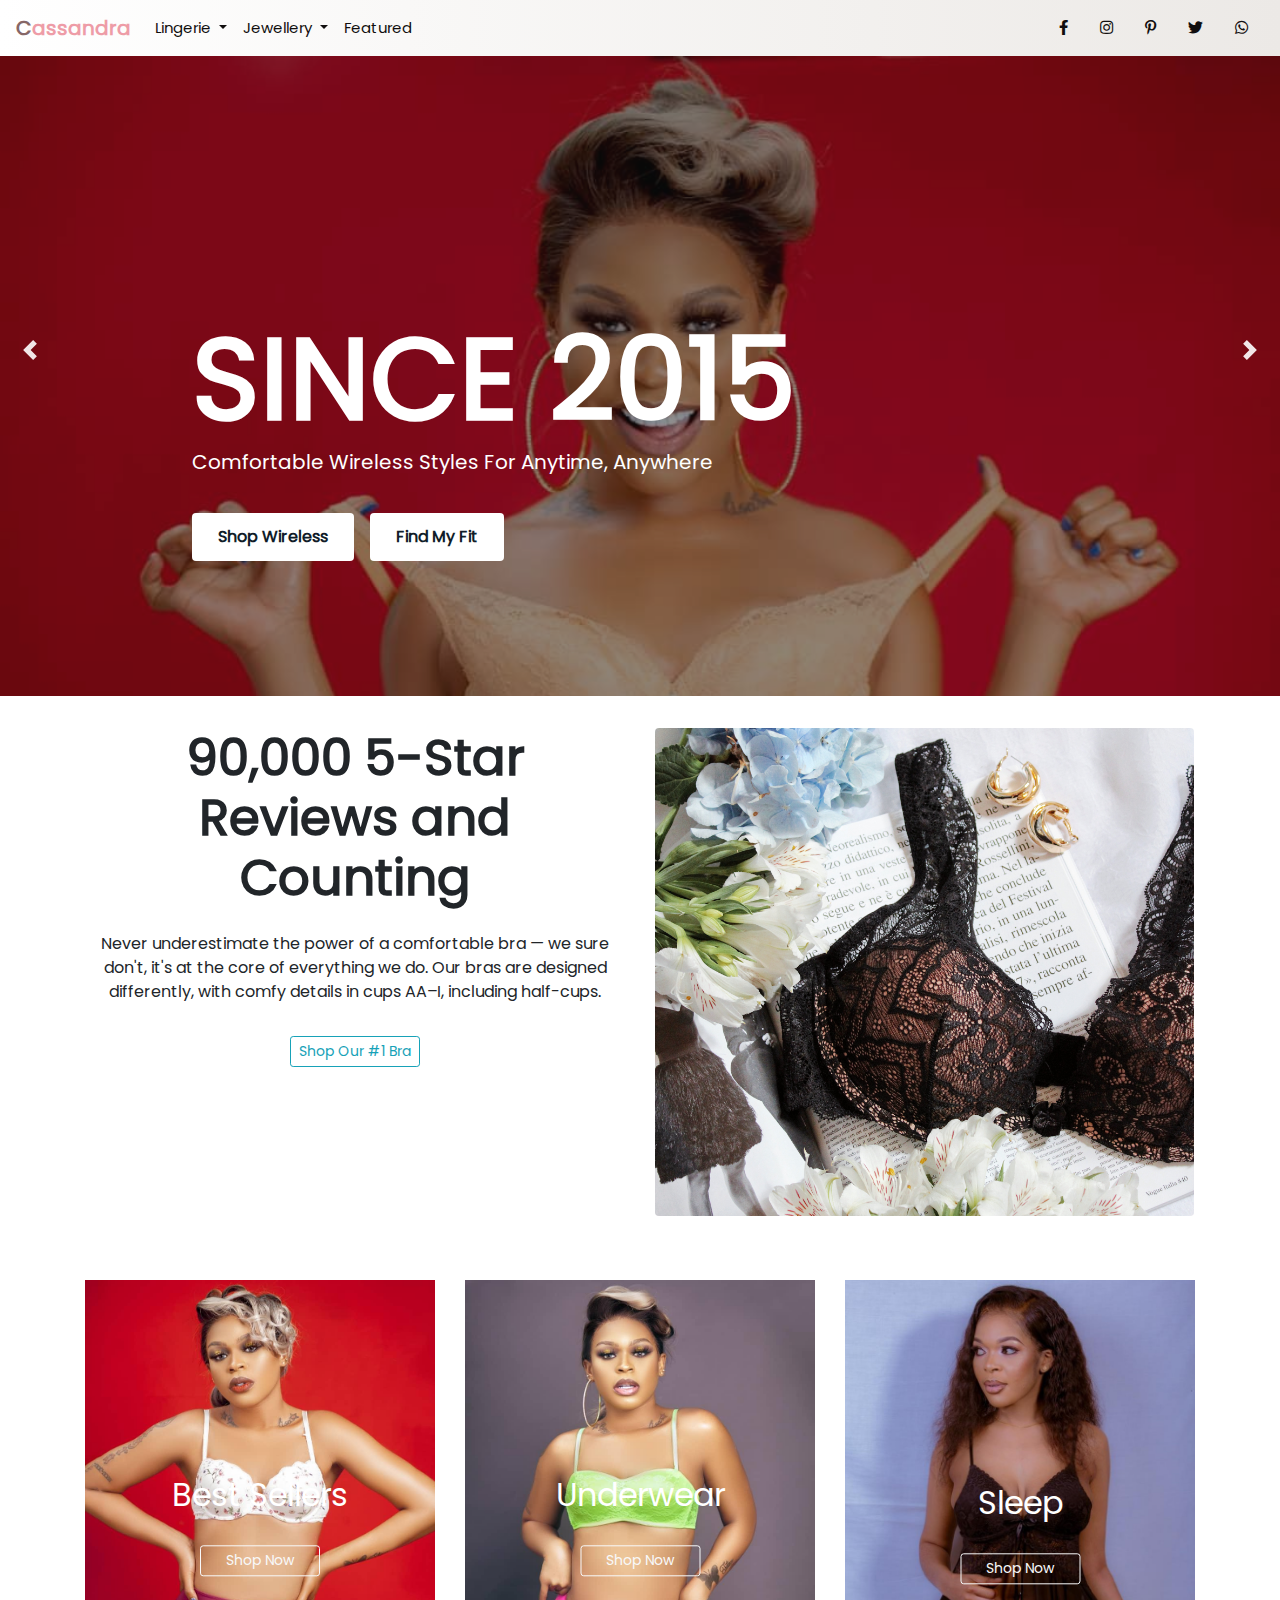
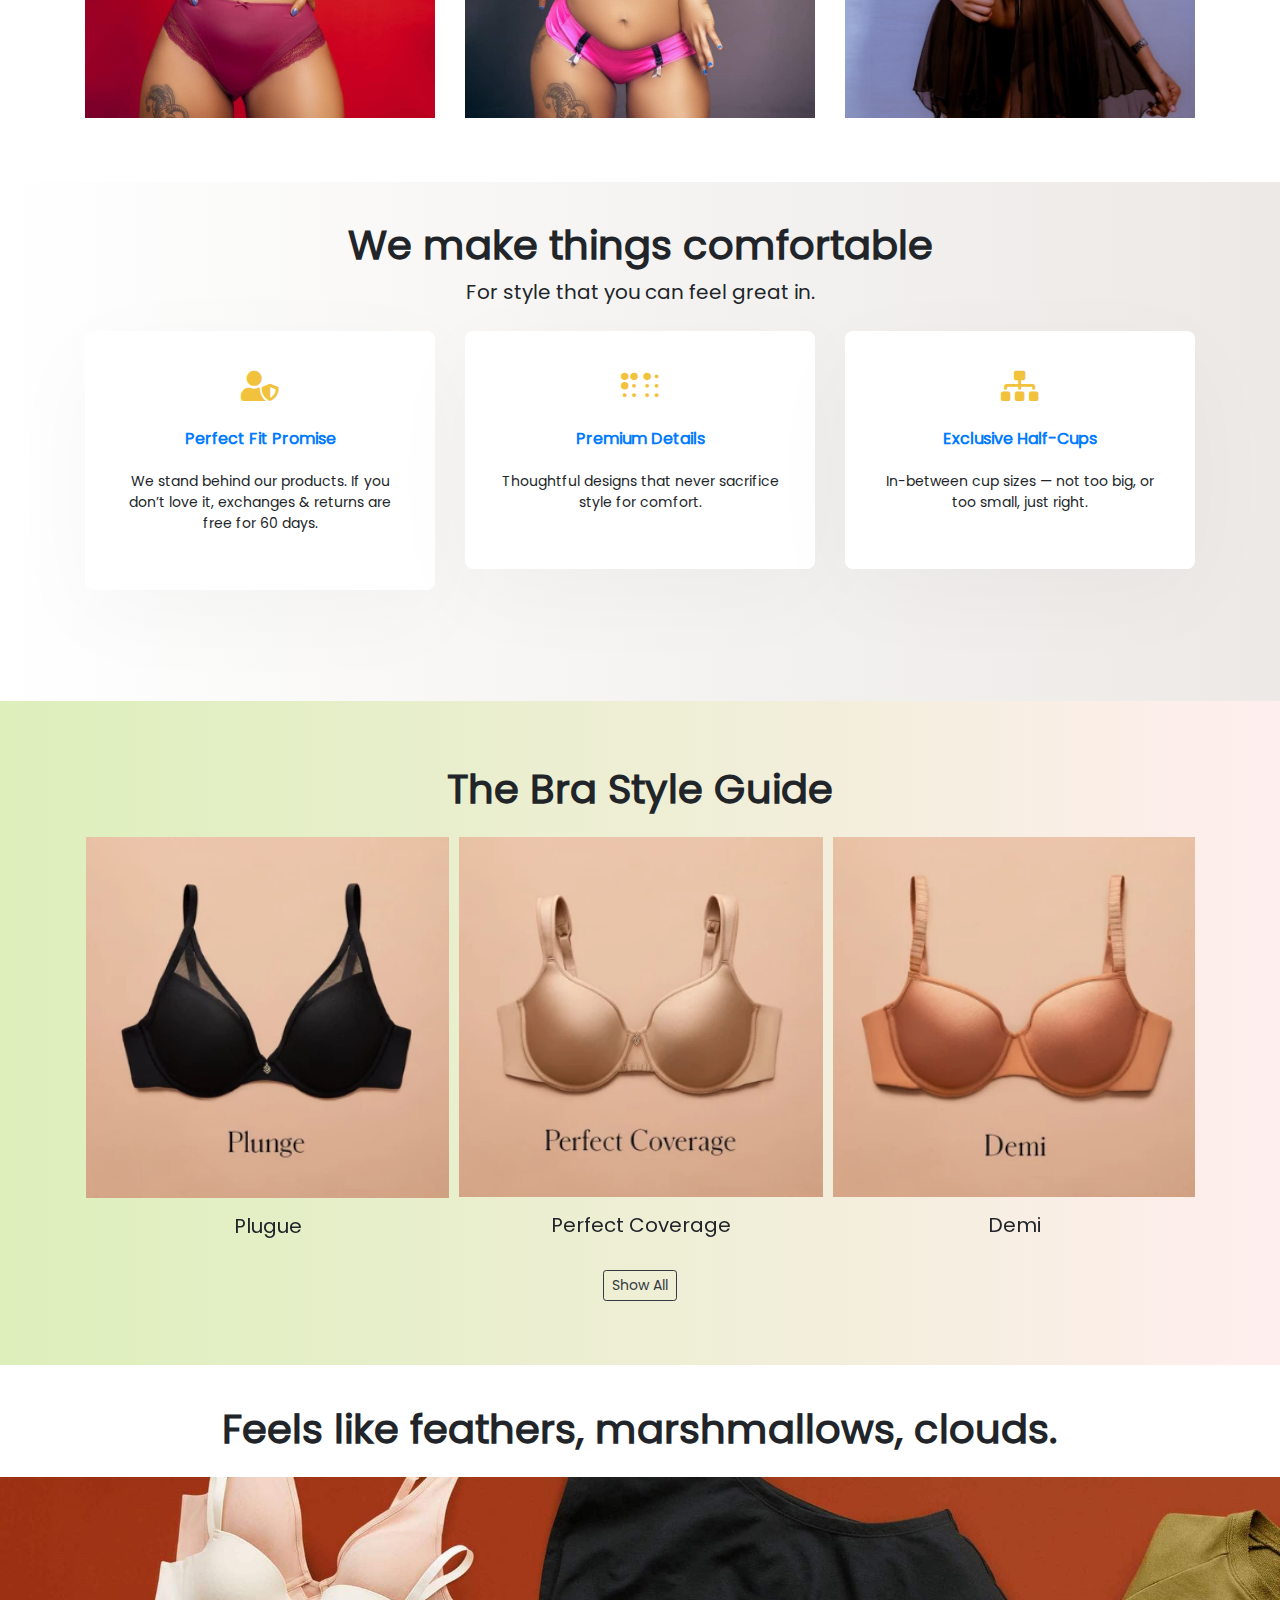
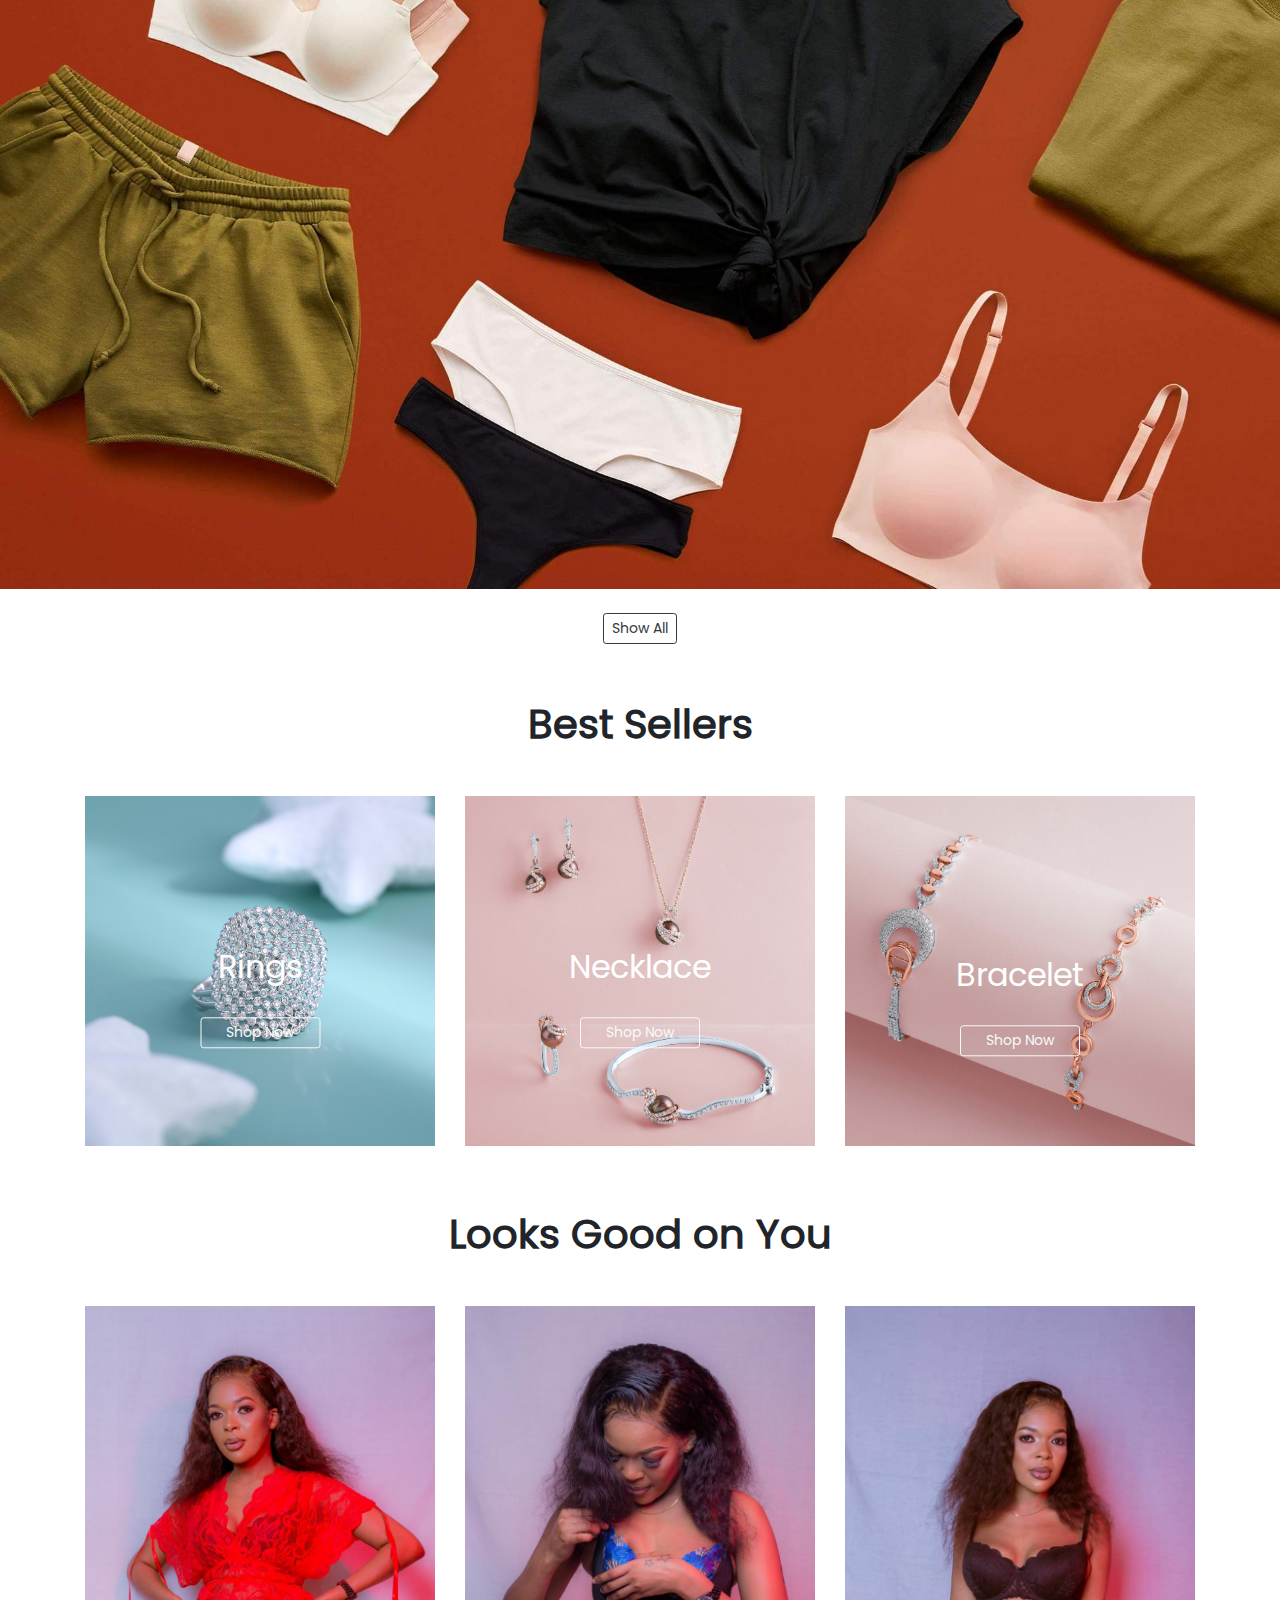
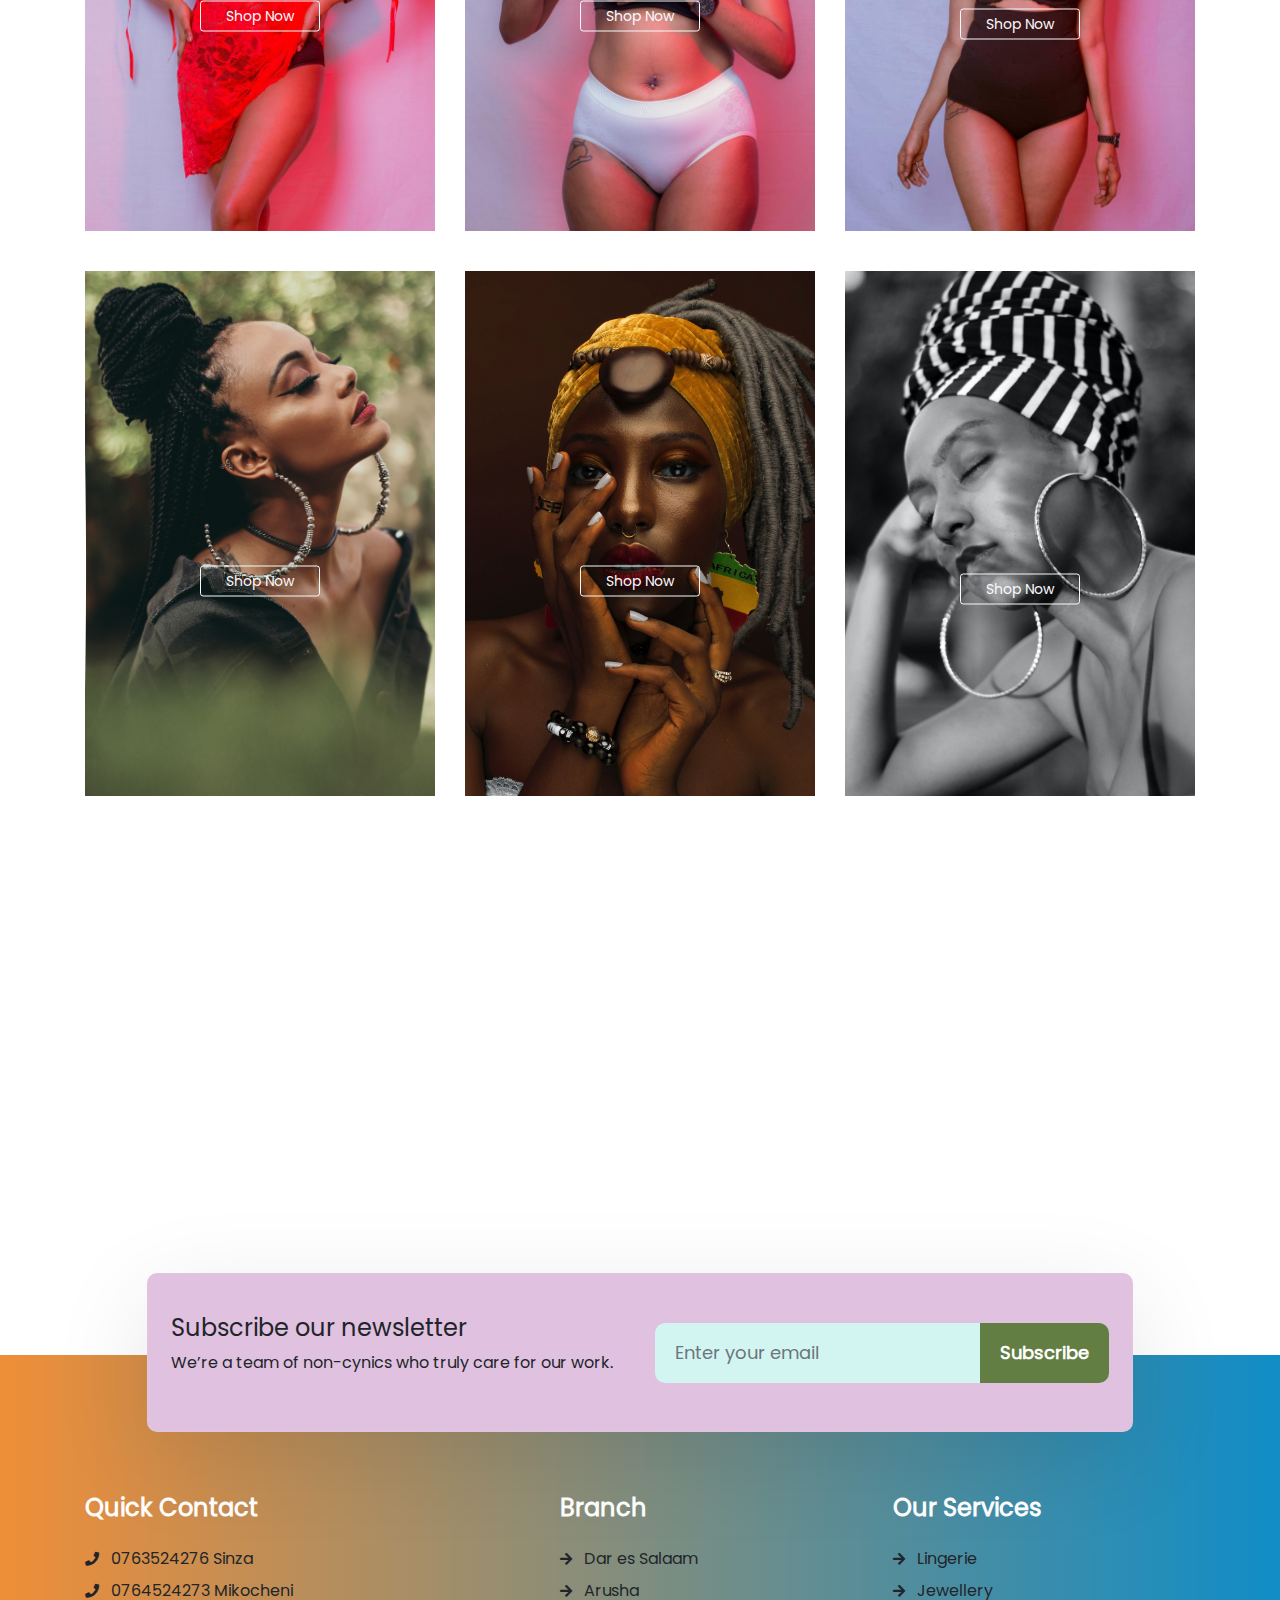
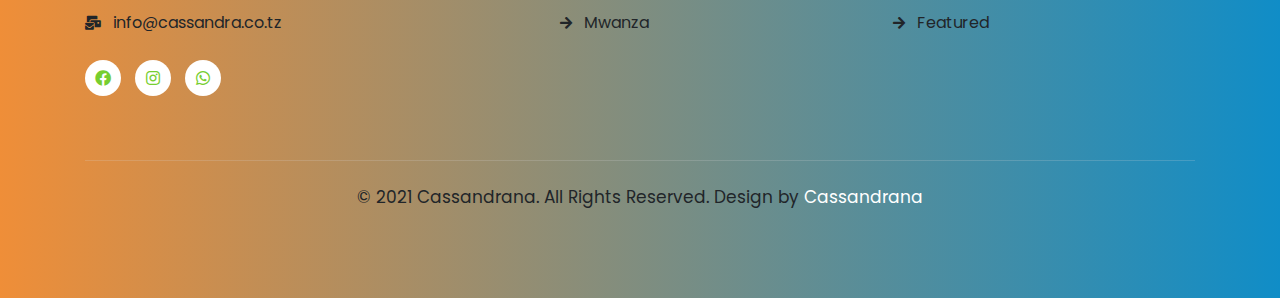
==== index.html @ 928b8abf "Image upload commit" ====
<!DOCTYPE html>
<html lang="en">

<head>
  <meta charset="UTF-8" />
  <meta http-equiv="X-UA-Compatible" content="IE=edge" />
  <meta name="viewport" content="width=device-width, initial-scale=1.0" />
  <title>Cassandra</title>
  <link rel="shortcut icon" href="assets/img/logo.png" type="image/x-icon" />
  <link rel="stylesheet" href="assets/css/bootstrap.min.css" />
  <link rel="stylesheet" href="assets/css/app.css" />
  <link rel="stylesheet" href="https://cdnjs.cloudflare.com/ajax/libs/font-awesome/5.15.3/css/all.min.css"
    referrerpolicy="no-referrer" />
  <link rel="stylesheet" href="assets/css/owl.carousel.min.css">
</head>

<body>
  <!-- Header  -->
  <nav class="navbar navbar-expand-lg navbar-light bg-light">
    <a class="navbar-brand" href="/">
      <span>C</span>assandra
      <!-- <img src="/assets/img/logo.png" width="300px" alt="" srcset="" /> -->
    </a>
    <button class="navbar-toggler" type="button" data-toggle="collapse" data-target="#navbarSupportedContent"
      aria-controls="navbarSupportedContent" aria-expanded="false" aria-label="Toggle navigation">
      <span class="navbar-toggler-icon"></span>
    </button>

    <div class="collapse navbar-collapse" id="navbarSupportedContent">
      <ul class="navbar-nav mr-auto">
        <li class="nav-item dropdown">
          <a class="nav-link dropdown-toggle" href="#" id="navbarDropdownMenuLink" role="button" data-toggle="dropdown"
            aria-haspopup="true" aria-expanded="false">
            Lingerie
          </a>
          <div class="dropdown-menu mt-2" aria-labelledby="navbarDropdownMenuLink">
            <a class="dropdown-item" href="#">Bras</a>
            <a class="dropdown-item" href="#">Underwear</a>
            <a class="dropdown-item" href="#">Cosets</a>
          </div>
        </li>
        <li class="nav-item dropdown">
          <a class="nav-link dropdown-toggle" href="#" id="navbarDropdownMenuLink" role="button" data-toggle="dropdown"
            aria-haspopup="true" aria-expanded="false">
            Jewellery
          </a>
          <div class="dropdown-menu mt-2" aria-labelledby="navbarDropdownMenuLink">
            <a class="dropdown-item" href="#">Ring</a>
            <a class="dropdown-item" href="#">Bracelet</a>
            <a class="dropdown-item" href="#">Earrings</a>
            <a class="dropdown-item" href="#">Anklet</a>
            <a class="dropdown-item" href="#">Hairpin</a>
            <a class="dropdown-item" href="#">Necklace</a>
            <a class="dropdown-item" href="#">Pendant</a>
          </div>
        </li>
        <li class="nav-item">
          <a class="nav-link" href="#">Featured</a>
        </li>

      </ul>
      <div class="d-flex ml-auto">
        <a class="nav-link" href="#">
          <i class="fab fa-facebook-f"></i>
        </a>

        <a class="nav-link" href="#">
          <i class="fab fa-instagram"></i>
        </a>

        <a class="nav-link" href="#">
          <i class="fab fa-pinterest-p"></i>
        </a>

        <a class="nav-link" href="#">
          <i class="fab fa-twitter"></i>
        </a>

        <a class="nav-link" href="#">
          <i class="fab fa-whatsapp"></i>
        </a>
      </div>
    </div>
  </nav>

  <!-- Slider images  -->
  <section class="w3l-banner-slider-main">
    <div class="bannerhny-content">
      <!--/banner-slider-->
      <div class="content-baner-inf">
        <div id="carouselExampleIndicators" class="carousel slide" data-ride="carousel">
          <ol class="carousel-indicators">
            <li data-target="#carouselExampleIndicators" data-slide-to="0" class="active"></li>
            <li data-target="#carouselExampleIndicators" data-slide-to="1"></li>
            <li data-target="#carouselExampleIndicators" data-slide-to="2"></li>
            <!-- <li
                data-target="#carouselExampleIndicators"
                data-slide-to="3"
              ></li> -->
          </ol>
          <div class="carousel-inner">
            <div class="carousel-item active">
              <div class="container">
                <div class="carousel-caption">
                  <h3 class="caro_h3">Since 2015</h3>
                  <p>Comfortable wireless styles for anytime, anywhere</p>
                  <div class="d-flex">
                    <a href="#!" class="banner-btn btn">Shop Wireless</a>
                    <span class="mr-3"></span>
                    <a href="#!" class="banner-btn btn hide-sm">Find My Fit</a>
                  </div>
                </div>
              </div>
            </div>
            <div class="carousel-item item2">
              <div class="container">
                <div class="carousel-caption">
                  <h3 class="caro_h3_2">Underwear</h3>
                  <p>Find the perfect fit with bras starting at 12,000 Tshs </p>
                  <div class="d-flex">
                    <a href="#!" class="banner-btn btn">Shop Now</a>
                    <span class="mr-3"></span>
                    <a href="#!" class="banner-btn btn hide-sm">Find My Fit</a>
                  </div>
                </div>
              </div>
            </div>
            <div class="carousel-item item3">
              <div class="container">
                <div class="carousel-caption">
                  <h3 class="caro_h3">New in Town</h3>
                  <p>The new Robe plus other fresh arrivals.</p>
                  <div class="d-flex">
                    <a href="#!" class="banner-btn btn">Shop Now</a>
                    <span class="mr-3"></span>
                    <a href="#!" class="banner-btn btn hide-sm">Find My Fit</a>
                  </div>
                </div>
              </div>
            </div>
            <!-- <div class="carousel-item item4">
                <div class="container">
                  <div class="carousel-caption">
                    <h3>Digital <span class="b-ck">Solutions</span></h3>
                    <p>
                      We are experts in design, development & implementation
                    </p>
                    <a href="#!" class="banner-btn btn">Read More</a>
                  </div>
                </div>
              </div> -->
          </div>
          <a class="carousel-control-prev" href="#carouselExampleIndicators" role="button" data-slide="prev">
            <span class="carousel-control-prev-icon" aria-hidden="true"></span>
            <span class="sr-only">Previous</span>
          </a>
          <a class="carousel-control-next" href="#carouselExampleIndicators" role="button" data-slide="next">
            <span class="carousel-control-next-icon" aria-hidden="true"></span>
            <span class="sr-only">Next</span>
          </a>
        </div>
      </div>
      <!--//banner-slider-->
    </div>
  </section>

  <!-- Feature 1 -->
  <div class="container mb-5">
    <div class="row">
      <div class="col-md-6" style="margin-bottom: 1.5rem !important">
        <div class="text-center mt-5" style="margin-top: 2rem !important">
          <h4 style="font-weight: 800; font-size: 50px">
            90,000 5-Star <br />
            Reviews and Counting
          </h4>
          <p style="
                margin-bottom: 2rem !important;
                margin-top: 1.5rem !important;
              ">
            Never underestimate the power of a comfortable bra — we sure
            don't, it's at the core of everything we do. Our bras are designed
            differently, with comfy details in cups AA–I, including half-cups.
          </p>
          <a href="#!" class="btn btn-sm btn-outline-info">Shop Our #1 Bra</a>
        </div>
      </div>
      <div class="col-md-6">
        <div style="margin-top: 2rem !important">
          <img src="/assets/img/nataliya-melnychuk-tFbsY14l-io-unsplash_1.jpg" alt="" class="img-fluid rounded" srcset="" />
        </div>
      </div>
    </div>
  </div>

  <!-- Feature 2 -->
  <div class="container mb-5" style="margin-top: 4rem !important">
    <div class="row">
      <div class="col-md-4" style="margin-bottom: 1rem !important">
        <img src="/assets/img/Feature 2 1.jpeg" alt="" class="img-fluid" />
        <div class="centered">
          <h4 style="color: rgb(255, 255, 255); font-size: 2rem">
            Best Sellers
          </h4>
          <a href="#!" class="btn btn-sm btn-outline-light centered_a"
            style="margin-top: 3rem !important; width: 120px !important">
            Shop Now
          </a>
        </div>
      </div>
      <div class="col-md-4" style="margin-bottom: 1rem !important">
        <img src="/assets/img/Feature 2 2.jpeg" alt="" class="img-fluid" />
        <div class="centered">
          <h4 style="color: rgb(255, 255, 255); font-size: 2rem">
            Underwear
          </h4>
          <a href="#!" class="btn btn-sm btn-outline-light centered_a"
            style="margin-top: 3rem !important; width: 120px !important">
            Shop Now
          </a>
        </div>
      </div>
      <div class="col-md-4">
        <img src="/assets/img/Feature 2 4.jpeg" alt="" class="img-fluid" style="min-height: 10px !important;" />
        <div class="centered">
          <h4 style="color: rgb(255, 255, 255); font-size: 2rem">Sleep</h4>
          <a href="#!" class="btn btn-sm btn-outline-light centered_a" style="
                margin-top: 3rem !important;

                width: 120px !important;
              ">
            Shop Now
          </a>
        </div>
      </div>
    </div>
  </div>

  <!-- Feature 3 -->
  <div style="
        background: #ECE9E6; 
        background: -webkit-linear-gradient(to right, #FFFFFF, #ECE9E6);
        background: linear-gradient(to right, #FFFFFF, #ECE9E6);
        height: fit-content;
        padding-top: 15px;
        padding-bottom: 15px;
      ">
    <div class="container mb-5 pt-4 pb-4">
      <div class="text-center">
        <h3 style="font-size: 40px; font-weight: 700;">We make things comfortable</h3>
        <p style="font-size: 20px;">For style that you can feel great in.</p>
      </div>
      <div class="row mt-4">
        <div class="col-md-4" style="margin-bottom: 1.5rem !important">
          <div class="box-wrap">
            <div class="icon">
              <span class="fas fa-user-shield"></span>
              </span>
            </div>
            <h4 id="content-h">
              <a href="#!">Perfect Fit Promise</a>
            </h4>

            <p class="p-2 m-2">
              We stand behind our products. If you don’t love it, exchanges &
              returns are free for 60 days.
            </p>
          </div>
        </div>
        <div class="col-md-4" style="margin-bottom: 1.5rem !important">
          <div class="box-wrap">
            <div class="icon">
              <span class="fas fa-braille"></span>
            </div>
            <h4 id="content-h">
              <a href="#!">Premium Details</a>
            </h4>

            <p class="p-2 m-2">
              Thoughtful designs that never sacrifice style for comfort.
            </p>
          </div>
        </div>
        <div class="col-md-4" style="margin-bottom: 1.5rem !important">
          <div class="box-wrap">
            <div class="icon">
              <span class="fas fa-sitemap"></span>
            </div>
            <h4 id="content-h">
              <a href="#!">Exclusive Half-Cups</a>
            </h4>

            <p class="p-2 m-2">
              In-between cup sizes — not too big, or too small, just right.
            </p>
          </div>
        </div>
        <!-- <div class="col-md-3">
          <div class="box-wrap">
            <div class="icon">
              <span class="fas fa-hand-holding-medical"></span>
            </div>
            <h4 id="content-h">
              <a href="#!">Support for all women</a>
            </h4>

            <p class="p-2 m-2">
              Over 13,000 bras donated to women in need.
            </p>
          </div>
        </div> -->
      </div>
    </div>
  </div>

  <!-- Feature 4 -->
  <div style="
      background: #FFEEEE;
      background: -webkit-linear-gradient(to right, #DDEFBB, #FFEEEE);
      background: linear-gradient(to right, #DDEFBB, #FFEEEE);
      margin-bottom: 2rem; 
      padding-bottom: 1rem; padding-top: 1rem;">
    <div class="container pt-5 pb-5">
      <div class="text-center">
        <h3 style="font-size: 40px; font-weight: 700;">The Bra Style Guide</h3>
        <div class="owl-carousel owl-theme mt-4">
          <div>
            <img src="/assets/img/bra_1.PNG" alt="" class="img-fluid">
            <h5 class="mt-3">Plugue</h5>
          </div>
          <div>
            <img src="/assets/img/bra_2.PNG" alt="" class="img-fluid">
            <h5 class="mt-3">Perfect Coverage</h5>
          </div>
          <div>
            <img src="/assets/img/bra_3.PNG" alt="" class="img-fluid">
            <h5 class="mt-3">Demi</h5>
          </div>
          <div>
            <img src="/assets/img/bra_4.PNG" alt="" class="img-fluid">
            <h5 class="mt-3">Strapless</h5>
          </div>
          <div>
            <img src="/assets/img/bra_5.PNG" alt="" class="img-fluid">
            <h5 class="mt-3">Wireless</h5>
          </div>
        </div>
        <a href="#!" class="btn btn-sm btn-outline-dark ">Show All</a>
      </div>
    </div>
  </div>

  <!-- Feature 5 -->
  <div class="text-center mb-4 pt-2 pb-2">
    <h3 style="font-size: 40px; font-weight: 700;">Feels like feathers, marshmallows, clouds.</h3>
    <img
      src="/assets/img/Hero2_Soft-Collection_Desktop_96c4416a-9c30-4b81-8990-42563103ca0c_1920X_crop_center.progressive.jpg"
      class="img-fluid mt-3" alt="" srcset="">
    <a href="#!" class="btn btn-sm btn-outline-dark mt-4">Show All</a>
  </div>

  <!-- Feature 6 -->
  <!-- <div class="container mb-5 pt-3 pb-3" style="margin-top: 3rem !important">
    <div class="row">
      <div class="col-md-3" style="margin-bottom: 1rem !important">
        <img src="/assets/img/earring_3.PNG" alt="" class="img-fluid" />
        <div class="centered">
          <h4 style="color: rgb(19, 9, 9); font-size: 2rem; font-weight: 500 !important;">
            Earrings
          </h4>
          <a href="#!" class="btn btn-sm btn-outline-dark centered_a"
            style="margin-top: 3rem !important; width: 120px !important">
            Shop Now
          </a>
        </div>
      </div>
      <div class="col-md-3" style="margin-bottom: 1rem !important">
        <img src="/assets/img/necklase_2.PNG" alt="" class="img-fluid" />
        <div class="centered">
          <h4 style="color: rgb(19, 9, 9); font-size: 2rem; font-weight: 500 !important;">
            Necklaces
          </h4>
          <a href="#!" class="btn btn-sm btn-outline-dark centered_a"
            style="margin-top: 3rem !important; width: 120px !important">
            Shop Now
          </a>
        </div>
      </div>
      <div class="col-md-3" style="margin-bottom: 1rem !important">
        <img src="/assets/img/rings_2.PNG" alt="" class="img-fluid" />
        <div class="centered">
          <h4 style="color: rgb(19, 9, 9); font-size: 2rem; font-weight: 500 !important;">Rings</h4>
          <a href="#!" class="btn btn-sm btn-outline-dark centered_a" style="
                margin-top: 3rem !important;

                width: 120px !important;
              ">
            Shop Now
          </a>
        </div>
      </div>
      <div class="col-md-3">
        <img src="/assets/img/bracelate.PNG" alt="" class="img-fluid" />
        <div class="centered">
          <h4 style="color: rgb(19, 9, 9); font-size: 2rem; font-weight: 500 !important;">Bracelate</h4>
          <a href="#!" class="btn btn-sm btn-outline-dark centered_a" style="
                margin-top: 3rem !important;

                width: 120px !important;
              ">
            Shop Now
          </a>
        </div>
      </div>
    </div>
  </div> -->

  <!-- Feature 7 -->
  <div class="mt-5">
    <div class="container text-center">
      <h3 class="mb-5" style="font-size: 40px; font-weight: 700;">Best Sellers</h3>
      <div class="row">
        <div class="col-md-4" style="margin-bottom: 1rem !important">
          <img src="/assets/img/pexels-the-glorious-studio-5442463.jpg" alt="" class="img-fluid" />
          <div class="centered">
            <h4 style="color: rgb(255, 255, 255); font-size: 2rem">
              Rings
            </h4>
            <a href="#!" class="btn btn-sm btn-outline-light centered_a"
              style="margin-top: 3rem !important; width: 120px !important">
              Shop Now
            </a>
          </div>
        </div>
        <div class="col-md-4" style="margin-bottom: 1rem !important">
          <img src="/assets/img/pexels-the-glorious-studio-6716443.jpg" alt="" class="img-fluid" />
          <div class="centered">
            <h4 style="color: rgb(255, 255, 255); font-size: 2rem">
              Necklace
            </h4>
            <a href="#!" class="btn btn-sm btn-outline-light centered_a"
              style="margin-top: 3rem !important; width: 120px !important">
              Shop Now
            </a>
          </div>
        </div>
        <div class="col-md-4">
          <img src="/assets/img/pexels-the-glorious-studio-6716442.jpg" alt="" class="img-fluid" />
          <div class="centered">
            <h4 style="color: rgb(255, 255, 255); font-size: 2rem">Bracelet</h4>
            <a href="#!" class="btn btn-sm btn-outline-light centered_a" style="
                margin-top: 3rem !important;

                width: 120px !important;
              ">
              Shop Now
            </a>
          </div>
        </div>
      </div>
    </div>
  </div>

  <!-- Feature 8 -->
  <div class="mt-5">
    <div class="container text-center">
      <h3 class="mb-5" style="font-size: 40px; font-weight: 700;">Looks Good on You</h3>
      <div class="row mb-4">
        <div class="col-md-4" style="margin-bottom: 1rem !important">
          <img src="/assets/img/Feature 8 1 (1).jpeg" alt="" class="img-fluid" />
          <div class="centered">
            
            <a href="#!" class="btn btn-sm btn-outline-light centered_a"
              style="margin-top: 3rem !important; width: 120px !important">
              Shop Now
            </a>
          </div>
        </div>
        <div class="col-md-4" style="margin-bottom: 1rem !important">
          <img src="/assets/img/Feature 8 1 (2).jpeg" alt="" class="img-fluid" />
          <div class="centered">
            
            <a href="#!" class="btn btn-sm btn-outline-light centered_a"
              style="margin-top: 3rem !important; width: 120px !important">
              Shop Now
            </a>
          </div>
        </div>
        <div class="col-md-4">
          <img src="/assets/img/Feature 8 1 (3).jpeg" alt="" class="img-fluid" />
          <div class="centered">
            <a href="#!" class="btn btn-sm btn-outline-light centered_a" style="
                margin-top: 3rem !important;

                width: 120px !important;
              ">
              Shop Now
            </a>
          </div>
        </div>
      </div>
      <div class="row">
        <div class="col-md-4" style="margin-bottom: 1rem !important">
          <img src="/assets/img/pexels-nappy-2648203.jpg" alt="" class="img-fluid" />
          <div class="centered">
            
            <a href="#!" class="btn btn-sm btn-outline-light centered_a"
              style="margin-top: 3rem !important; width: 120px !important">
              Shop Now
            </a>
          </div>
        </div>
        <div class="col-md-4" style="margin-bottom: 1rem !important">
          <img src="/assets/img/pexels-th-fingerstudios-3951481.jpg" alt="" class="img-fluid" />
          <div class="centered">
            
            <a href="#!" class="btn btn-sm btn-outline-light centered_a"
              style="margin-top: 3rem !important; width: 120px !important">
              Shop Now
            </a>
          </div>
        </div>
        <div class="col-md-4">
          <img src="/assets/img/pexels-bruno-dias-2747417.jpg" alt="" class="img-fluid" />
          <div class="centered">
            <a href="#!" class="btn btn-sm btn-outline-light centered_a" style="
                margin-top: 3rem !important;

                width: 120px !important;
              ">
              Shop Now
            </a>
          </div>
        </div>
      </div>
    </div>
  </div>


  <!-- Feature 9 -->
  <div class="mt-5">
    <div class="container-fluid text-center">
     <div class="row">
        <div class="col-md-6 mb-4">
          <div class="map-responsive">
            <iframe
              src="https://www.google.com/maps/embed?pb=!1m18!1m12!1m3!1d3961.90570770422!2d39.22098351475534!3d-6.78132926820302!2m3!1f0!2f0!3f0!3m2!1i1024!2i768!4f13.1!3m3!1m2!1s0x185c4ebdf1751cb5%3A0x1751f68109389021!2sCassandra%20Lingerie%20Sinza!5e0!3m2!1sen!2stz!4v1622206195070!5m2!1sen!2stz"
              width="600" height="450" style="border:0;" allowfullscreen="" loading="lazy"></iframe>
          </div>
        </div>
        <div class="col-md-6">
          <div class="map-responsive">
            <iframe
              src="https://www.google.com/maps/embed?pb=!1m18!1m12!1m3!1d3961.6260364812174!2d39.285805014755695!3d-6.815257368555015!2m3!1f0!2f0!3f0!3m2!1i1024!2i768!4f13.1!3m3!1m2!1s0x185c4b0e01312a43%3A0xe85a44449b13989b!2sCassandra%20Lingerie!5e0!3m2!1sen!2stz!4v1622206962257!5m2!1sen!2stz"
              width="600" height="450" style="border:0;" allowfullscreen="" loading="lazy"></iframe>
          </div>
        </div>
      </div>
    </div>
  </div>
  

  <!-- Footer  -->
  <footer class="footer-28 position-relative py-5">
    <div class="container py-lg-3">
      <div class="w3l-forms-9 px-md-2" id="newsletter">
        <div class="main-w3 py-4">
          <div class="container-fluid py-lg-3 py-2">
            <div class="row align-items-center">
              <div class="main-midd col-lg-6">
                <h4 class="">Subscribe our newsletter</h4>
                <p>We’re a team of non-cynics who truly care for our work.</p>
              </div>
              <div class="main-midd-2 col-lg-6 mt-lg-0 mt-4">
                <form action="#url" method="GET" class="rightside-form d-sm-flex">
                  <input type="email" class="form-control" name="email" placeholder="Enter your email">
                  <button class="btn" type="submit">Subscribe</button>
                </form>
              </div>
            </div>
          </div>
        </div>
      </div>
      <div class="row footer-top-28 mt-4">
        <div class="col-lg-5 footer-list-28 pr-lg-5 mt-5">
          <h6 class="footer-title-28">Quick Contact</h6>
          <ul>
            <li><a href="tel:+255763524276"><span class="fa fa-phone mr-2" aria-hidden="true"></span> 0763524276</a>
              <span> Sinza </span>
            </li>
            <li><a href="tel:+255764524273"><span class="fa fa-phone mr-2" aria-hidden="true"></span> 0764524273 </a>
              <span> Mikocheni </span>
            </li>
            <li><a href="mailto:info@cassandra.co.tz"><span class="fa fa-mail-bulk mr-2" aria-hidden="true"></span>
                info@cassandra.co.tz </a></li>
          </ul>

          <div class="main-social-footer-28 mt-4">
            <ul class="social-icons">
              <li class="facebook">
                <a href="https://www.facebook.com/cassandralingeri" target="_blank" title="Facebook">
                  <span class="fab fa-facebook" aria-hidden="true"></span>
                </a>
              </li>
              <li class="twitter">
                <a href="https://www.instagram.com/cassandralingerie/" target="_blank" title="Instagram">
                  <span class="fab fa-instagram" aria-hidden="true"></span>
                </a>
              </li>
              <li class="dribbble">
                <a href="https://api.whatsapp.com/send?phone=255764524273" target="_blank" title="Whatsapp">
                  <span class="fab fa-whatsapp" aria-hidden="true"></span>
                </a>
              </li>
            </ul>
          </div>
        </div>
        <div class="col-lg-7">
          <div class="row">
            <div class="col-md-6 col-sm-6 footer-list-28 mt-5">
              <h6 class="footer-title-28">Branch</h6>
              <ul>
                <li><a href="/"><span class="fa fa-arrow-right mr-2" aria-hidden="true"></span> Dar es Salaam</a></li>
                <li><a href="#!"><span class="fa fa-arrow-right mr-2" aria-hidden="true"></span> Arusha </a></li>
                <li><a href="#!"><span class="fa fa-arrow-right mr-2" aria-hidden="true"></span> Mwanza </a></li>
              </ul>
            </div>
            <div class="col-md-6 col-sm-6 footer-list-28 mt-5">
              <h6 class="footer-title-28">Our Services</h6>
              <ul>
                <li><a href="#!"><span class="fa fa-arrow-right mr-2" aria-hidden="true"></span> Lingerie</a></li>
                <li><a href="#!"><span class="fa fa-arrow-right mr-2" aria-hidden="true"></span> Jewellery</a></li>
                <li><a href="#!"><span class="fa fa-arrow-right mr-2" aria-hidden="true"></span> Featured</a></li>
              </ul>
            </div>
          </div>
        </div>
      </div>
      <div class="midd-footer-28 align-center py-4 mt-5">
        <p class="copy-footer-28 text-center "> &copy; 2021 Cassandrana. All Rights Reserved. Design by <a href="/"
            target="_blank" class="text-decoration-none">
            Cassandrana</a></p>
      </div>
    </div>


    <!-- move top -->
    <button onclick="topFunction()" id="movetop" title="Go to top">
      &#10548;
    </button>
    <script>
      // When the user scrolls down 20px from the top of the document, show the button
      window.onscroll = function () {
        scrollFunction()
      };

      function scrollFunction() {
        if (document.body.scrollTop > 20 || document.documentElement.scrollTop > 20) {
          document.getElementById("movetop").style.display = "block";
        } else {
          document.getElementById("movetop").style.display = "none";
        }
      }

      // When the user clicks on the button, scroll to the top of the document
      function topFunction() {
        document.body.scrollTop = 0;
        document.documentElement.scrollTop = 0;
      }
    </script>
    <!-- /move top -->
    <!-- //footer-28 block -->
  </footer>
  <!-- Script  -->
  <script src="/assets/js/jquery.min.js"></script>
  <script src="/assets/js/popper.min.js"></script>
  <script src="/assets/js/bootstrap.min.js"></script>
  <script src="/assets/js/owl.carousel.min.js"></script>
  <script src="/assets/js/app.js"></script>
</body>

</html>
---- assets/css/app.css ----
@font-face {
	font-family: Poppins;
	src: url(/assets/fonts/Poppins-Regular.ttf);
}

* {
	font-family: 'Poppins', sans-serif;
}

.navbar {
	background: #ECE9E6;
	/* fallback for old browsers */
	background: -webkit-linear-gradient(to right, #FFFFFF, #ECE9E6);
	/* Chrome 10-25, Safari 5.1-6 */
	background: linear-gradient(to right, #FFFFFF, #ECE9E6);
	/* W3C, IE 10+/ Edge, Firefox 16+, Chrome 26+, Opera 12+, Safari 7+ */
}

.navbar-toggler {
	border-width: 3px;
	border-color: rgb(114, 163, 206) !important;
}

.navbar-brand {
	font-weight: 800;
	font-size: 20px;
	color: #ee9ca7 !important;
	color: -webkit-linear-gradient(to right, #ffdde1, #ee9ca7) !important;
	color: linear-gradient(to right, #ffdde1, #ee9ca7) !important;
}

.navbar-brand span {
	color: #866767 !important;
	/* font-size: 36px !important; */
}

.navbar-brand:hover {
	color: #7e3939 !important;
}

.nav-link {
	font-weight: 500;
	font-size: 15px;
	color: rgb(17, 14, 14) !important;
}

.nav-link:hover {
	color: rgb(114, 200, 235) !important;
}

/* Centered text */

.centered {
	position: absolute;
	top: 50%;
	left: 50%;
	transform: translate(-50%, -50%);
}

.centered_a {
	position: absolute;
	top: 80%;
	left: 50%;
	transform: translate(-50%, -50%);
}

.box-wrap {
	/* margin-top: 30px; */
	padding: 40px 20px;
	transition: all 0.5s ease 0s;
	border-radius: 8px;
	box-shadow: 0 25px 98px 0 rgba(0, 0, 0, 0.03);
	background-color: #fff;
	text-align: center;
}

.box-wrap img {
	max-width: 55px;
	display: block;
	margin: 0 auto;
}

.box-wrap h4 a {
	font-size: 16px;
	font-weight: 600;
	margin-top: 25px;
	margin-bottom: 15px;
	text-align: center;
	display: block;
	text-decoration: none;
}

.box-wrap h4 a:hover {
	color: #49c0b6;
	text-decoration: none;
}

.box-wrap p {
	margin: 0;
	text-align: center;
	font-size: 14px;
}

.search-box .icon {
	text-align: center;
	display: block;
}

.icon span.fa {
	color: #f3c23c;
	font-size: 30px;
}

.icon span.fas {
	color: #f3c23c;
	font-size: 30px;
}

/* Carousel  */

.w3l-banner-slider-main {
	/*--/slider--*/
	/*--//slider--*/
	/*--//responsive design --*/
}

.w3l-banner-slider-main ol.carousel-indicators {
	margin: 0;
}

.w3l-banner-slider-main .carousel-item {
	min-height: 40em;
	position: relative;
	z-index: 1;
}

.w3l-banner-slider-main .carousel-item {
	background: url(../img/slider_4.jpeg) no-repeat;
	background-size: cover;
	-webkit-background-size: cover;
	-o-background-size: cover;
	-ms-background-size: cover;
	-moz-background-size: cover;
}

.w3l-banner-slider-main .carousel-item.item2 {
	background: url(../img/slider_2.jpg) no-repeat;
	background-size: cover;
	-webkit-background-size: cover;
	-o-background-size: cover;
	-ms-background-size: cover;
	-moz-background-size: cover;
}

.w3l-banner-slider-main .carousel-item.item3 {
	background: url(../img/slider_3.jpg) no-repeat;
	background-size: cover;
	-webkit-background-size: cover;
	-o-background-size: cover;
	-ms-background-size: cover;
	-moz-background-size: cover;
}

/* .w3l-banner-slider-main .carousel-item.item4 {
	background: url(../img/bra.jpg) no-repeat;
	background-size: cover;
	-webkit-background-size: cover;
	-o-background-size: cover;
	-ms-background-size: cover;
	-moz-background-size: cover;
} */

.w3l-banner-slider-main .carousel-item:before {
	content: "";
	background: rgba(16, 16, 16, 0.470588);
	position: absolute;
	top: 0;
	min-height: 100%;
	left: 0;
	right: 0;
	z-index: -1;
}

.w3l-banner-slider-main .carousel-caption h3 {
	font-size: 115px;
	text-transform: uppercase;
	font-weight: 900 !important;
	line-height: 120px;
}

.w3l-banner-slider-main .carousel-caption p {
	color: #fff;
	text-transform: capitalize;
	font-size: 20px;
	font-weight: 200;
	/* opacity: 0.8; */
}

.w3l-banner-slider-main a.banner-btn.btn {
	display: inline-block;
	outline: none;
	border: none;
	font-weight: 600;
	padding: 12px 26px;
	font-size: 16px;
	background-color: #fff;
	margin-top: 20px;
	color: #101d29;
}

.w3l-banner-slider-main a.banner-btn.btn:hover {
	background: #ff6768;
	color: #fff;
}

.w3l-banner-slider-main .b-ck {
	display: block;
}

.w3l-banner-slider-main .carousel-indicators {
	bottom: 7%;
	left: 0%;
	cursor: pointer;
	display: none;
}

.w3l-banner-slider-main .carousel-caption {
	text-align: left;
	margin: 0 auto;
	position: absolute;
	right: 15%;
	bottom: 18%;
	left: 15%;
	z-index: 10;
}

.w3l-banner-slider-main .carousel-item>img {
	position: absolute;
	top: 0;
	left: 0;
	min-width: 100%;
	height: 40em;
}

.w3l-banner-slider-main .carousel-control {
	line-height: 40em;
}

.w3l-banner-slider-main .carousel-indicators li {
	box-sizing: content-box;
	flex: 0 1 auto;
	width: 30px;
	height: 3px;
	margin-right: 3px;
	margin-left: 3px;
	text-indent: -999px;
	cursor: pointer;
	background-color: #fff;
	background-clip: padding-box;
	border-top: 10px solid transparent;
	border-bottom: 10px solid transparent;
	opacity: 0.5;
	transition: opacity 0.6s ease;
}

.w3l-banner-slider-main .carousel-indicators .active {
	background: #03cce6;
	width: 30px;
	height: 3px;
}

.w3l-banner-slider-main .carousel-control-prev, .w3l-banner-slider-main .carousel-control-next {
	background: none;
	position: absolute;
	top: 42%;
	bottom: 0;
	z-index: 1;
	display: flex;
	align-items: center;
	justify-content: center;
	color: #fff;
	text-align: center;
	/* opacity: 0.5; */
	transition: opacity 0.15s ease;
	height: 50px;
	width: 60px;
	padding: -10px;
	opacity: 0.9;
}

@media (max-width: 1080px) {
	.w3l-banner-slider-main .carousel-caption h3 {
		font-size: 100px;
		line-height: 110px;
	}
}

@media (max-width: 900px) {
	.w3l-banner-slider-main .carousel-caption h3 {
		font-size: 90px;
		line-height: 100px;
	}
}

@media (max-width: 767px) {
	.w3l-banner-slider-main .carousel-item {
		min-height: 30em;
	}
}

@media (max-width: 667px) {
	.w3l-banner-slider-main .carousel-caption h3 {
		font-size: 80px;
		line-height: 90px;
	}
	.w3l-banner-slider-main a.banner-btn.btn {
		padding: 12px 26px;
		font-size: 14px;
		margin-top: 10px;
	}
}

@media (max-width: 600px) {
	.w3l-banner-slider-main .carousel-caption h3 {
		font-size: 70px;
		line-height: 80px;
	}
	.w3l-banner-slider-main .carousel-caption p {
		font-size: 15px;
	}
}

@media (max-width: 569px) {
	.w3l-banner-slider-main .carousel-caption h3 {
		font-size: 60px;
		line-height: 70px;
	}
}

@media (max-width: 490px) {
	.w3l-banner-slider-main .carousel-caption h3 {
		font-size: 50px;
		line-height: 60px;
	}
	.w3l-banner-slider-main .carousel-caption p {
		font-size: 14px;
	}
	.w3l-banner-slider-main .carousel-item {
		min-height: 26em;
	}
}

@media (max-width: 440px) {
	.w3l-banner-slider-main .carousel-caption h3 {
		font-size: 40px;
		line-height: 50px;
	}
	.w3l-banner-slider-main .carousel-item {
		min-height: 22em;
	}
	.w3l-banner-slider-main .carousel-caption {
		bottom: 12%;
	}
}

@media (max-width: 395px) {
	.navbar-brand {
		font-size: 25px;
	}
	.hide-sm {
		display: none !important;
	}
}

@media (max-width: 343px) {
	.navbar-brand {
		font-size: 24px;
	}
}

@media (max-width: 343px) {
	.caro_h3 {
		font-size: 26px !important;
		font-weight: 600;
	}
	.caro_h3_2 {
		font-size: 21px !important;
		font-weight: 800;
	}
}

@media (max-width: 333px) {
	.caro_h3 {
		font-size: 23px !important;
		font-weight: 600;
	}
	.caro_h3_2 {
		font-size: 19px !important;
		font-weight: 800;
	}
}

@media (max-width: 405px) {
	.banner-btn {
		display: flex;
		justify-content: center !important;
		align-items: center !important;
	}
}

/*--/footer--*/

.footer-28 {
	background: #108dc7;
	/* fallback for old browsers */
	background: -webkit-linear-gradient(to right, #ef8e38, #108dc7);
	/* Chrome 10-25, Safari 5.1-6 */
	background: linear-gradient(to right, #ef8e38, #108dc7);
	/* W3C, IE 10+/ Edge, Firefox 16+, Chrome 26+, Opera 12+, Safari 7+ */
	margin-top: 8rem;
}

.footer-28 h6.footer-title-28 {
	font-size: 24px;
	line-height: 34px;
	margin-bottom: 20px;
	font-weight: 600;
	color: #fff;
}

.w3l-forms-9 {
	background-color: rgb(224, 193, 224);
	border-radius: 10px;
	position: absolute;
	z-index: 1;
	border: 1px solid rgb(221 221 221 / 20%);
	margin: 0 auto;
	left: 0;
	right: 0;
	width: 77%;
	top: -15%;
	box-shadow: 0 25px 98px 0 rgba(0, 0, 0, 0.1);
}

.w3l-forms-9 form.rightside-form input {
	background: rgb(210, 245, 242);
	border: none;
	padding: 15px 20px;
	font-size: 18px;
	color: #777777;
	width: 100%;
	border-radius: 10px 0 0 10px;
	height: 60px;
}

.w3l-forms-9 .rightside-form button {
	background: rgb(98, 126, 67);
	border: none;
	color: #fff;
	padding: 16px 20px;
	font-size: 18px;
	cursor: pointer;
	font-weight: 600;
	border-radius: 0 10px 10px 0;
}

.footer-28 .footer-list-28 ul li, .footer-28 .midd-footer-28:nth-child(1) .footer-list-28 ul li:last-child {
	list-style: none;
	margin-bottom: 5px;
}

.footer-28 .footer-list-28 ul li a span.fa {
	color: var(--primary-color);
	font-size: 14px;
	margin-left: -40px;
}

.footer-28 .footer-list-28 ul li:last-child {
	margin-bottom: 0px;
}

.footer-28 .footer-list-28 ul li a, .footer-28 .footer-list-28 ul li p {
	color: var(--font-color);
	font-size: 16px;
	line-height: 27px;
	text-decoration: none;
}

.footer-28 .footer-list-28 ul li a:hover {
	color: #fff;
}

.footer-28 .main-social-footer-28 a {
	margin-right: 25px;
}

.footer-28 .main-social-footer-28 a:last-child {
	margin-right: 0;
}

.footer-28 .copy-footer-28 {
	color: var(--font-color);
	margin-bottom: 0;
	font-size: 17px;
}

.footer-28 .copy-footer-28 a {
	color: #fff;
}

.footer-28 .copy-footer-28 a:hover {
	text-decoration: underline;
	opacity: 1;
}

.footer-28 ul.list-btm-28 {
	margin: 25px 0 15px;
}

.footer-28 .list-btm-28 li {
	list-style-type: none;
	display: inline-block;
}

.footer-28 ul.list-btm-28 li:nth-child(2) {
	margin: 0 25px;
}

.footer-28 .list-btm-28 li a {
	font-weight: normal;
	font-size: 15px;
	line-height: 20px;
	color: var(--text-color);
}

.footer-28 ul.social-icons {
	margin-top: 3px;
	padding: 0;
	list-style: none;
	overflow: hidden;
}

.footer-28 ul.social-icons li a {
	display: block;
	text-decoration: none;
}

.footer-28 ul.social-icons li {
	display: inline-block;
	margin-right: 10px;
	margin-bottom: 0;
}

.footer-28 ul.social-icons li a span {
	font-size: 16px;
	background: rgb(255, 255, 255);
	color: rgb(119, 206, 48);
	width: 36px;
	text-align: center;
	height: 36px;
	line-height: 36px;
	border-radius: 50%;
	transition: 0.3s ease-in;
}

.footer-28 ul.social-icons li a span:hover {
	background-color: rgb(44, 155, 175);
	transition: 0.3s ease-in;
	color: #fff;
}

.footer-28 #movetop {
	display: none;
	position: fixed;
	bottom: 60px;
	right: 20px;
	z-index: 99;
	font-size: 18px;
	border: none;
	outline: none;
	cursor: pointer;
	color: #fff;
	width: 38px;
	height: 38px;
	background: goldenrod;
	padding: 0;
	line-height: 40px;
	border-radius: 50%;
	transition: 0.3s ease-out;
}

.footer-28 #movetop:hover {
	background: rgb(14, 206, 240);
	transform: translate3d(0, -5px, 0);
	-webkit-transform: translate3d(0, -5px, 0);
	transition: 0.3s ease-out;
}

.footer-28 .midd-footer-28 {
	border-top: 1px solid rgb(221 221 221 / 20%);
}

@media (max-width:992px) {
	.w3l-forms-9 {
		position: static;
		z-index: 1;
		margin: 0 auto;
		left: 0;
		right: 0;
		top: 0;
		width: 100%;
		box-shadow: 0 25px 98px 0 rgba(0, 0, 0, 0.1);
	}
}

@media (max-width: 736px) {
	.footer-28 .grid-col-4 {
		grid-template-columns: 1fr 1fr;
	}
	.footer-28 h6.footer-title-28 {
		font-size: 20px;
	}
	.footer-28 .footer-list-28 ul li a, .footer-28 .footer-list-28 ul li p {
		font-size: 15px;
		line-height: 26px;
	}
}

@media (max-width:676px) {
	.w3l-forms-9 form.rightside-form input {
		width: 100%;
		border-radius: var(--border-radius-full);
		margin-bottom: 16px;
		background: var(--bg-grey);
		border: 1px solid rgb(221 221 221 / 20%);
	}
	.w3l-forms-9 .rightside-form button {
		border-radius: var(--border-radius-full);
		display: block;
		width: 100%;
	}
}

@media (max-width: 600px) {
	.footer-28 .footer-top-28 {
		grid-gap: 20px;
	}
}

@media (max-width: 550px) {
	.footer-28 ul.social-icons li {
		margin: 0 5px;
	}
}

@media (max-width: 480px) {
	.footer-28 .footer-top-28 {
		grid-gap: 40px;
		grid-template-columns: 1fr 1fr;
	}
	.footer-28 ul.list-btm-28 li:nth-child(2) {
		margin: 0 18px;
	}
	.footer-28 ul.social-icons {
		margin-top: 0;
		margin-bottom: 10px;
	}
}

@media (max-width: 415px) {
	.footer-list-28 img {
		display: inline-block;
		width: 160px;
	}
	.footer-28 .footer-list-28 ul li a, .footer-28 .footer-list-28 ul li p {
		font-size: 17px;
	}
	.footer-28 h6.footer-title-28 {
		font-size: 22px;
		margin-bottom: 15px;
	}
}

.map-responsive {
	overflow: hidden;
	padding-bottom: 56.25%;
	position: relative;
	height: 0;
}

.map-responsive iframe {
	left: 0;
	top: 0;
	height: 100%;
	width: 100%;
	position: absolute;
	border-radius: 5px;
}
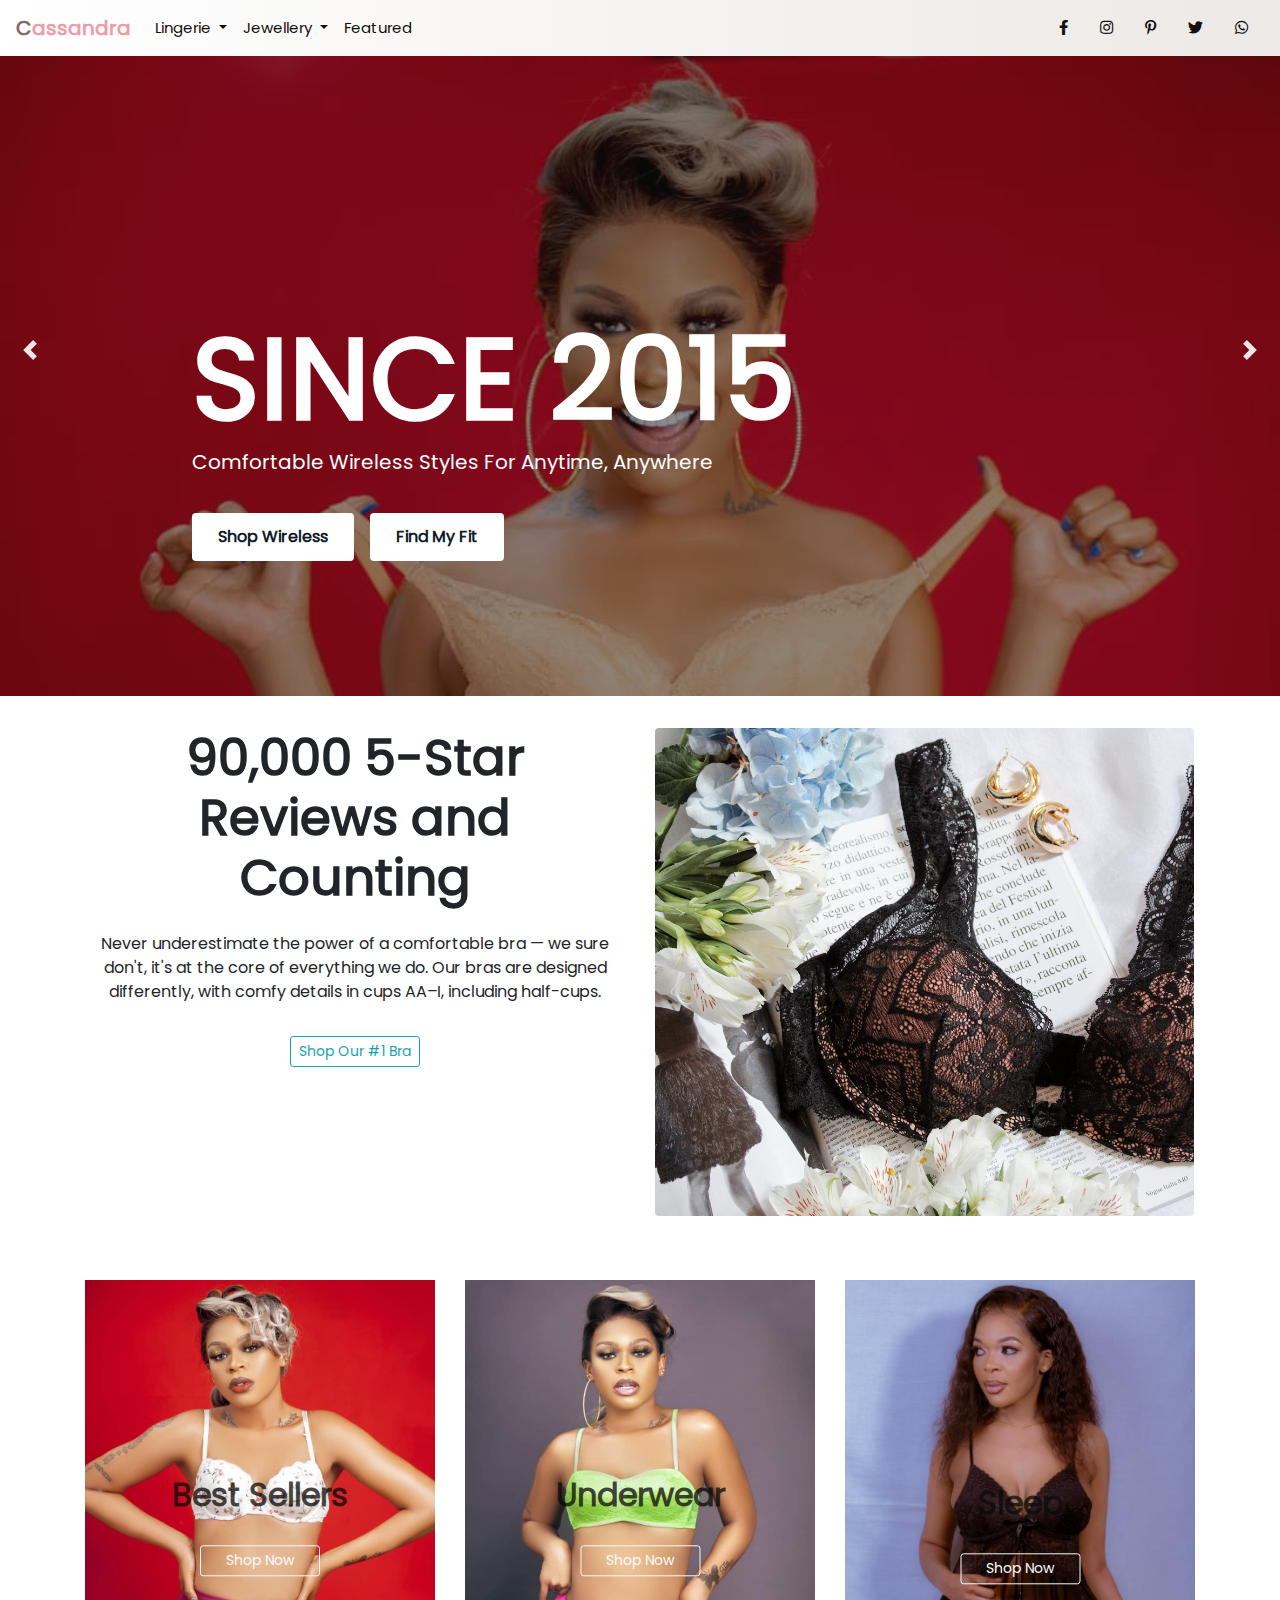
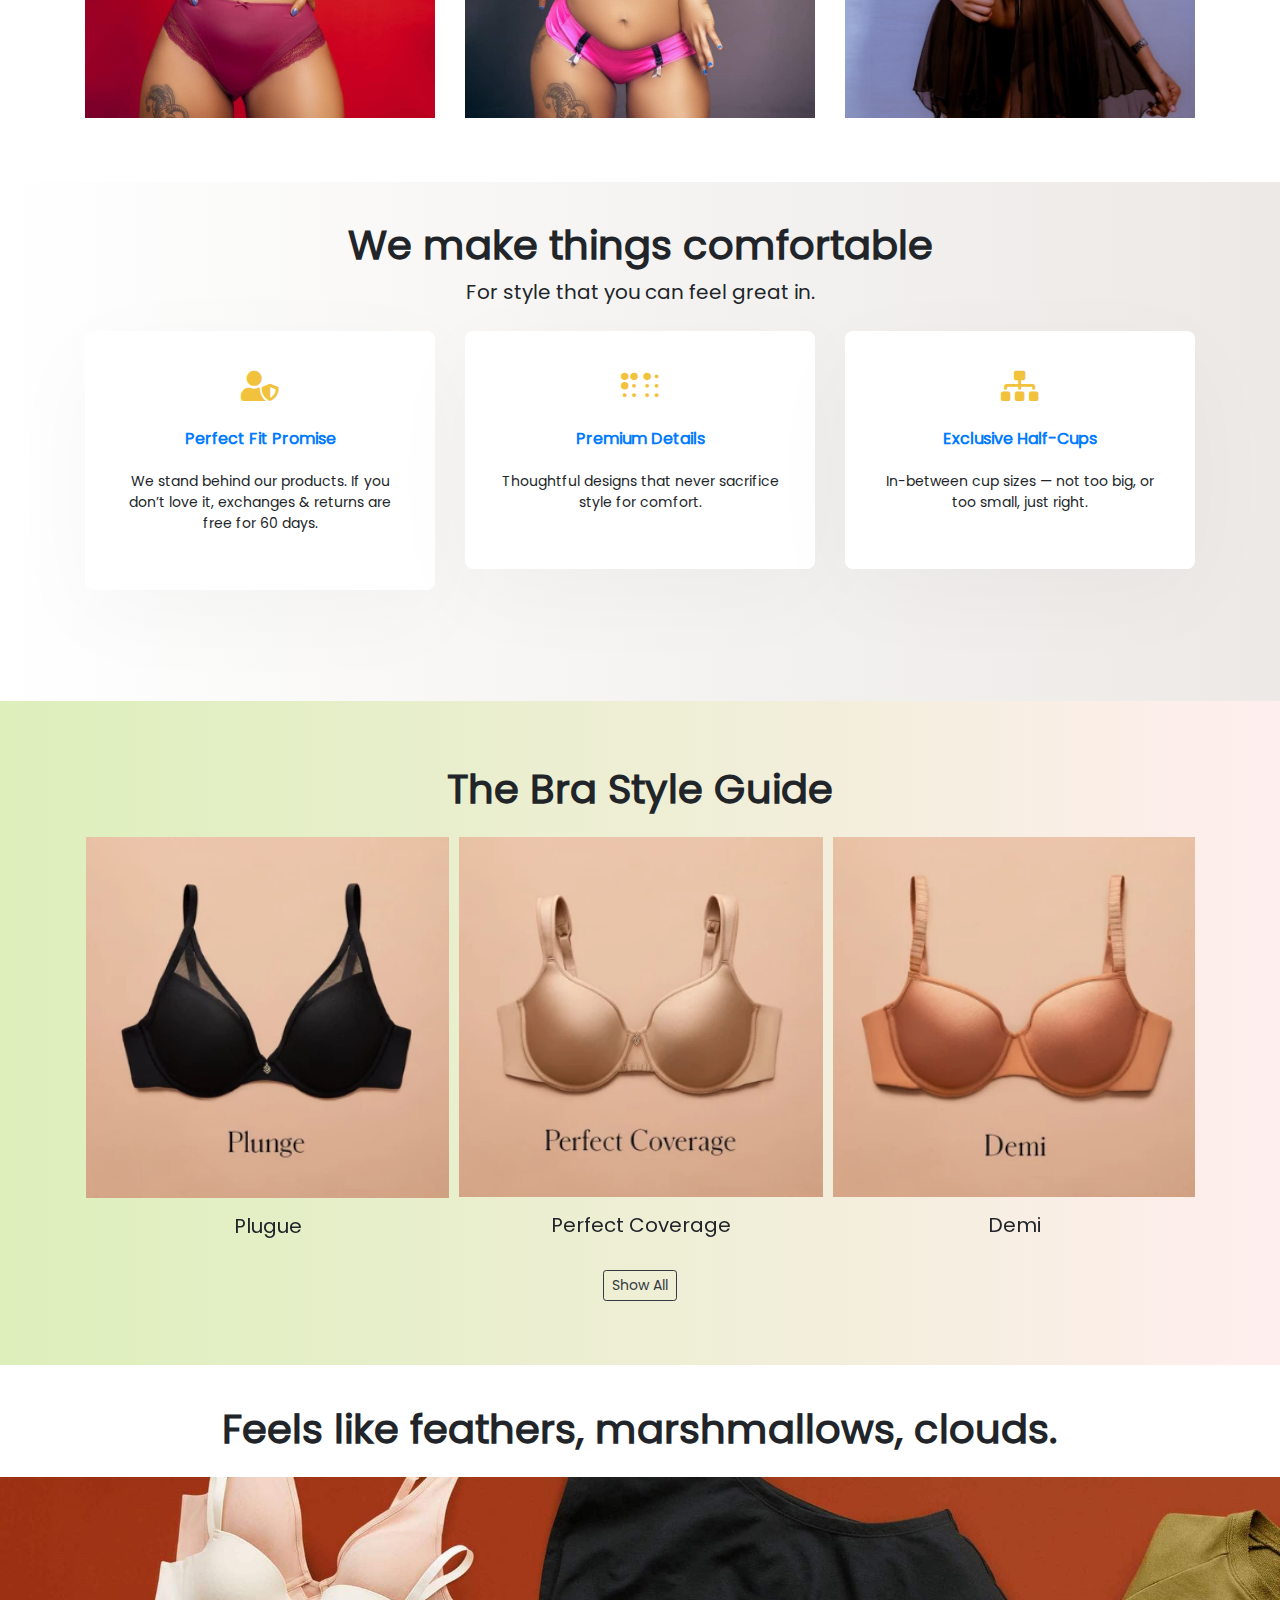
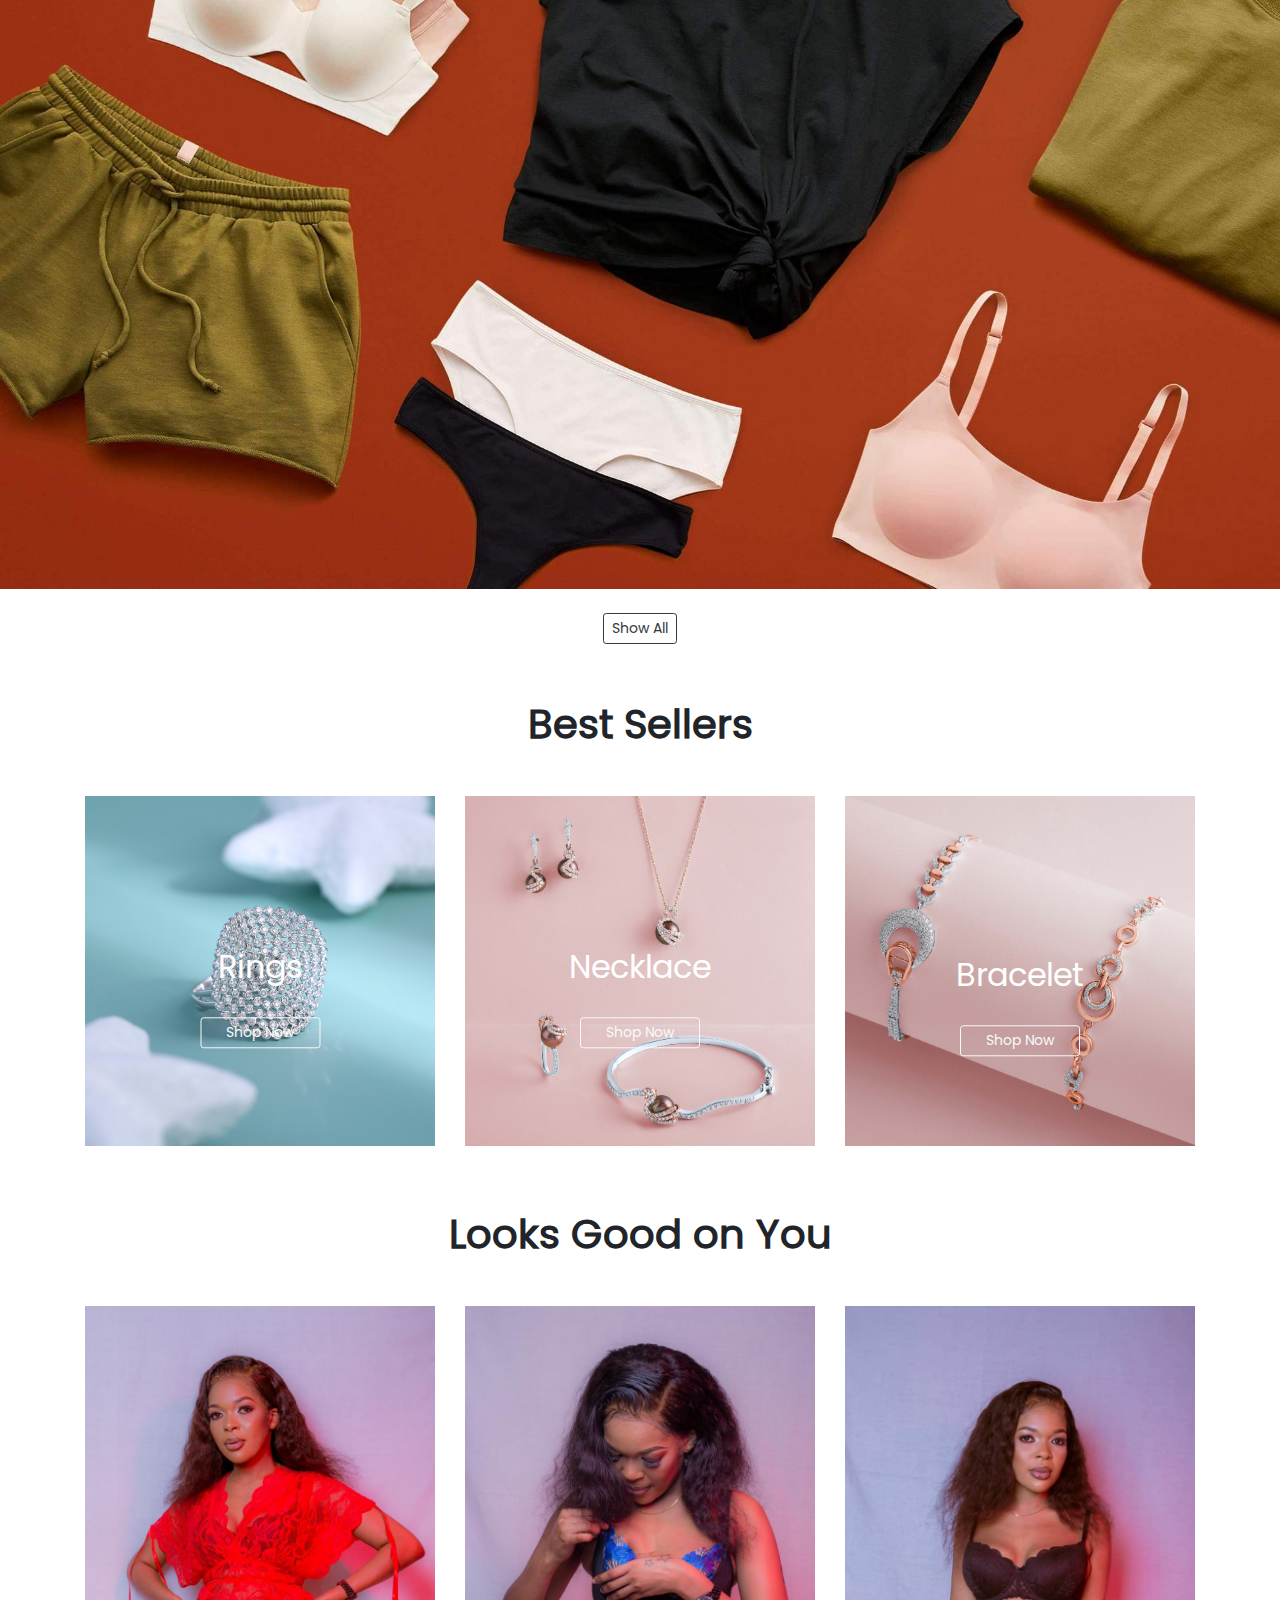
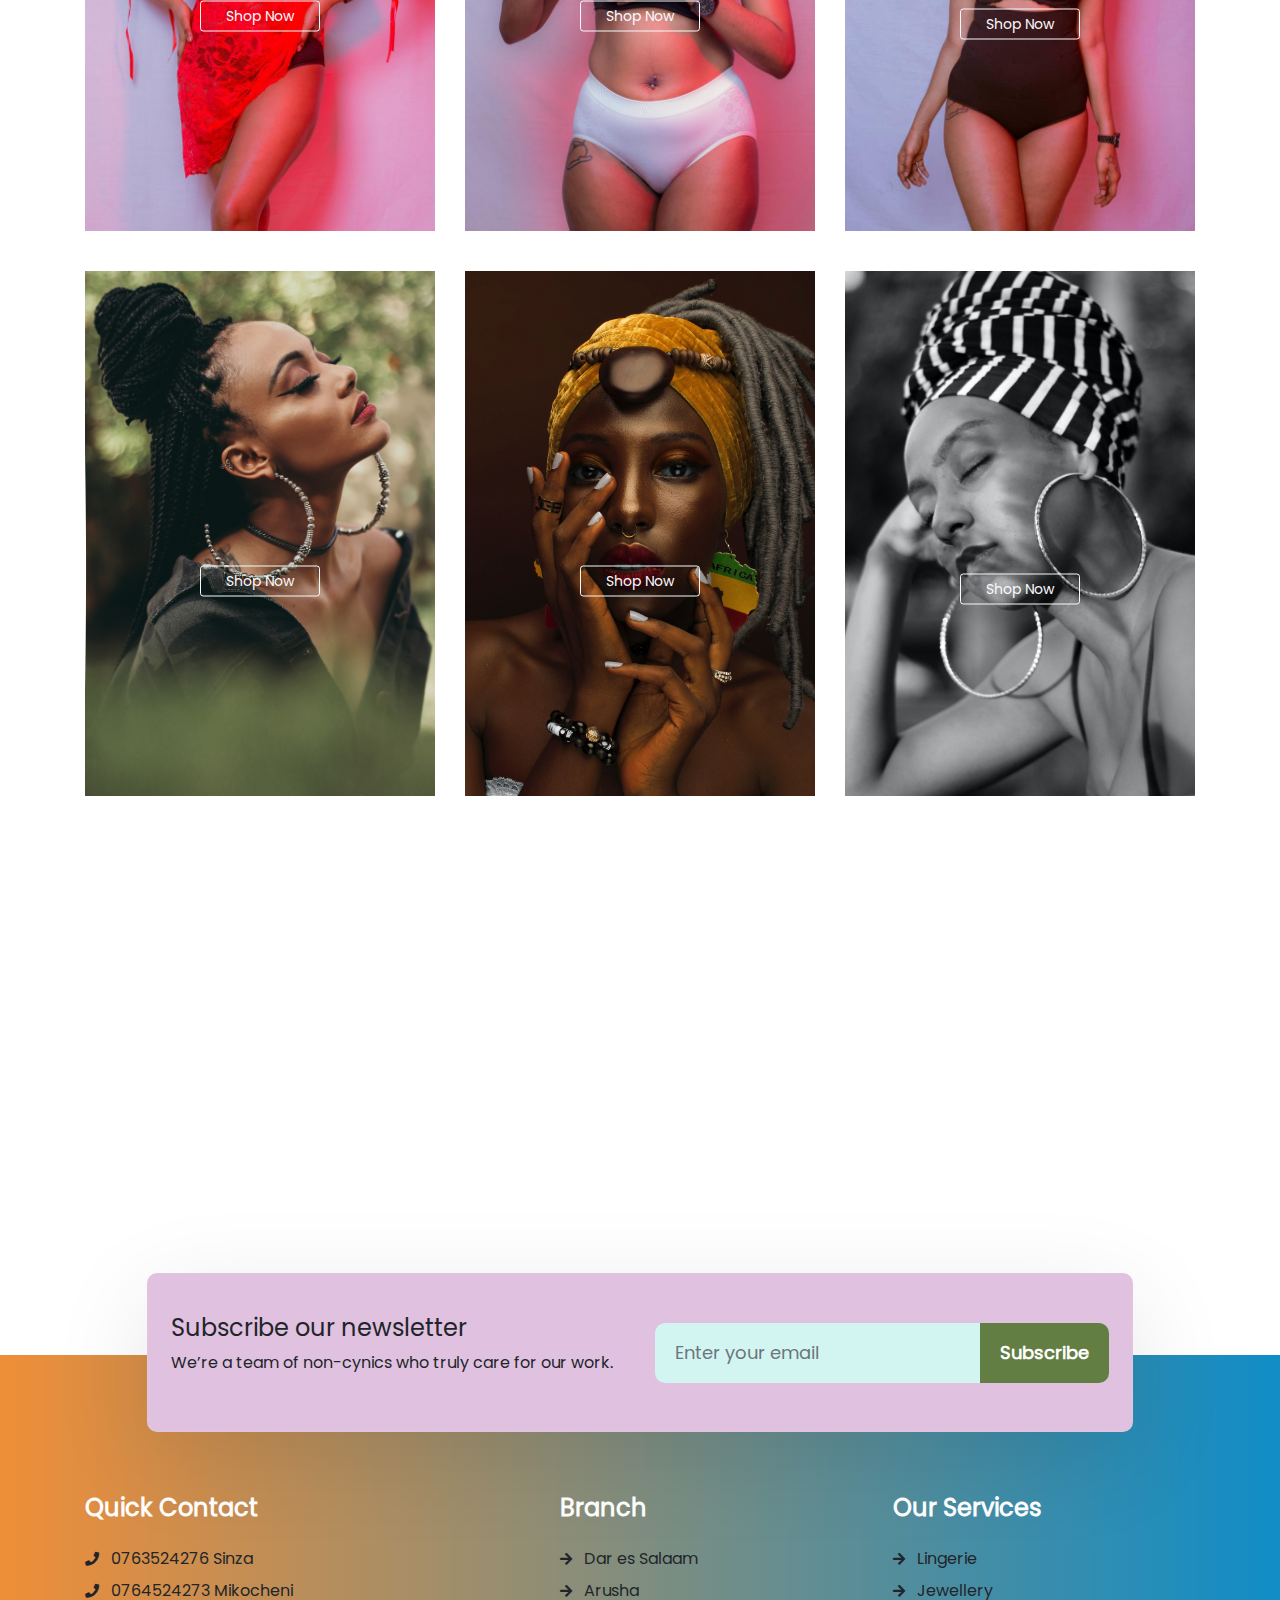
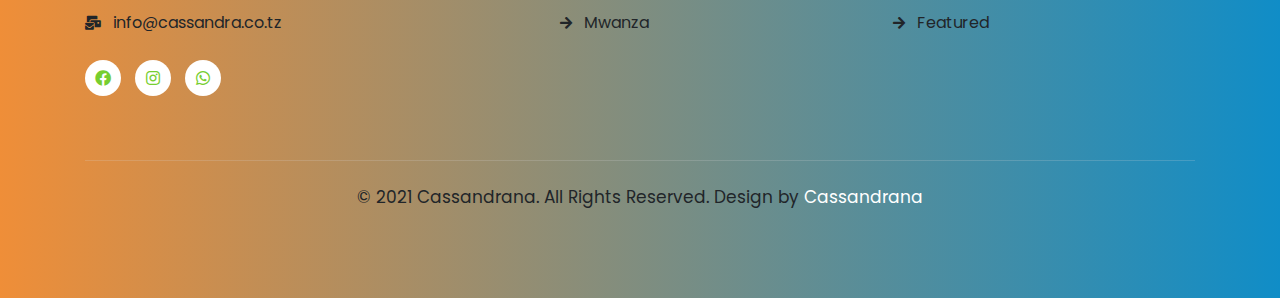
==== commit cdfcf5d5: "Color change commit" ====
--- a/index.html
+++ b/index.html
@@ -198,7 +198,7 @@
       <div class="col-md-4" style="margin-bottom: 1rem !important">
         <img src="/assets/img/Feature 2 1.jpeg" alt="" class="img-fluid" />
         <div class="centered">
-          <h4 style="color: rgb(255, 255, 255); font-size: 2rem">
+          <h4 style="color: rgba(10, 10, 10, 0.76); font-size: 2rem; font-weight: 600;">
             Best Sellers
           </h4>
           <a href="#!" class="btn btn-sm btn-outline-light centered_a"
@@ -210,7 +210,7 @@
       <div class="col-md-4" style="margin-bottom: 1rem !important">
         <img src="/assets/img/Feature 2 2.jpeg" alt="" class="img-fluid" />
         <div class="centered">
-          <h4 style="color: rgb(255, 255, 255); font-size: 2rem">
+          <h4 style="color: rgba(10, 10, 10, 0.76); font-size: 2rem; font-weight: 600;">
             Underwear
           </h4>
           <a href="#!" class="btn btn-sm btn-outline-light centered_a"
@@ -222,7 +222,7 @@
       <div class="col-md-4">
         <img src="/assets/img/Feature 2 4.jpeg" alt="" class="img-fluid" style="min-height: 10px !important;" />
         <div class="centered">
-          <h4 style="color: rgb(255, 255, 255); font-size: 2rem">Sleep</h4>
+          <h4 style="color: rgba(10, 10, 10, 0.76); font-size: 2rem; font-weight: 600;">Sleep</h4>
           <a href="#!" class="btn btn-sm btn-outline-light centered_a" style="
                 margin-top: 3rem !important;
 
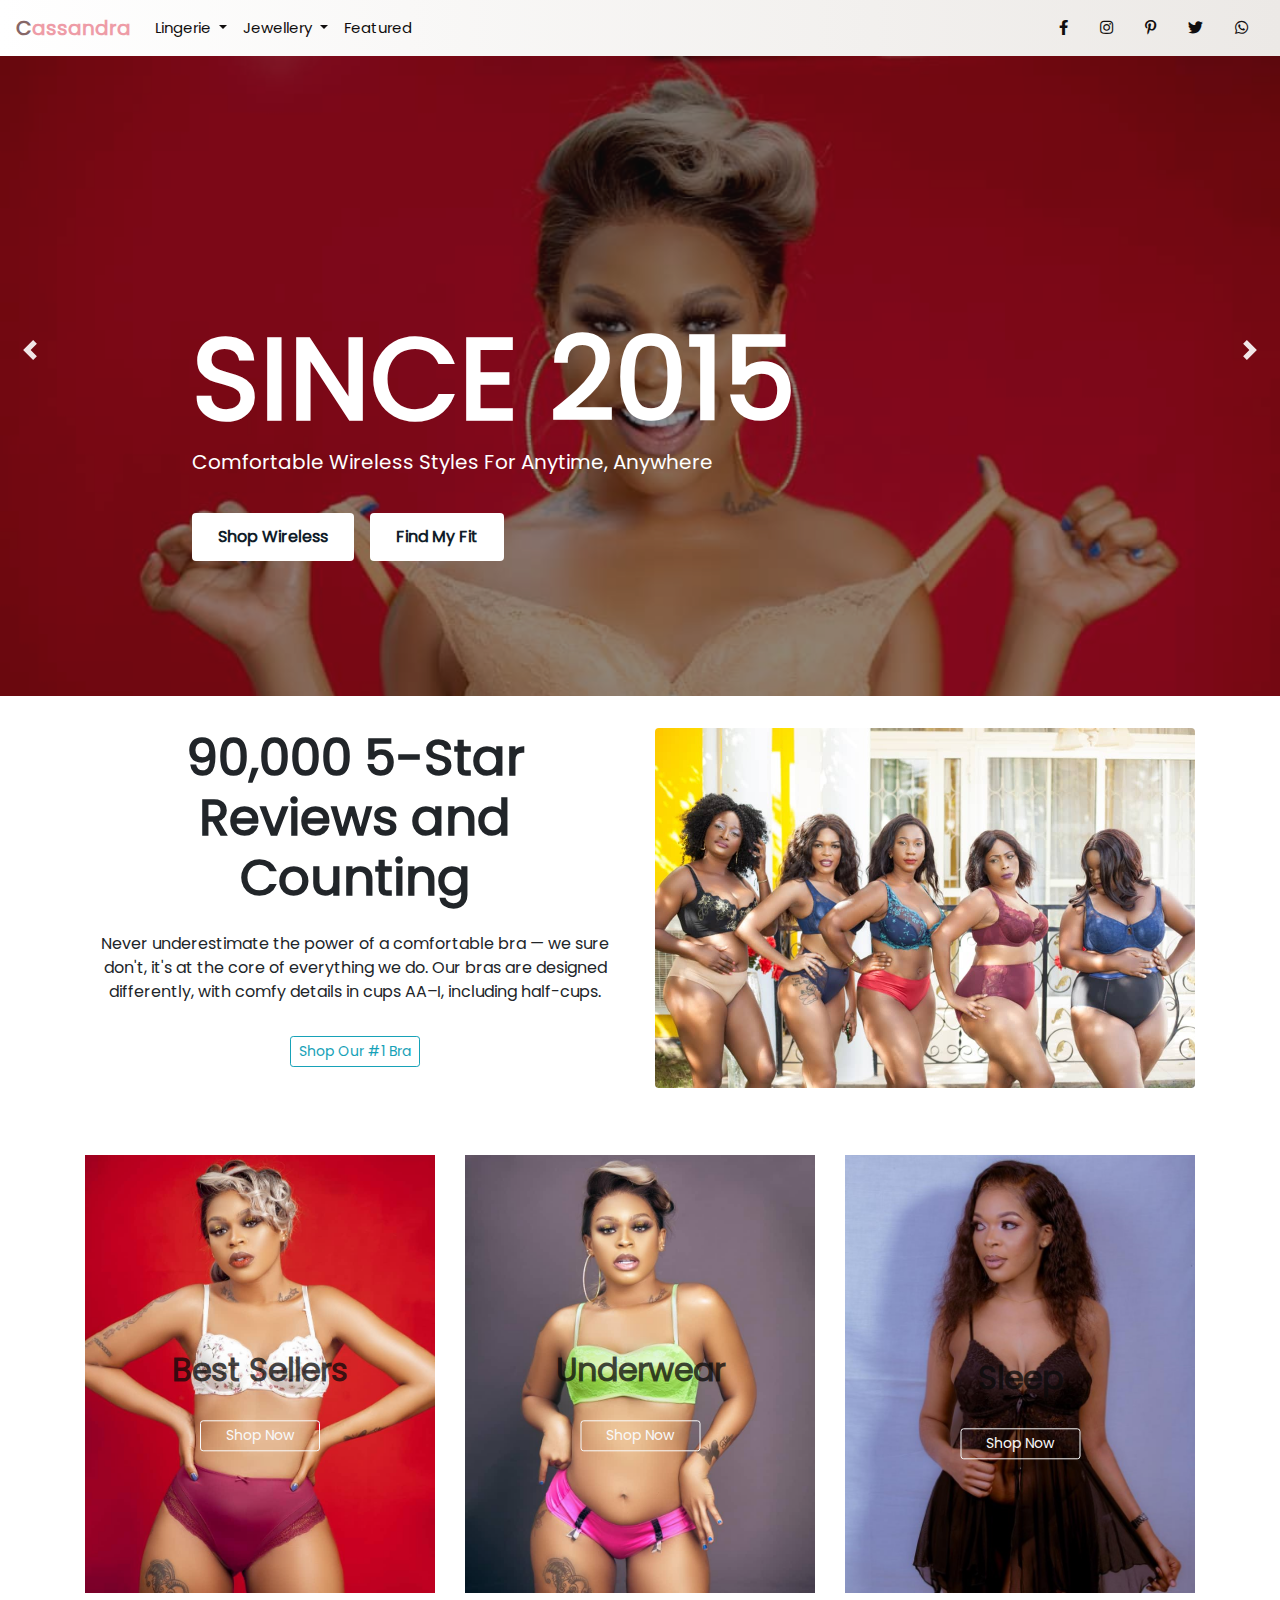
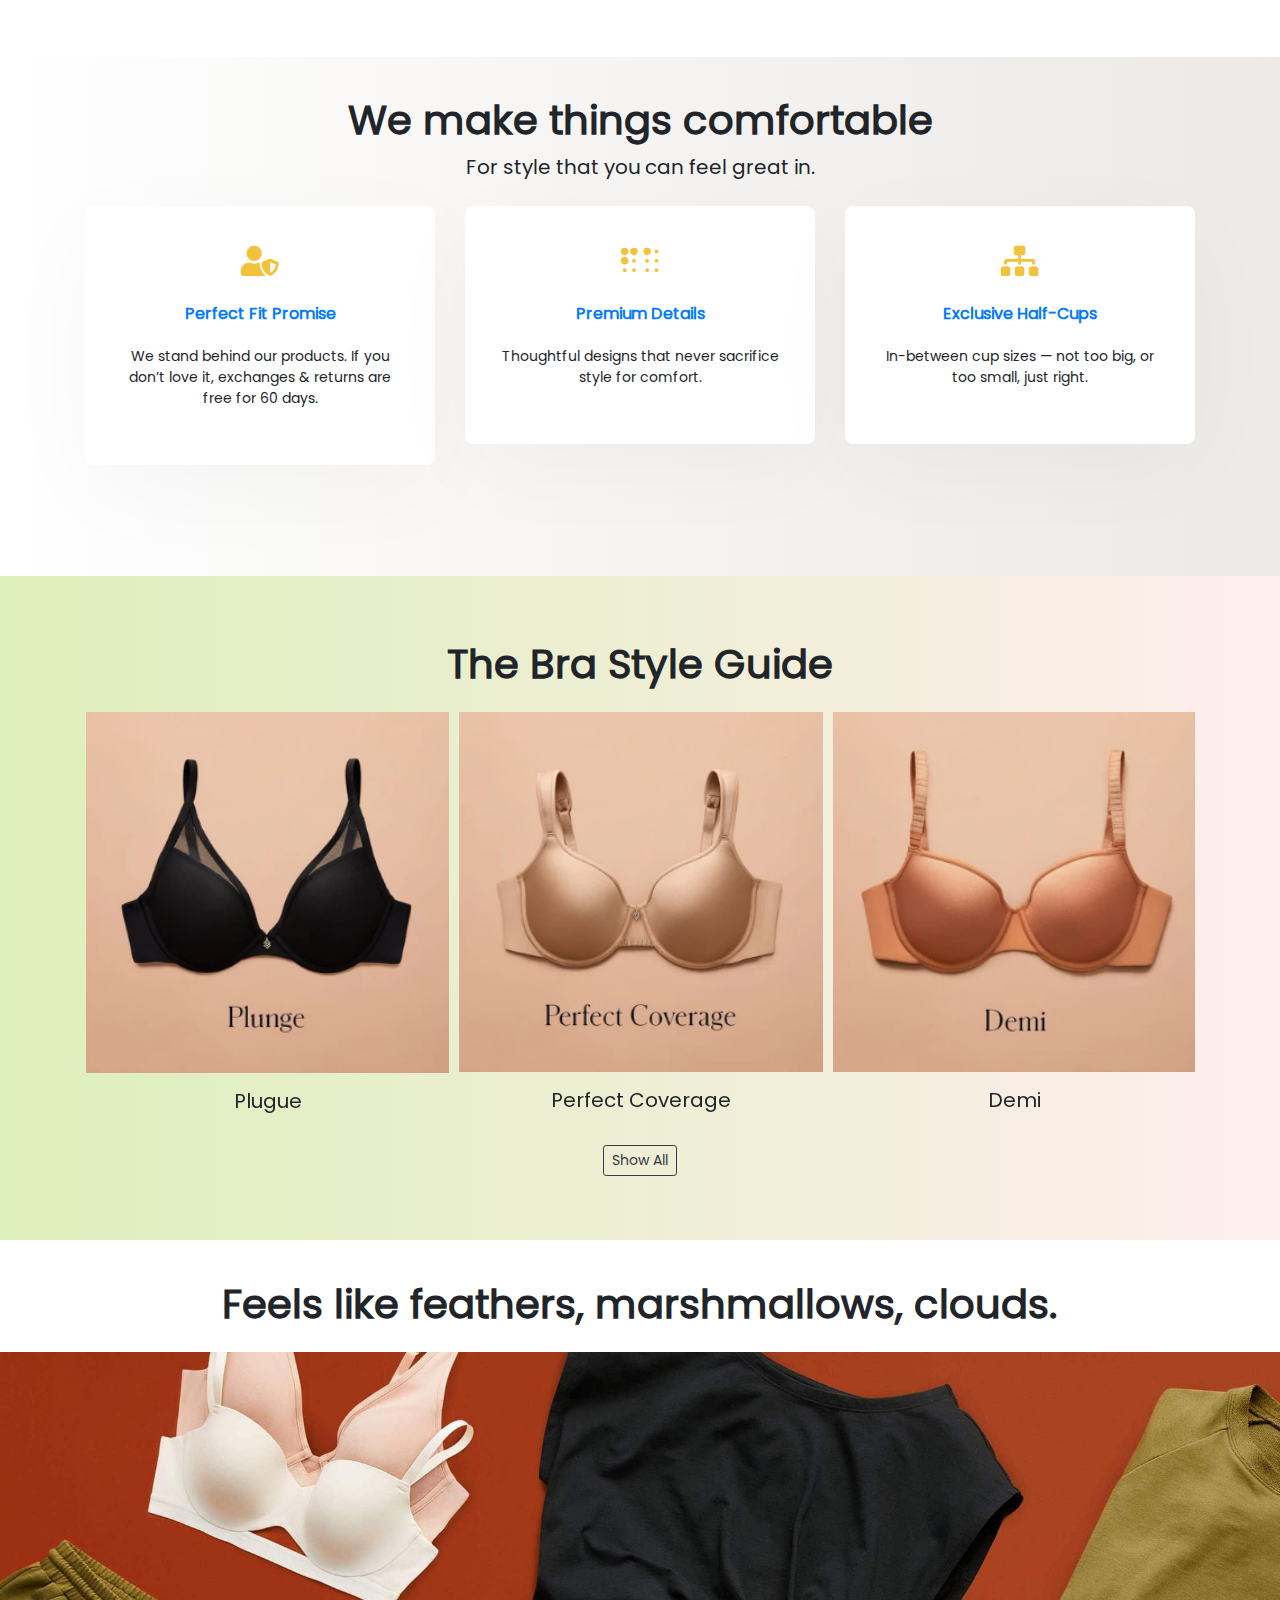
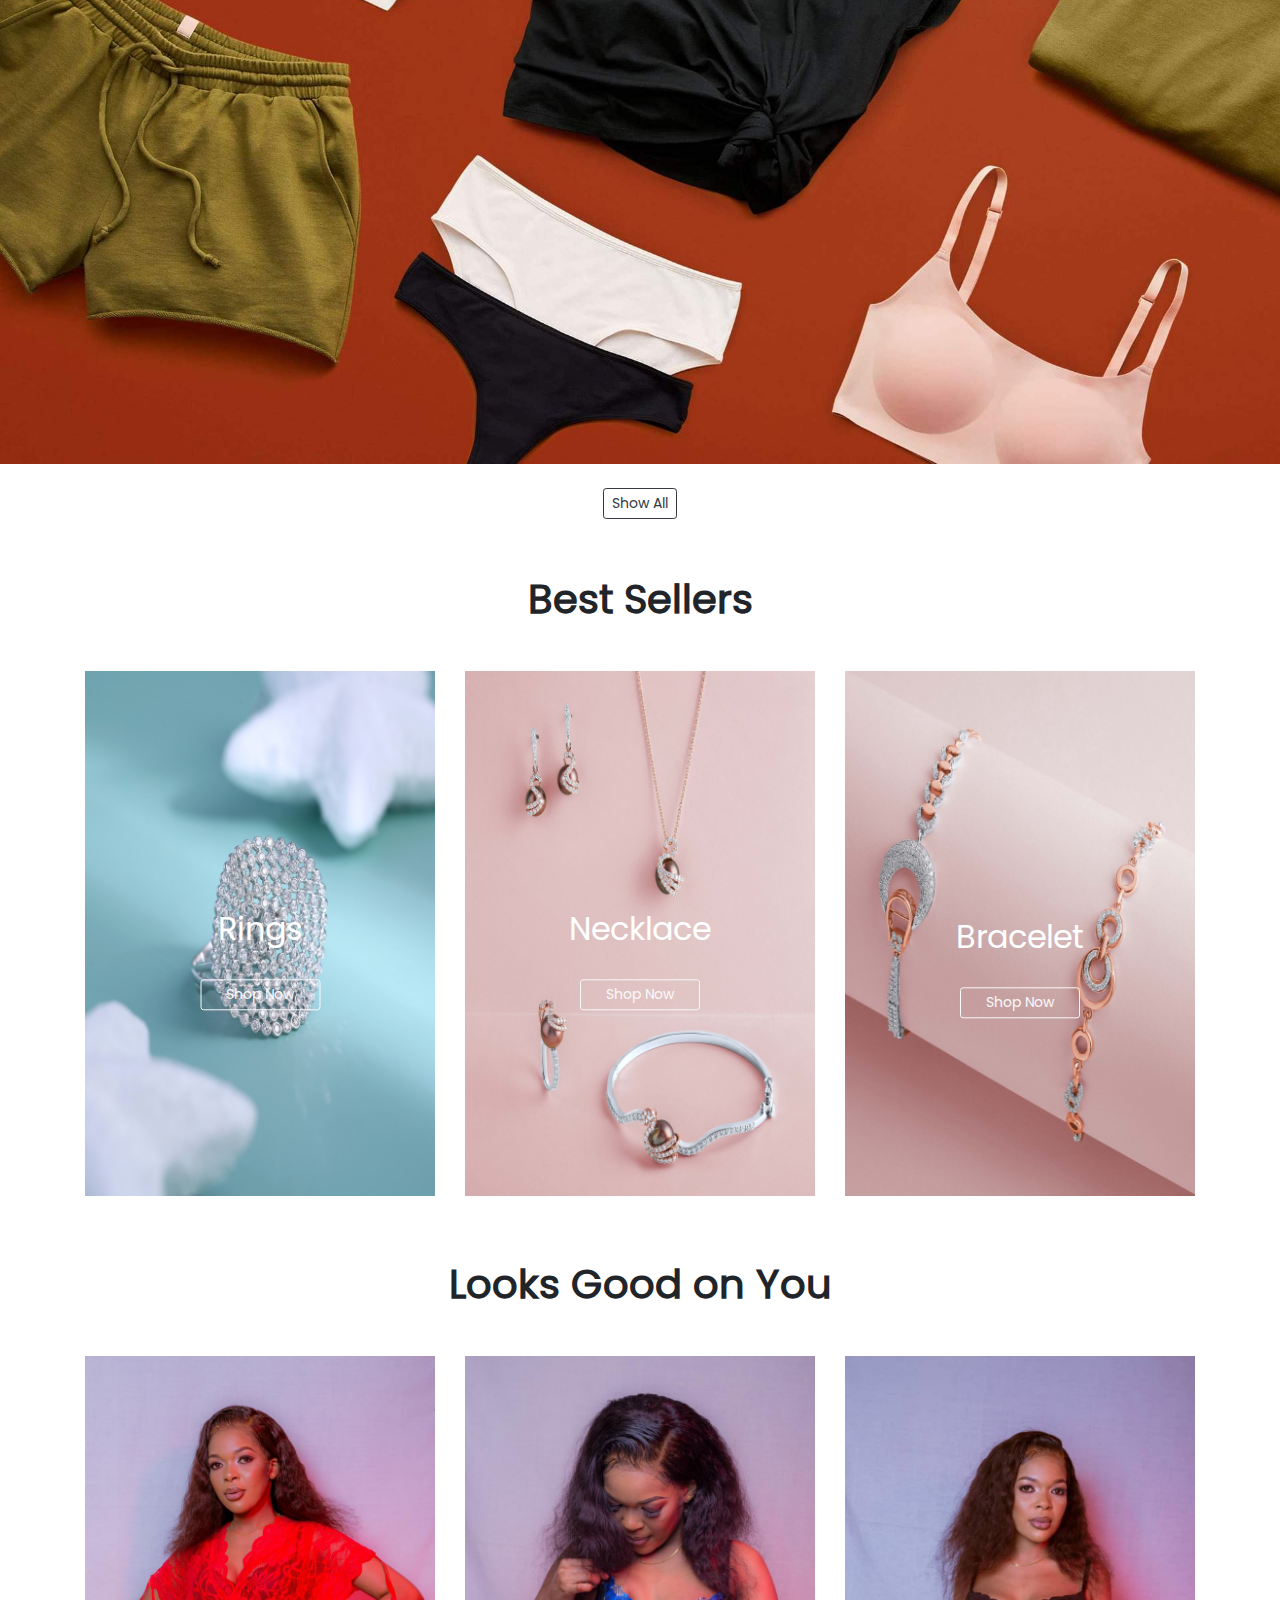
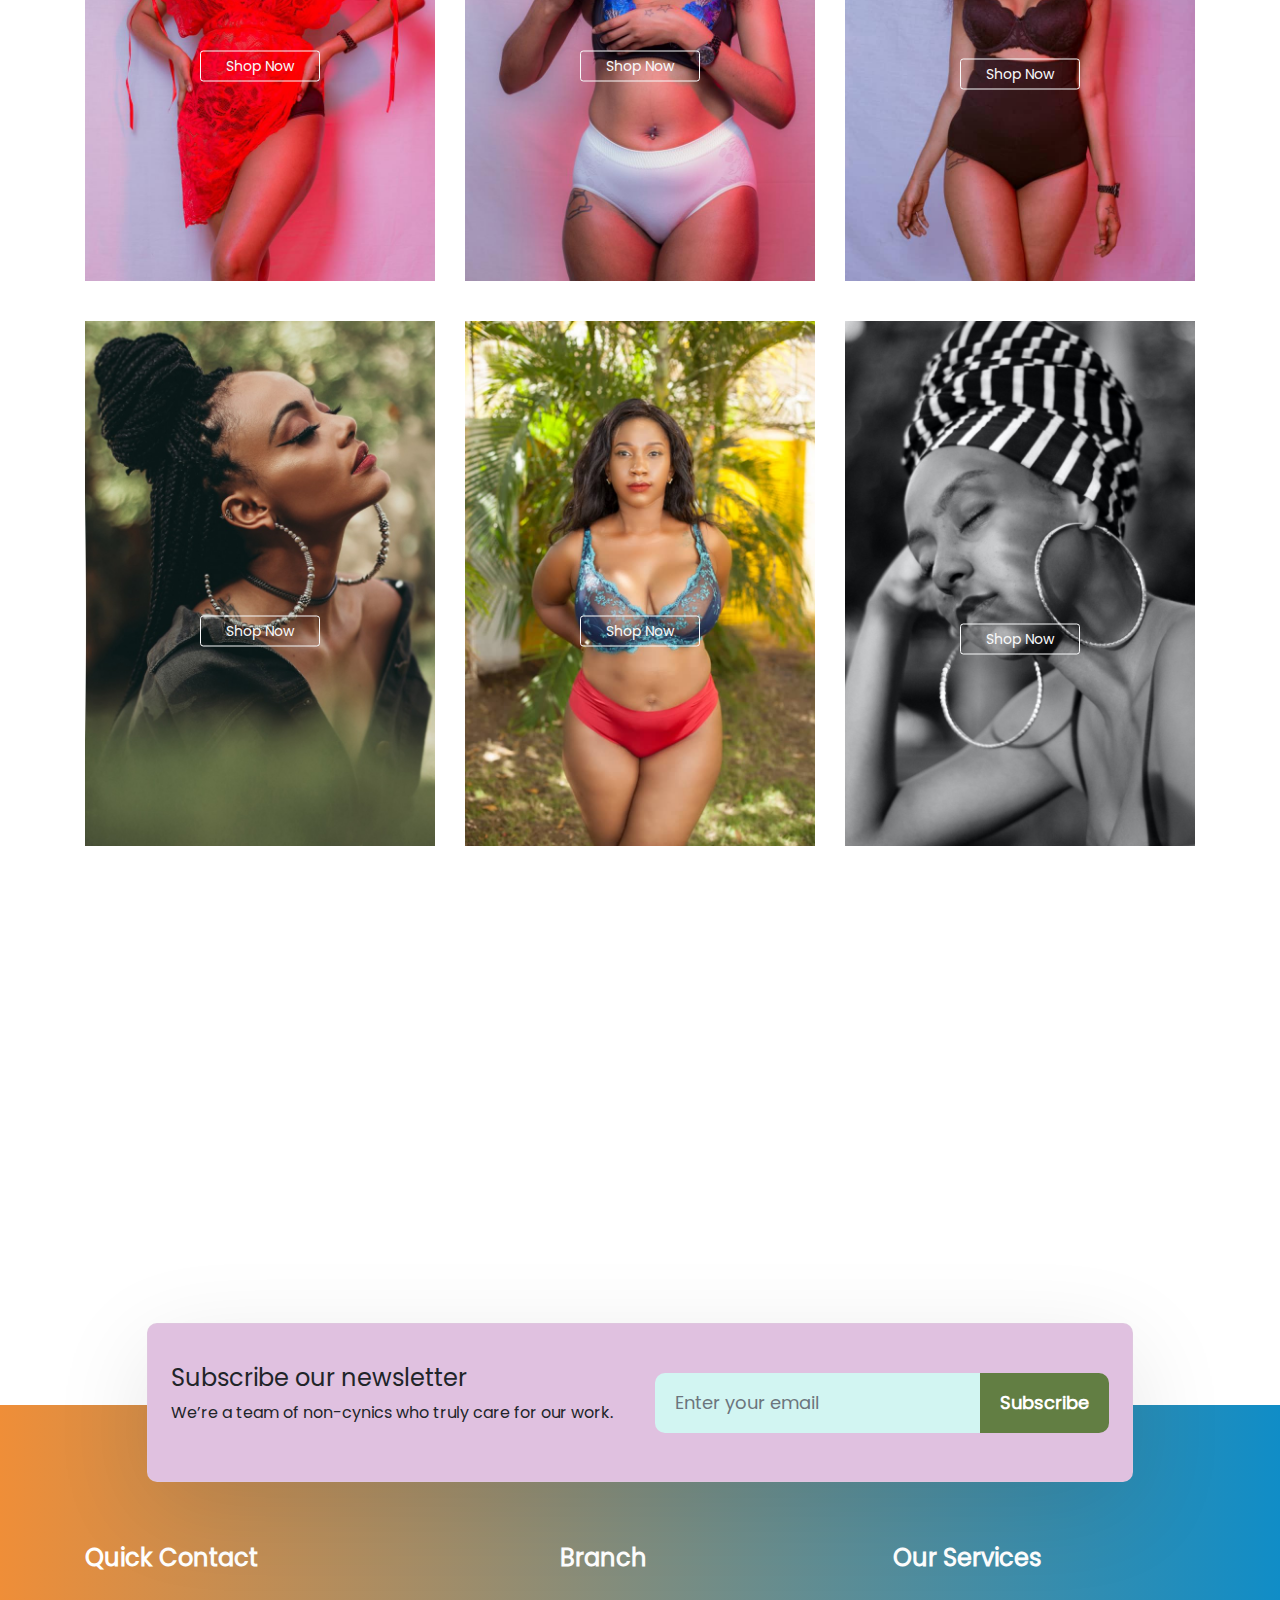
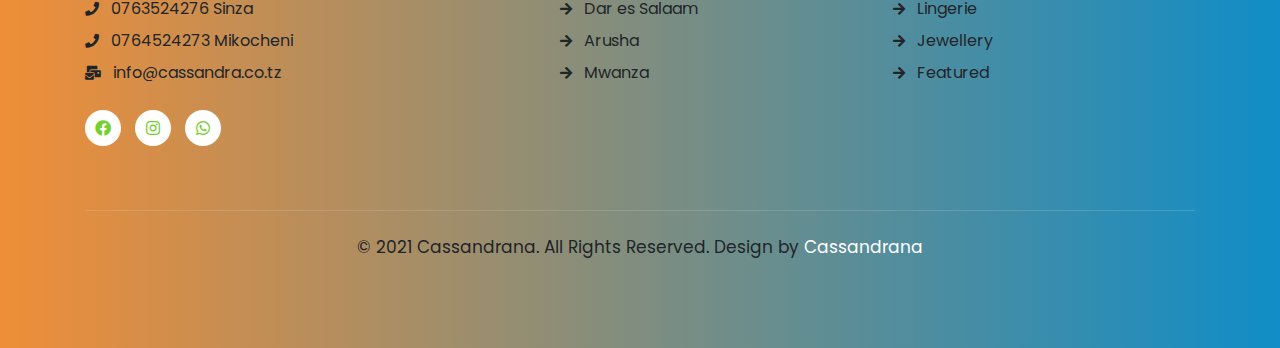
==== commit 70235b79: "New images upload" ====
--- a/index.html
+++ b/index.html
@@ -186,7 +186,7 @@
       </div>
       <div class="col-md-6">
         <div style="margin-top: 2rem !important">
-          <img src="/assets/img/nataliya-melnychuk-tFbsY14l-io-unsplash_1.jpg" alt="" class="img-fluid rounded" srcset="" />
+          <img src="/assets/img/group.jpg" alt="" class="img-fluid rounded" srcset="" />
         </div>
       </div>
     </div>
@@ -510,7 +510,7 @@
           </div>
         </div>
         <div class="col-md-4" style="margin-bottom: 1rem !important">
-          <img src="/assets/img/pexels-th-fingerstudios-3951481.jpg" alt="" class="img-fluid" />
+          <img src="/assets/img/img13.jpg" alt="" class="img-fluid" />
           <div class="centered">
             
             <a href="#!" class="btn btn-sm btn-outline-light centered_a"
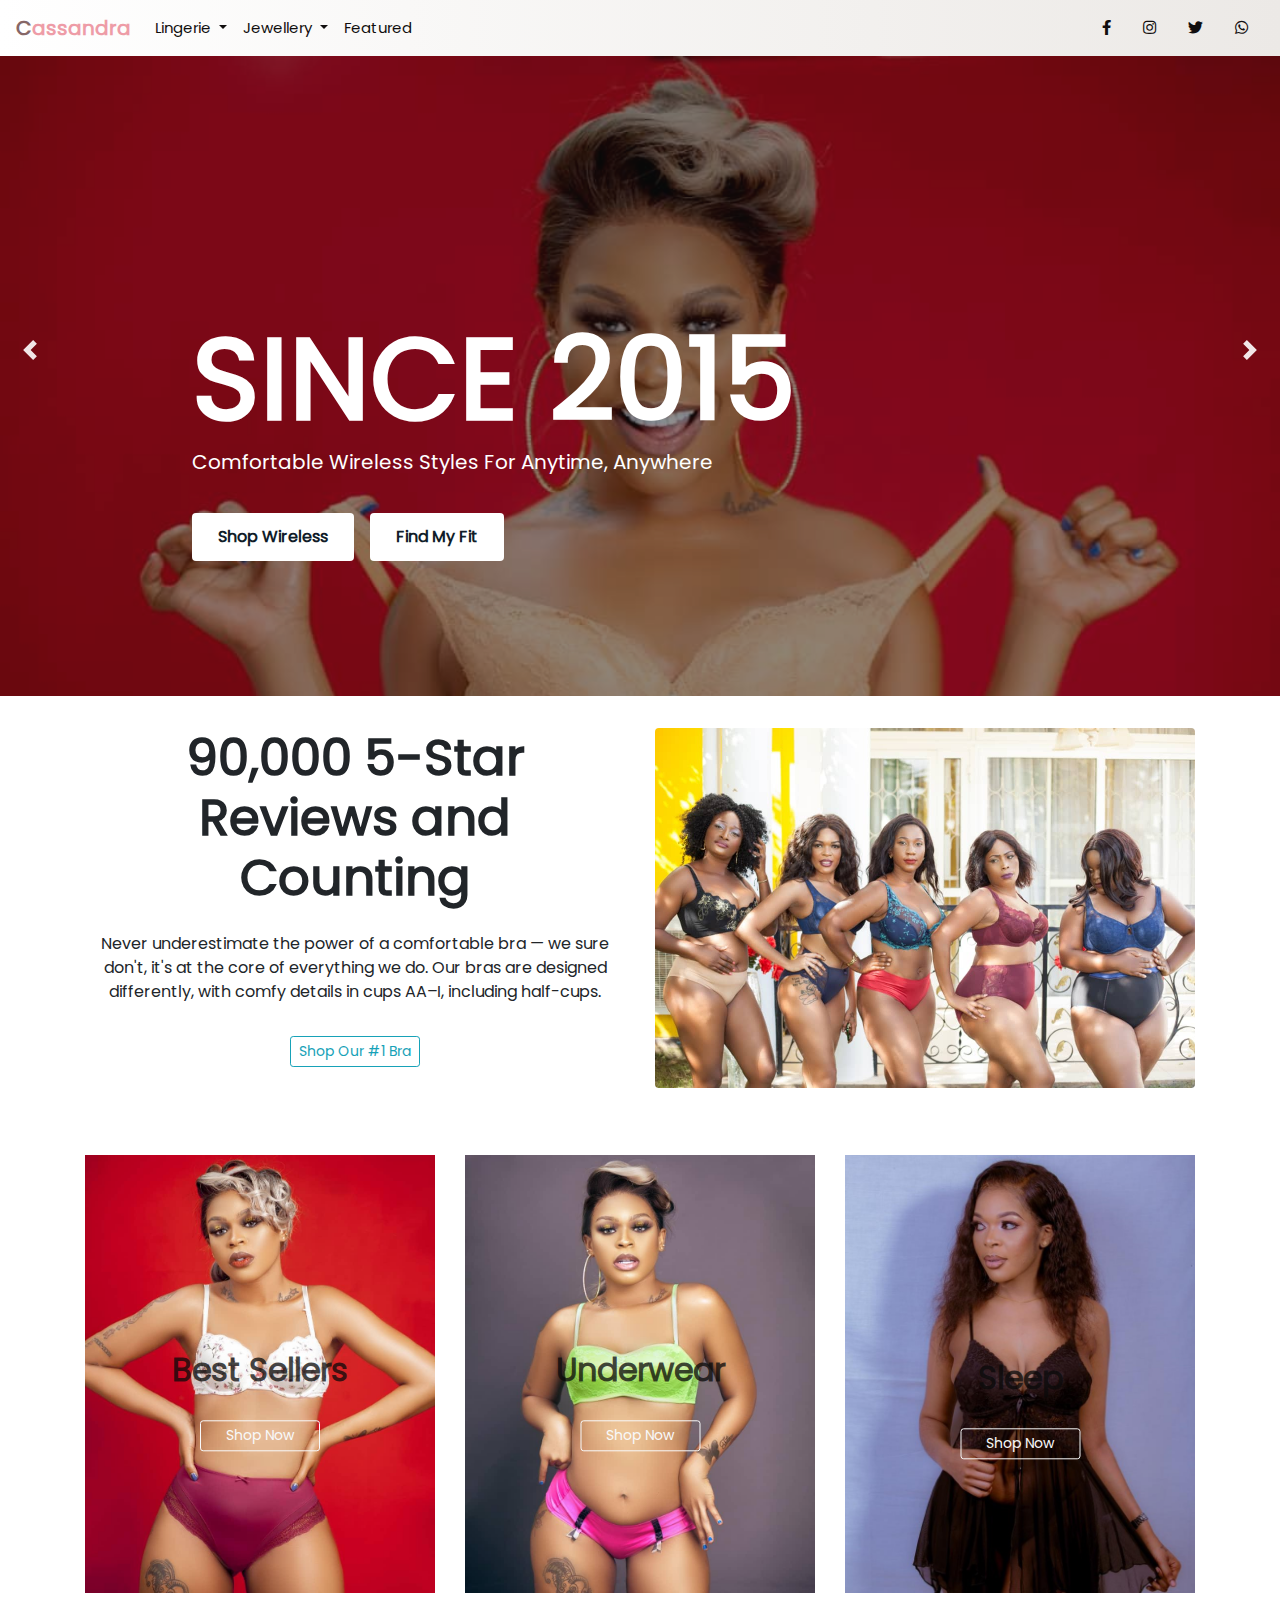
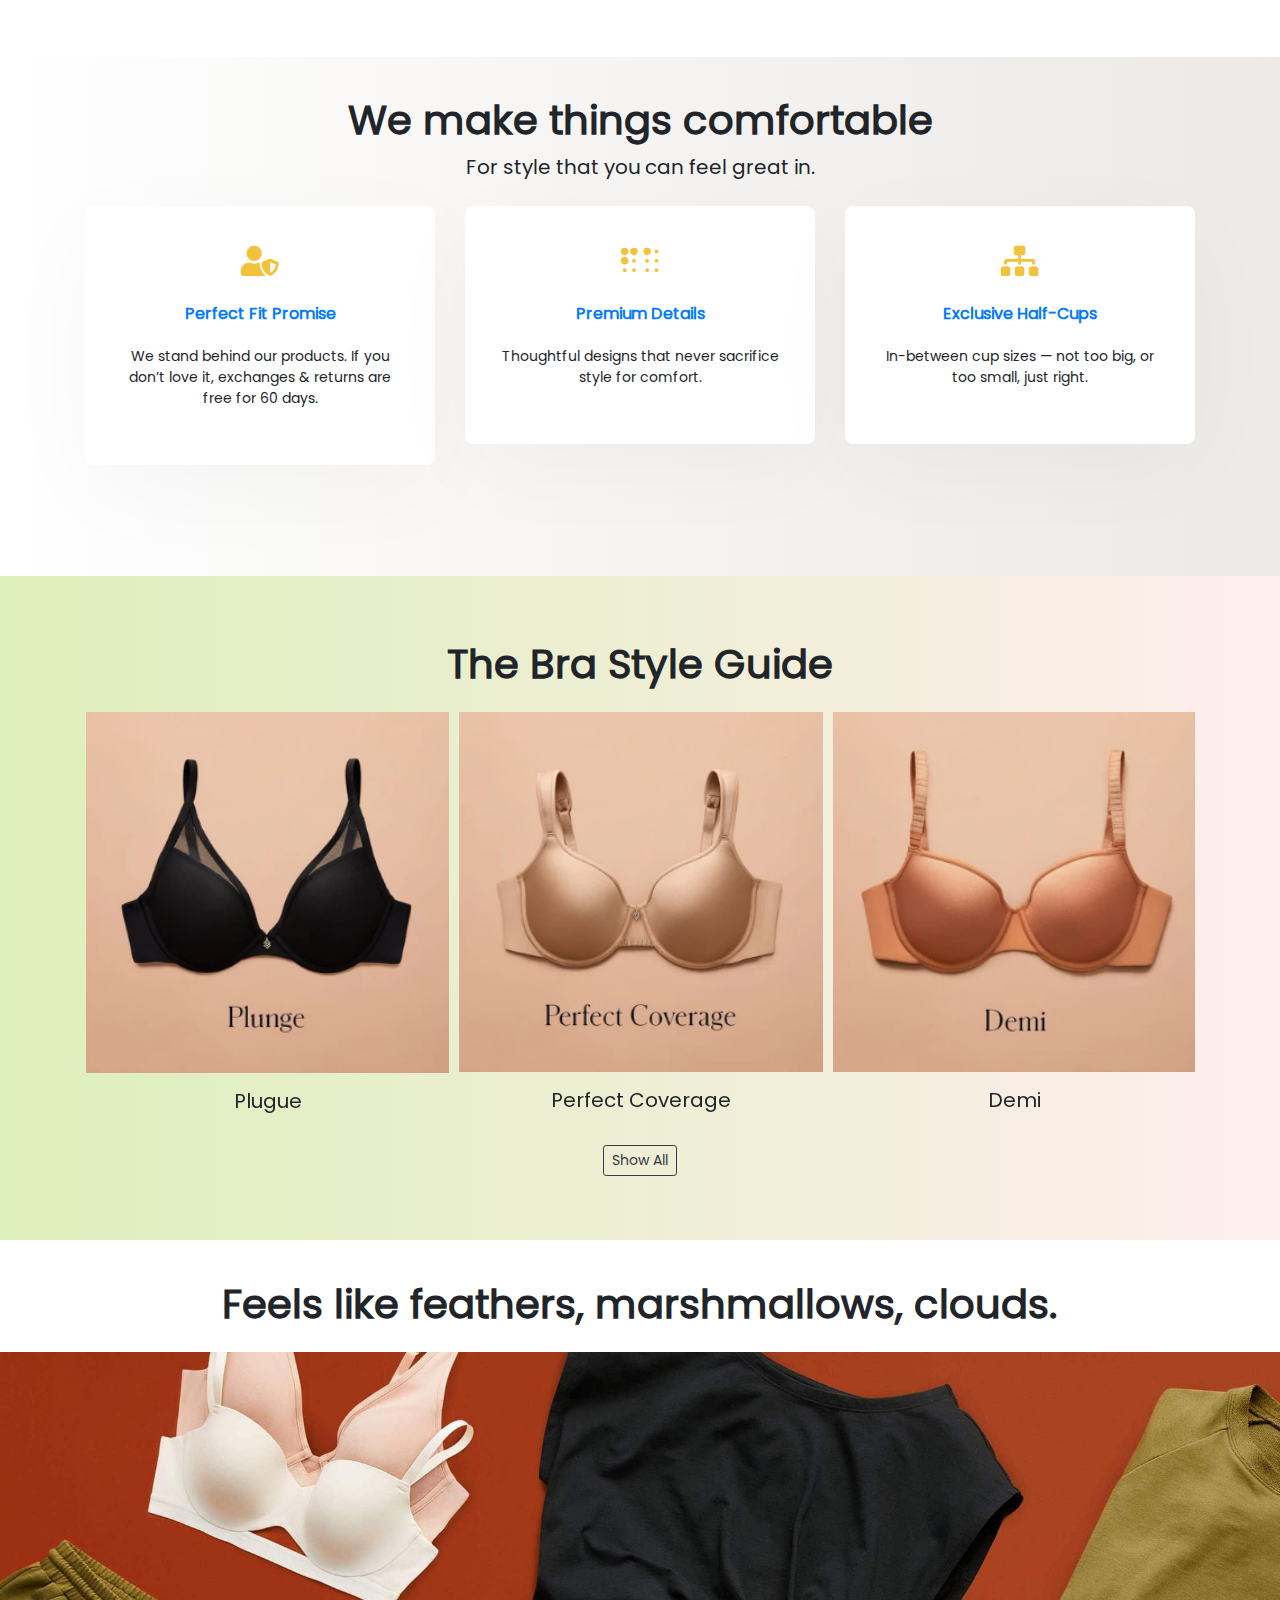
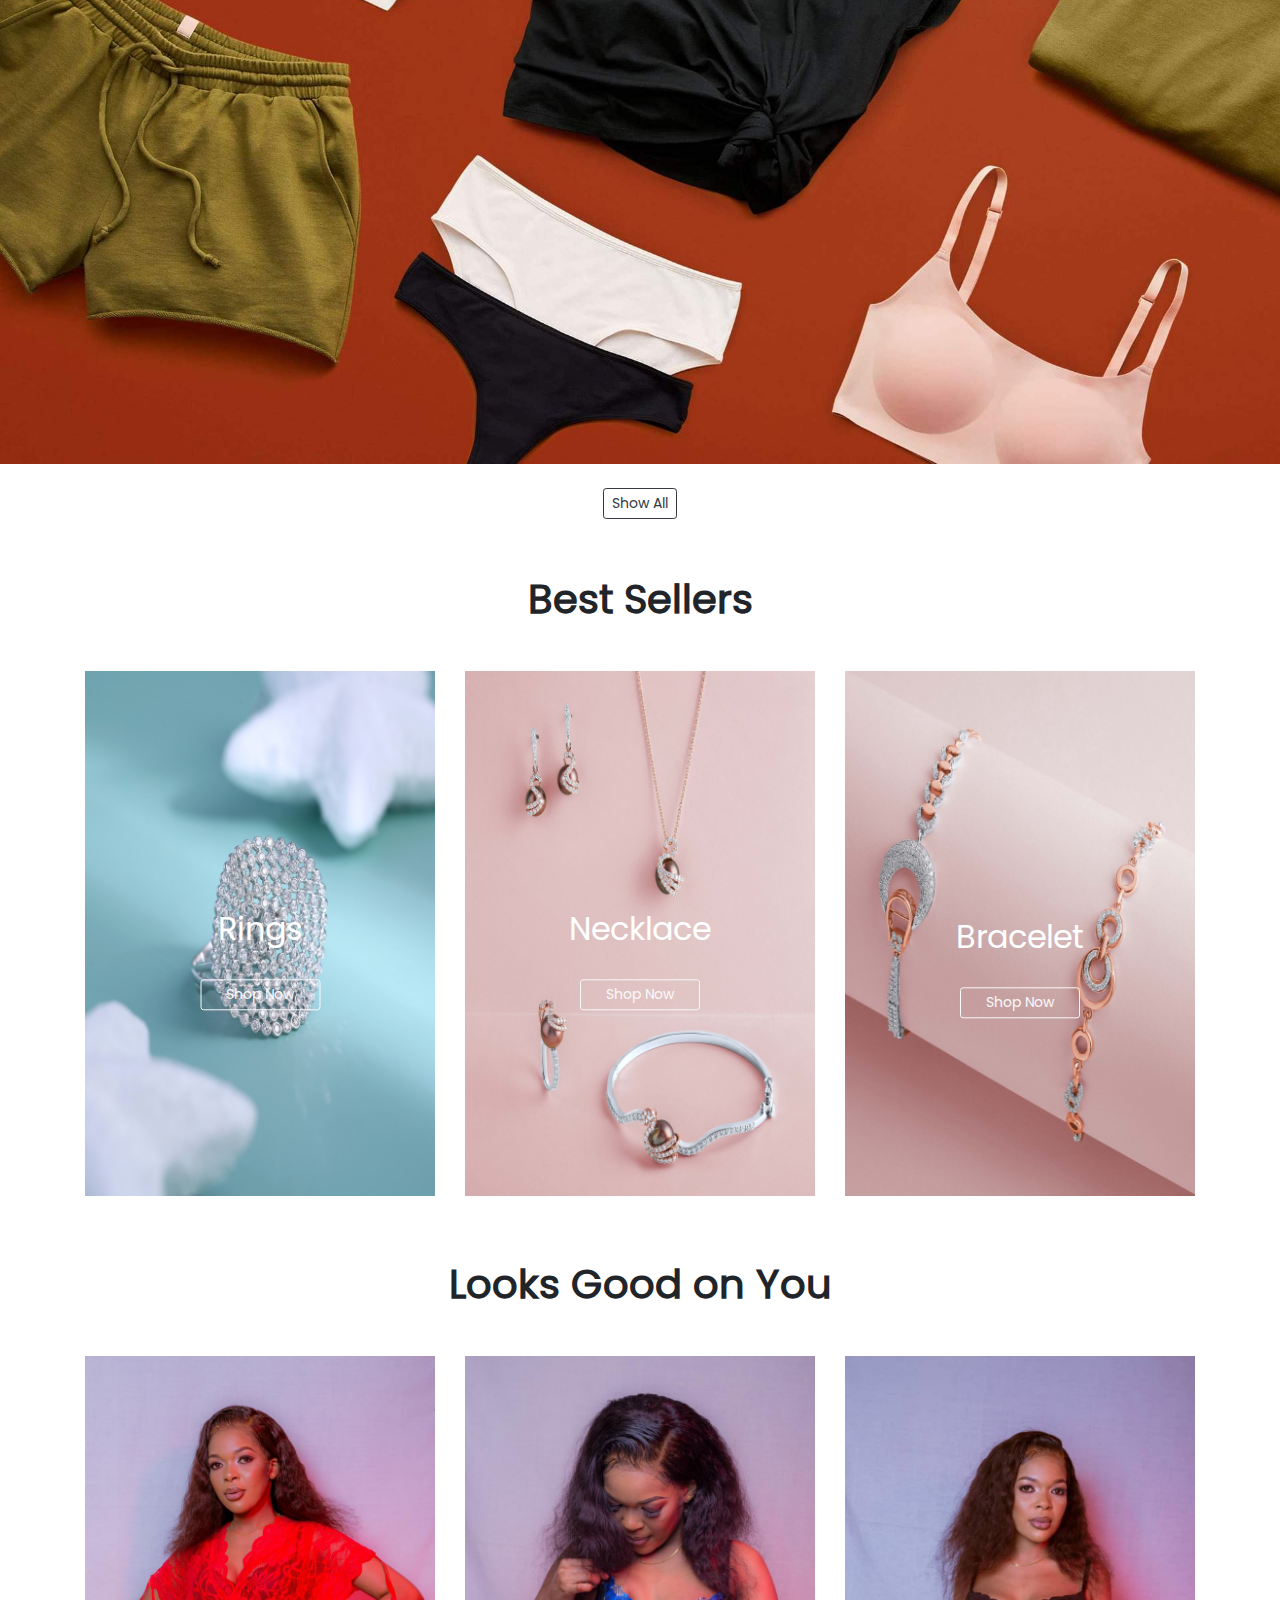
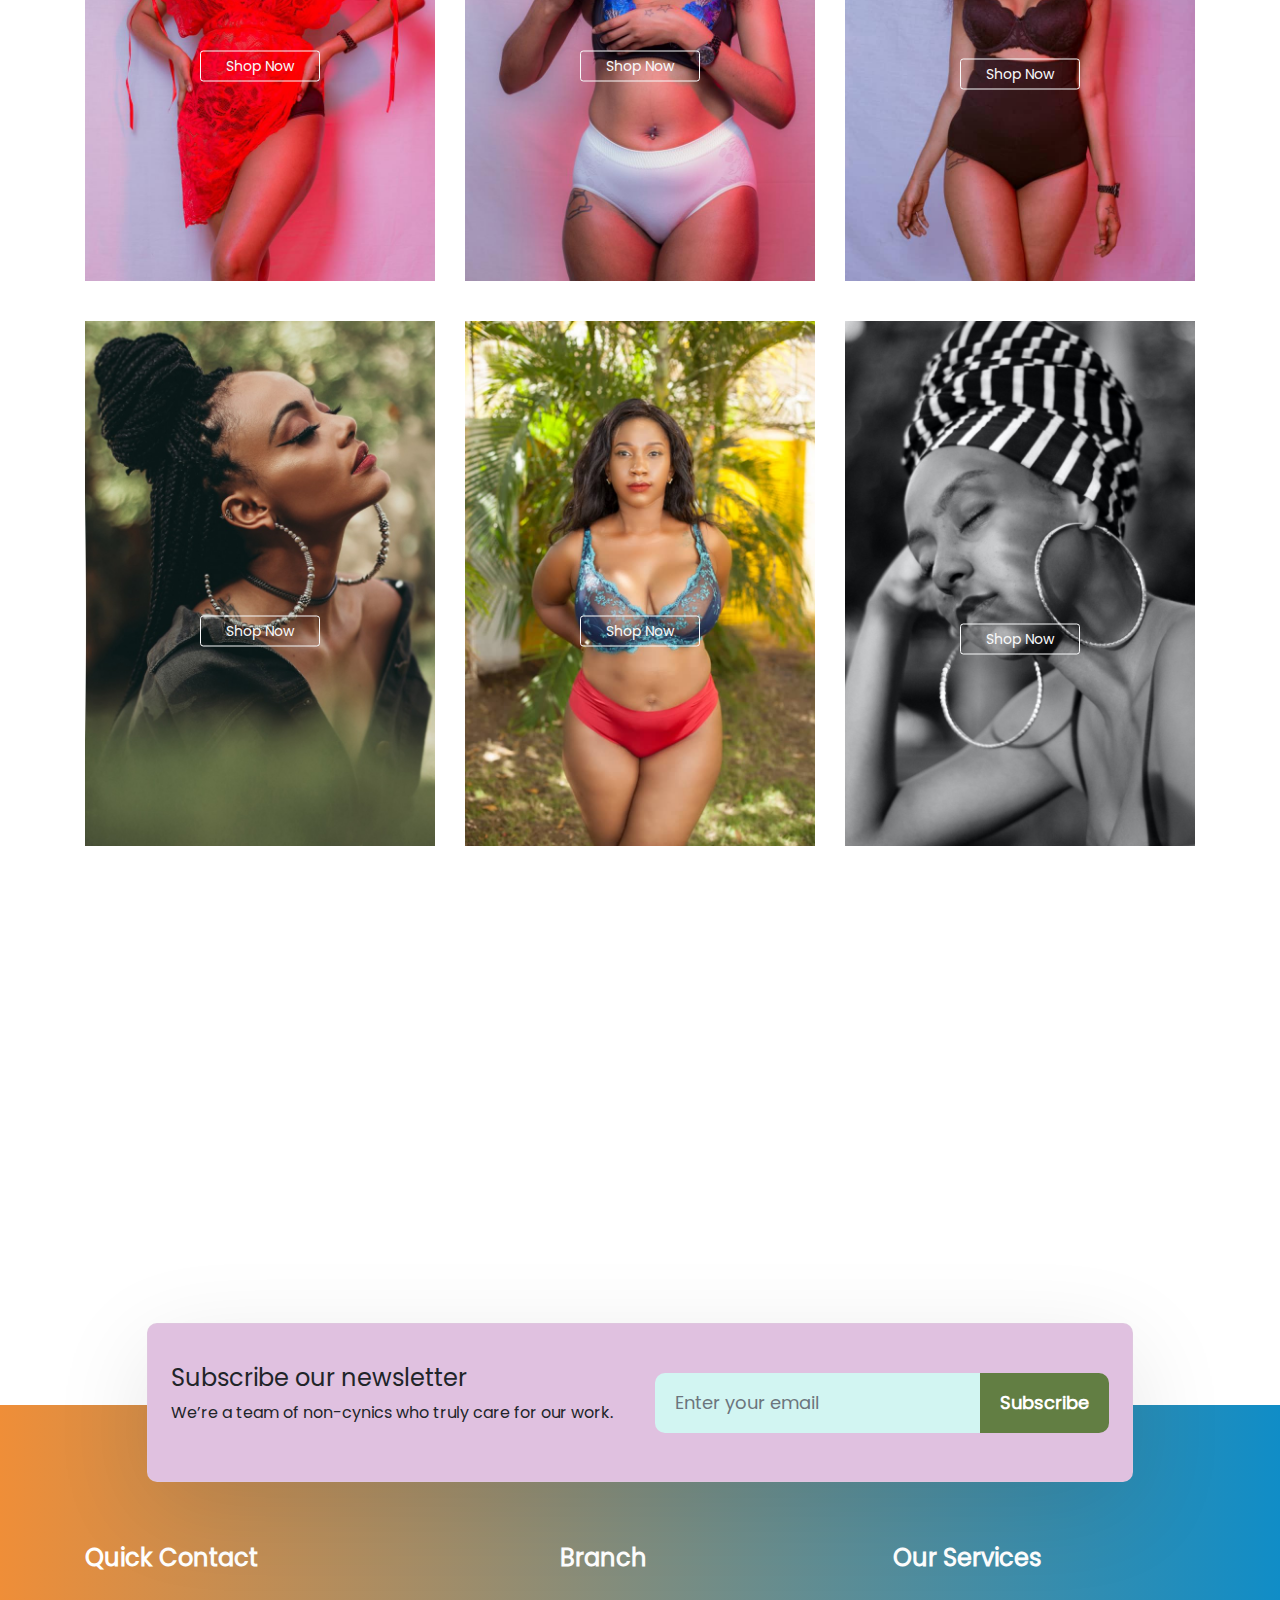
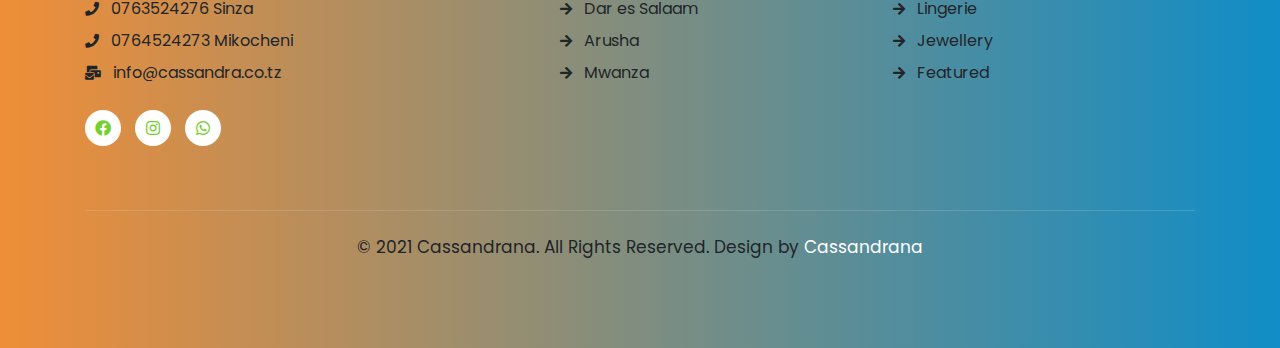
==== commit dcb27404: "New updates - Pages creation, links activation, images uploads" ====
--- a/index.html
+++ b/index.html
@@ -34,9 +34,9 @@
             Lingerie
           </a>
           <div class="dropdown-menu mt-2" aria-labelledby="navbarDropdownMenuLink">
-            <a class="dropdown-item" href="#">Bras</a>
-            <a class="dropdown-item" href="#">Underwear</a>
-            <a class="dropdown-item" href="#">Cosets</a>
+            <a class="dropdown-item" href="bras.html">Bras</a>
+            <a class="dropdown-item" href="underwear.html">Underwear</a>
+            <a class="dropdown-item" href="cosets.html">Cosets</a>
           </div>
         </li>
         <li class="nav-item dropdown">
@@ -45,13 +45,13 @@
             Jewellery
           </a>
           <div class="dropdown-menu mt-2" aria-labelledby="navbarDropdownMenuLink">
-            <a class="dropdown-item" href="#">Ring</a>
-            <a class="dropdown-item" href="#">Bracelet</a>
-            <a class="dropdown-item" href="#">Earrings</a>
-            <a class="dropdown-item" href="#">Anklet</a>
-            <a class="dropdown-item" href="#">Hairpin</a>
-            <a class="dropdown-item" href="#">Necklace</a>
-            <a class="dropdown-item" href="#">Pendant</a>
+            <a class="dropdown-item" href="collections.html">Ring</a>
+            <a class="dropdown-item" href="collections.html">Bracelet</a>
+            <a class="dropdown-item" href="collections.html">Earrings</a>
+            <a class="dropdown-item" href="collections.html">Anklet</a>
+            <a class="dropdown-item" href="collections.html">Hairpin</a>
+            <a class="dropdown-item" href="collections.html">Necklace</a>
+            <a class="dropdown-item" href="collections.html">Pendant</a>
           </div>
         </li>
         <li class="nav-item">
@@ -60,23 +60,19 @@
 
       </ul>
       <div class="d-flex ml-auto">
-        <a class="nav-link" href="#">
+        <a class="nav-link" target="_blank" href="https://www.facebook.com/cassandralingeri/">
           <i class="fab fa-facebook-f"></i>
         </a>
 
-        <a class="nav-link" href="#">
+        <a class="nav-link" target="_blank" href="https://www.instagram.com/cassandralingerie/">
           <i class="fab fa-instagram"></i>
         </a>
 
-        <a class="nav-link" href="#">
-          <i class="fab fa-pinterest-p"></i>
-        </a>
-
-        <a class="nav-link" href="#">
+        <a class="nav-link" target="_blank" href="https://twitter.com/cassandratz">
           <i class="fab fa-twitter"></i>
         </a>
 
-        <a class="nav-link" href="#">
+        <a class="nav-link" target="_blank" href="https://l.instagram.com/?u=https%3A%2F%2Fchat.whatsapp.com%2FL2jR4pPRnP00v835hPC8YL&e=ATPZKN_m1hbA855r2z4yYXcxST3Uxf2RDAYvVLTC7heBr9neAU6NNNtFaHZg5xSqcuXe0BQgVr5IYtVxHnW4bA&s=1">
           <i class="fab fa-whatsapp"></i>
         </a>
       </div>
@@ -181,7 +177,7 @@
             don't, it's at the core of everything we do. Our bras are designed
             differently, with comfy details in cups AA–I, including half-cups.
           </p>
-          <a href="#!" class="btn btn-sm btn-outline-info">Shop Our #1 Bra</a>
+          <a href="bras.html" class="btn btn-sm btn-outline-info">Shop Our #1 Bra</a>
         </div>
       </div>
       <div class="col-md-6">
--- a/assets/css/app.css
+++ b/assets/css/app.css
@@ -408,6 +408,74 @@
 	}
 }
 
+/* Bras  */
+
+.bg-bras {
+	background-size: cover;
+	background-image: linear-gradient(to right, rgba(25, 25, 25, 0.7), rgba(0, 0, 0, 0.7)), url(../img/pexels-sora-shimazaki-5938628.jpg);
+	background-repeat: no-repeat, no-repeat, no-repeat;
+	background-position: center;
+	background-attachment: fixed;
+	min-height: 300px !important;
+}
+
+.bras-inner {
+	position: relative;
+	display: inline-block;
+	vertical-align: middle;
+	font-size: 1.2em;
+	line-height: 1.5;
+	font-weight: 400;
+	text-transform: capitalize;
+	color: #fff;
+	margin-top: 25px !important;
+}
+
+.bras-list {
+	list-style: none;
+	position: relative;
+	margin-top: 20px;
+}
+
+.bras-list li a {
+	text-decoration: none;
+	color: #1d3127;
+}
+
+.form-control {
+	border: none;
+}
+
+.breadcrumb li a {
+	text-decoration: none;
+}
+
+.breadcrumbs-custom-path li {
+	position: relative;
+	display: inline-block;
+	vertical-align: middle;
+	font-size: 1.2em;
+	line-height: 1.5;
+	font-weight: 400;
+	text-transform: capitalize;
+	/* color: #fff; */
+	margin-top: 25px !important;
+}
+
+.breadcrumbs-custom-path li a {
+	color: #fff;
+	opacity: .6;
+}
+
+.breadcrumbs-custom-path li a:hover {
+	/* color: ; */
+}
+
+.breadcrumbs-custom-path li span.fa {
+	font-size: 12px;
+	vertical-align: 2px;
+}
+
 /*--/footer--*/
 
 .footer-28 {
@@ -600,6 +668,12 @@
 	border-top: 1px solid rgb(221 221 221 / 20%);
 }
 
+@media (max-width:780px) {
+	.hide-780 {
+		display: none;
+	}
+}
+
 @media (max-width:992px) {
 	.w3l-forms-9 {
 		position: static;
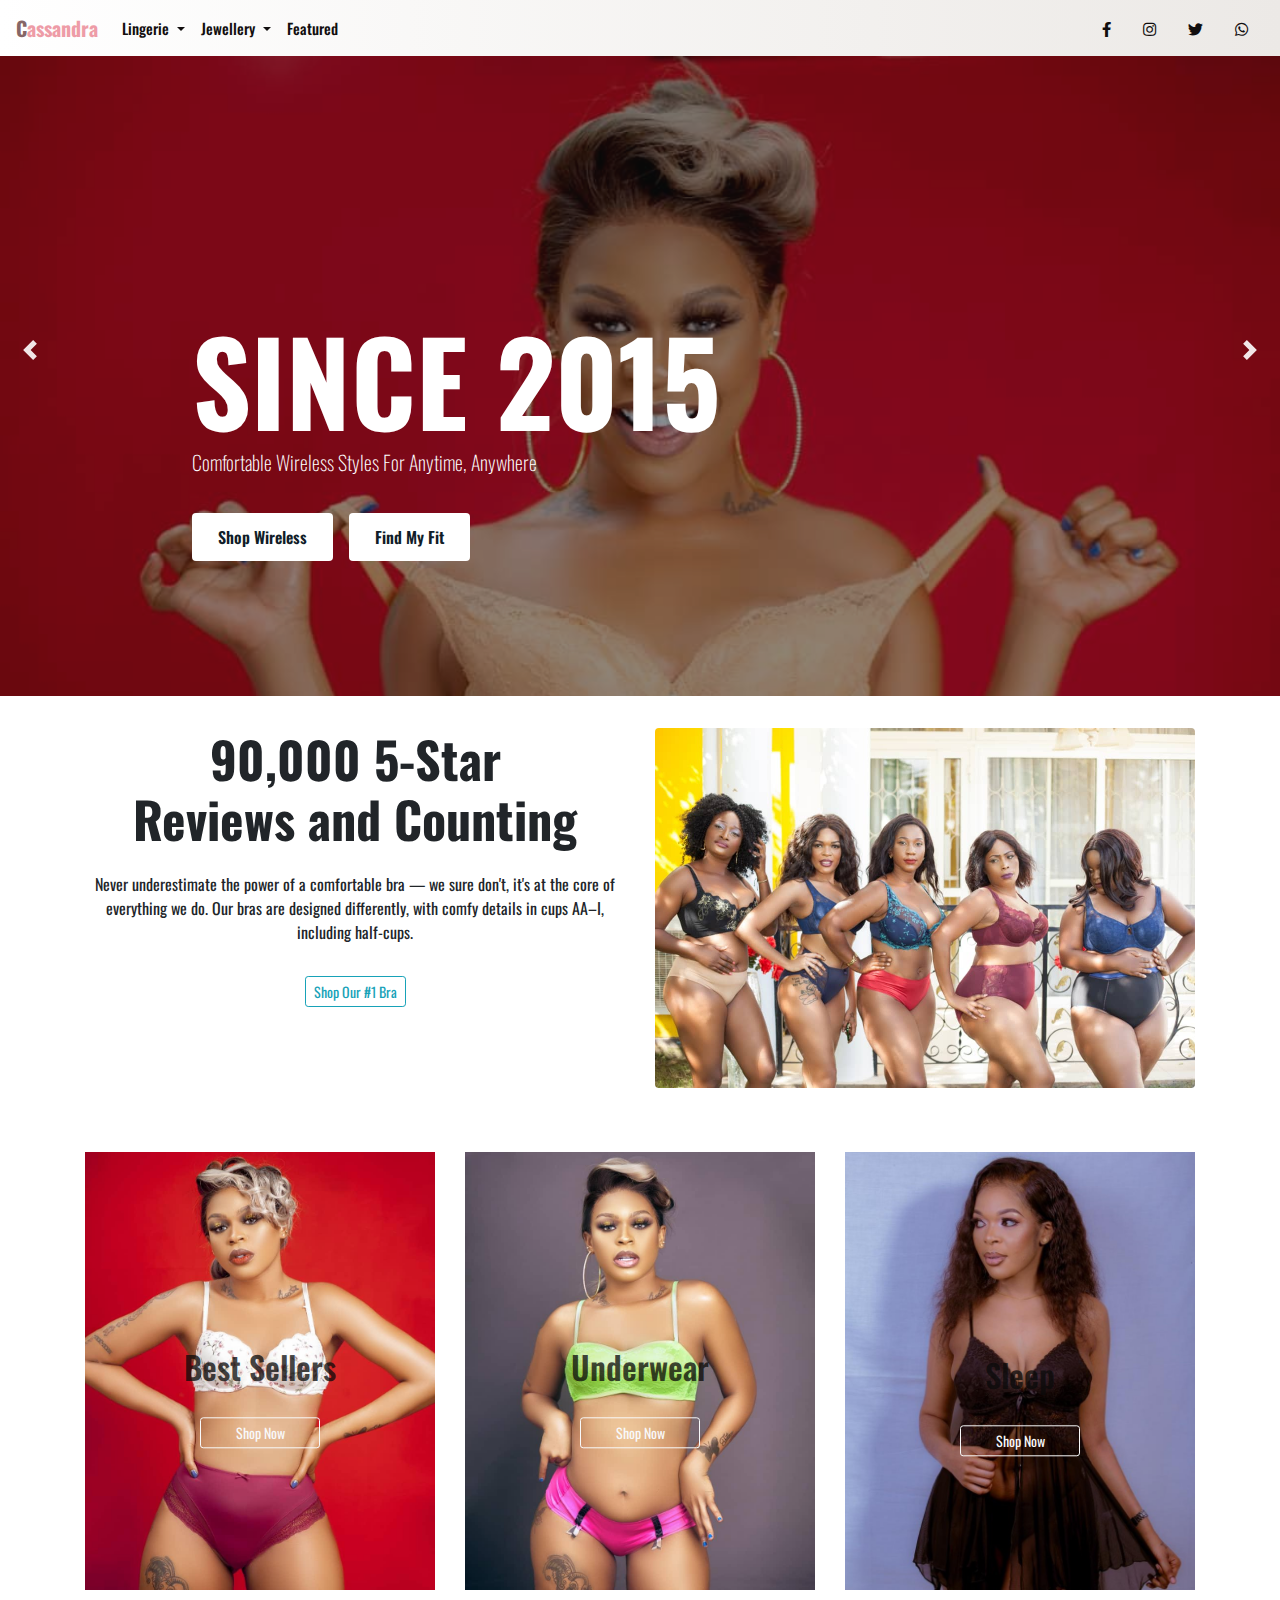
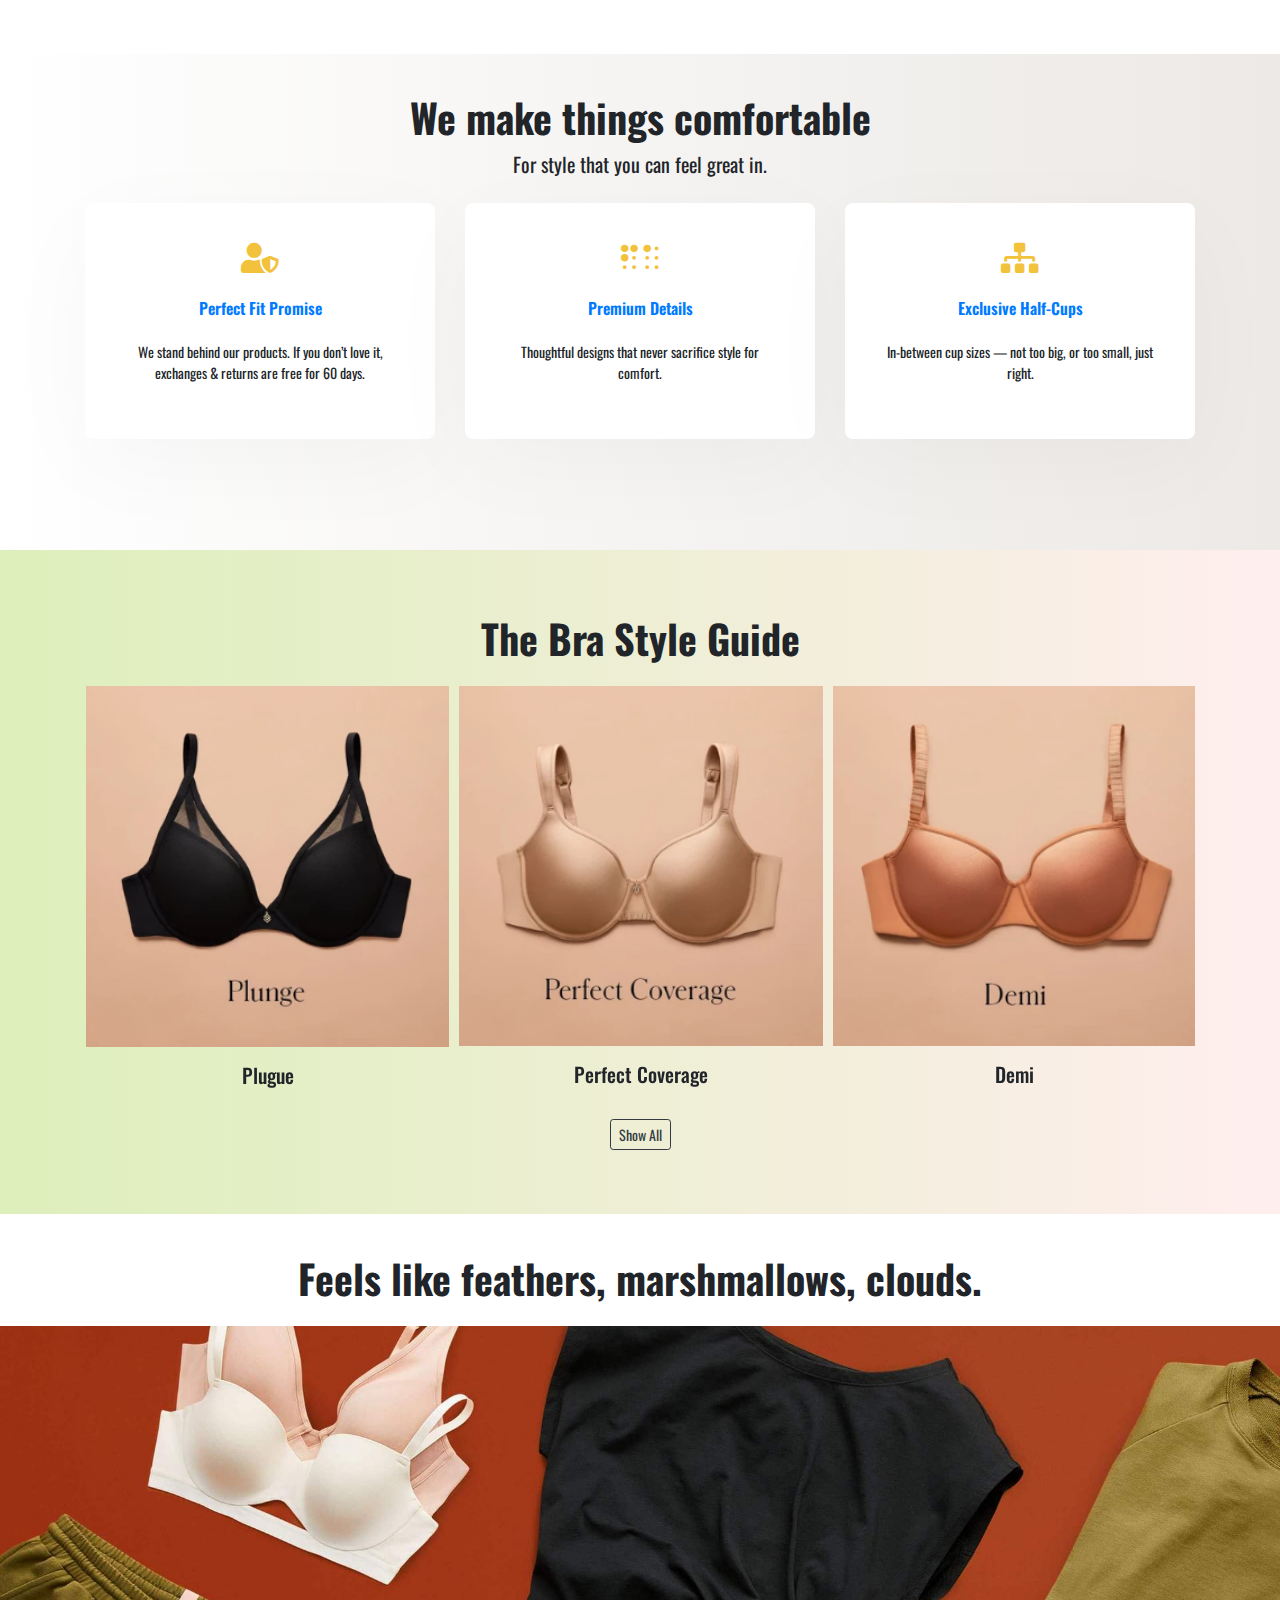
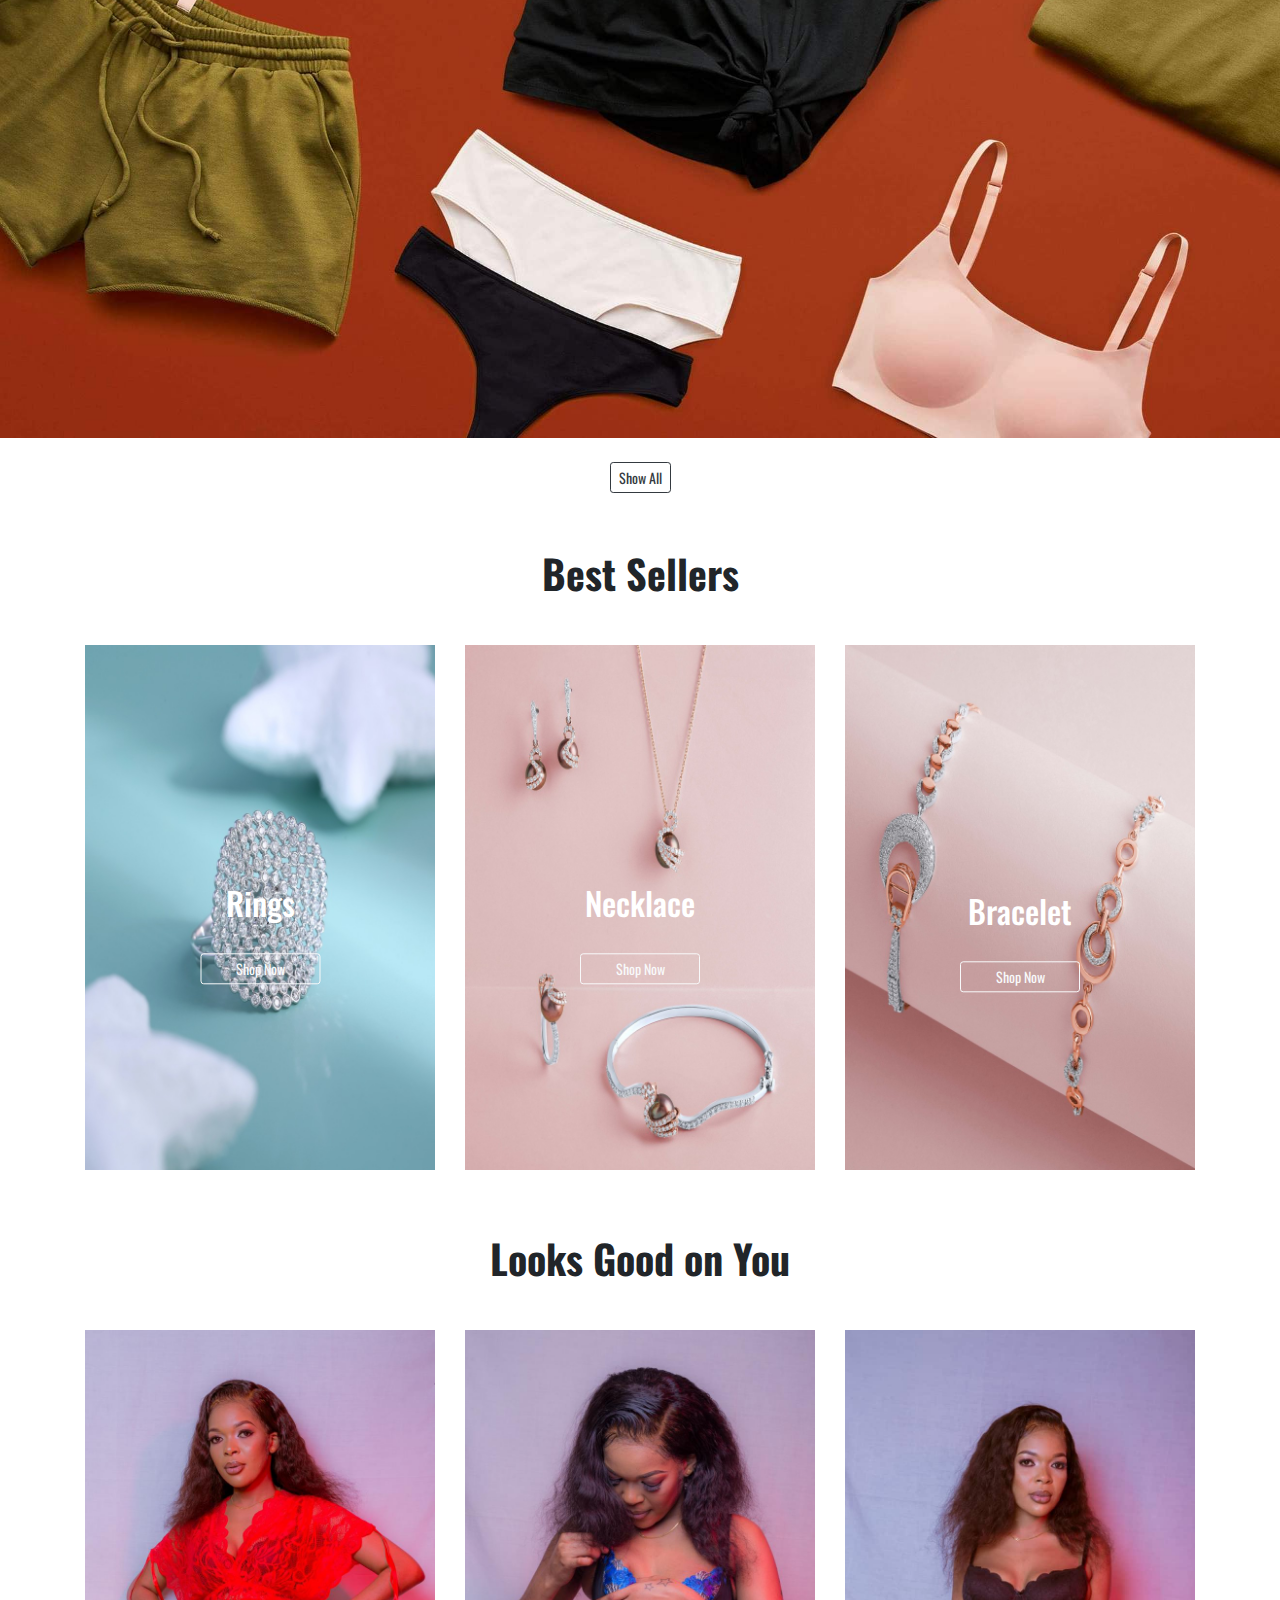
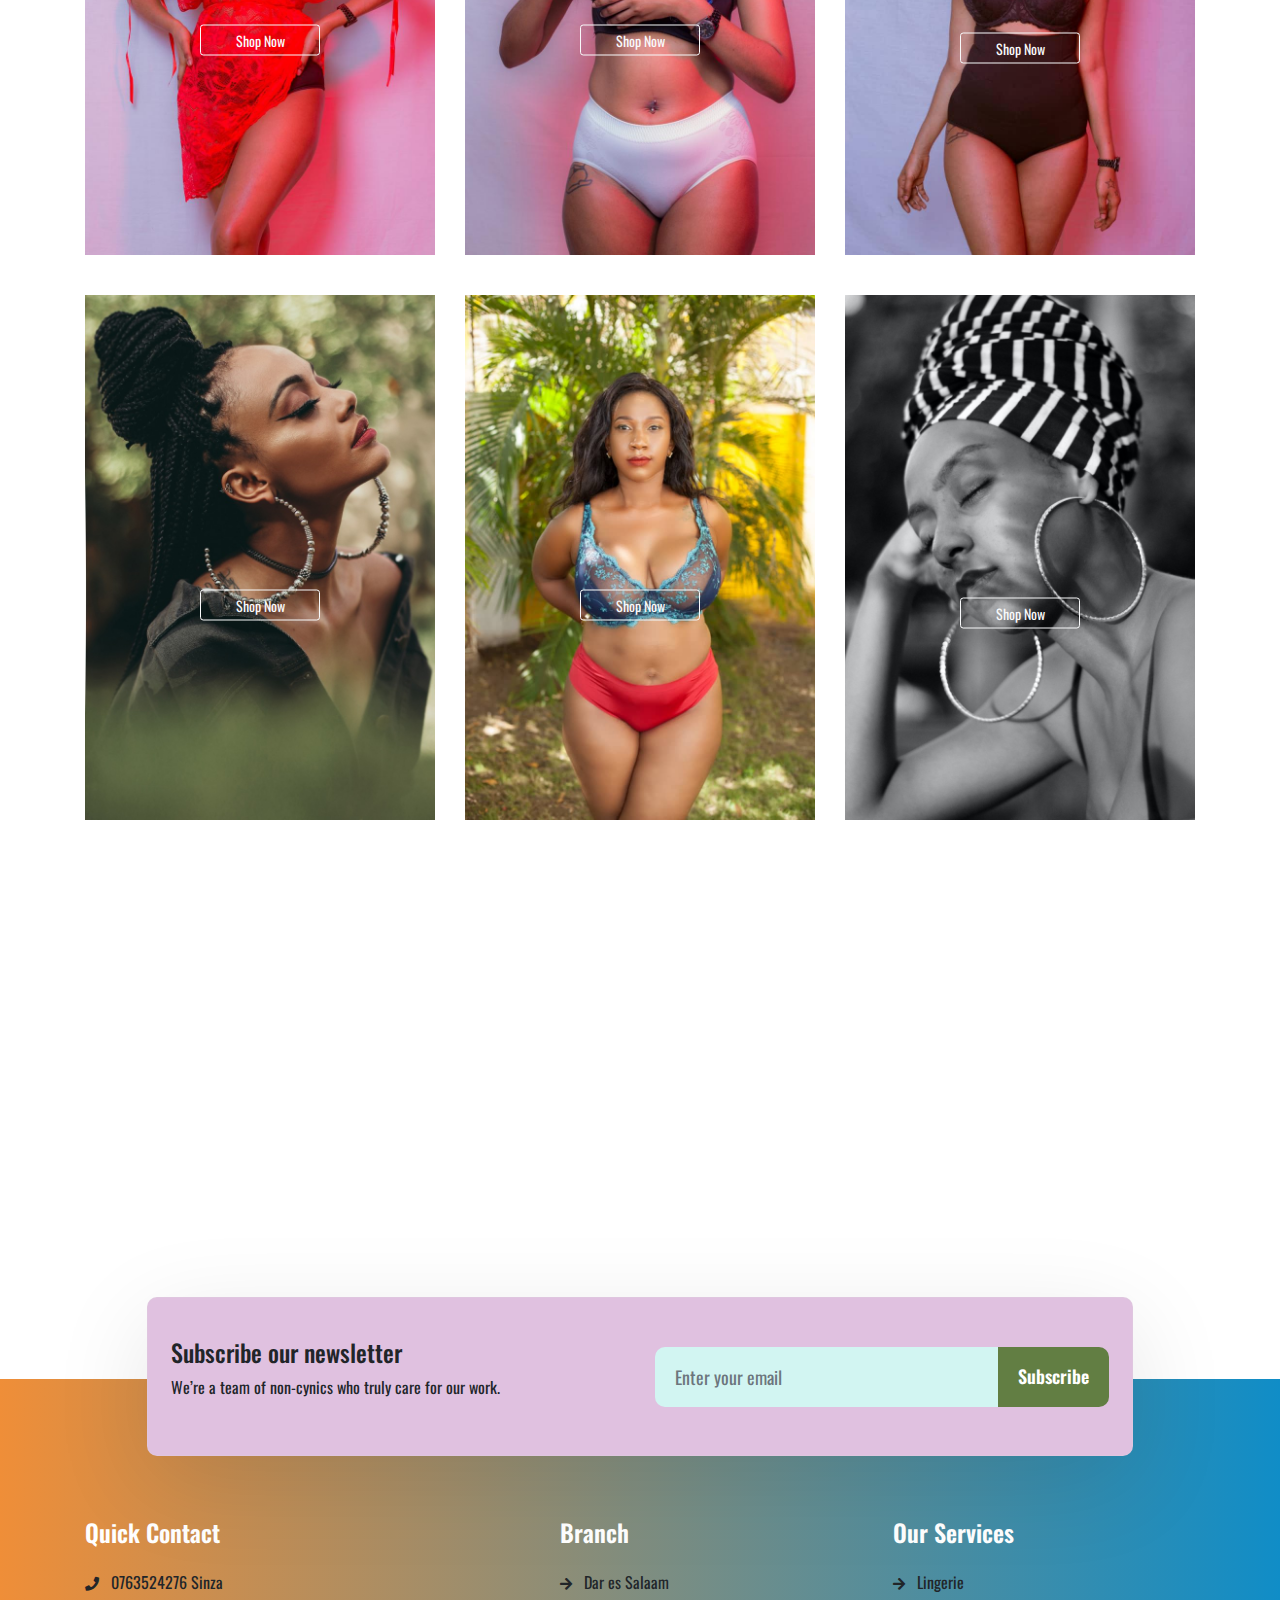
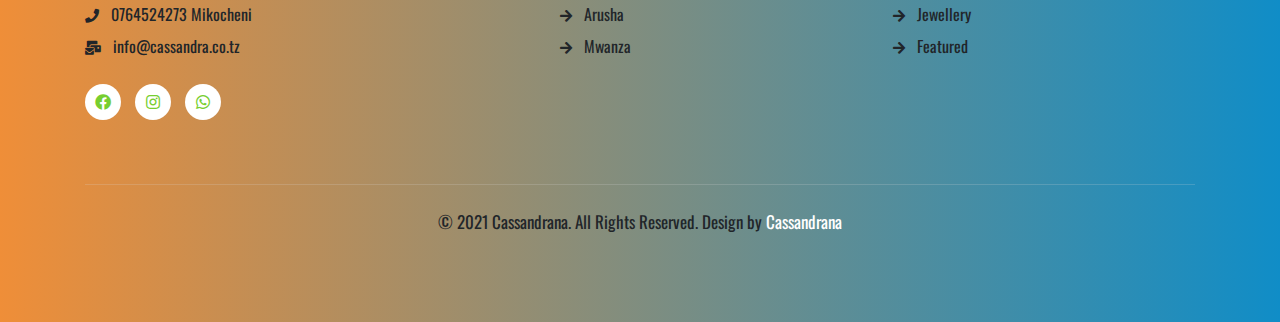
==== commit bc2eadc1: "Underwears, jewellery pages uploads" ====
--- a/index.html
+++ b/index.html
@@ -101,9 +101,9 @@
                   <h3 class="caro_h3">Since 2015</h3>
                   <p>Comfortable wireless styles for anytime, anywhere</p>
                   <div class="d-flex">
-                    <a href="#!" class="banner-btn btn">Shop Wireless</a>
+                    <a href="bras.html" class="banner-btn btn">Shop Wireless</a>
                     <span class="mr-3"></span>
-                    <a href="#!" class="banner-btn btn hide-sm">Find My Fit</a>
+                    <a href="bras.html" class="banner-btn btn hide-sm">Find My Fit</a>
                   </div>
                 </div>
               </div>
@@ -114,9 +114,9 @@
                   <h3 class="caro_h3_2">Underwear</h3>
                   <p>Find the perfect fit with bras starting at 12,000 Tshs </p>
                   <div class="d-flex">
-                    <a href="#!" class="banner-btn btn">Shop Now</a>
+                    <a href="collections.html" class="banner-btn btn">Shop Now</a>
                     <span class="mr-3"></span>
-                    <a href="#!" class="banner-btn btn hide-sm">Find My Fit</a>
+                    <a href="collections.html" class="banner-btn btn hide-sm">Find My Fit</a>
                   </div>
                 </div>
               </div>
@@ -209,7 +209,7 @@
           <h4 style="color: rgba(10, 10, 10, 0.76); font-size: 2rem; font-weight: 600;">
             Underwear
           </h4>
-          <a href="#!" class="btn btn-sm btn-outline-light centered_a"
+          <a href="collections.html" class="btn btn-sm btn-outline-light centered_a"
             style="margin-top: 3rem !important; width: 120px !important">
             Shop Now
           </a>
@@ -340,7 +340,7 @@
             <h5 class="mt-3">Wireless</h5>
           </div>
         </div>
-        <a href="#!" class="btn btn-sm btn-outline-dark ">Show All</a>
+        <a href="bras.html" class="btn btn-sm btn-outline-dark ">Show All</a>
       </div>
     </div>
   </div>
@@ -416,7 +416,7 @@
       <h3 class="mb-5" style="font-size: 40px; font-weight: 700;">Best Sellers</h3>
       <div class="row">
         <div class="col-md-4" style="margin-bottom: 1rem !important">
-          <img src="/assets/img/pexels-the-glorious-studio-5442463.jpg" alt="" class="img-fluid" />
+          <img src="/assets/img/pexels-the-glorious-studio-5442463 (1).jpg" alt="" class="img-fluid" />
           <div class="centered">
             <h4 style="color: rgb(255, 255, 255); font-size: 2rem">
               Rings
--- a/assets/css/app.css
+++ b/assets/css/app.css
@@ -1,10 +1,12 @@
+@import url('https://fonts.googleapis.com/css2?family=Oswald:wght@200;300;400;500;600;700;800;900&display=swap');
 @font-face {
 	font-family: Poppins;
 	src: url(/assets/fonts/Poppins-Regular.ttf);
 }
 
 * {
-	font-family: 'Poppins', sans-serif;
+	/* font-family: 'Poppins', sans-serif; */
+	font-family: 'Oswald', sans-serif;
 }
 
 .navbar {
@@ -410,16 +412,38 @@
 
 /* Bras  */
 
+.bras-cover .jewelley-cover {
+	color: white;
+}
+
 .bg-bras {
 	background-size: cover;
-	background-image: linear-gradient(to right, rgba(25, 25, 25, 0.7), rgba(0, 0, 0, 0.7)), url(../img/pexels-sora-shimazaki-5938628.jpg);
+	background-image: linear-gradient(to right, rgba(66, 24, 24, 0.7), rgba(115, 235, 215, 0.198)), url(../img/Bras/bras-banner.jpg);
 	background-repeat: no-repeat, no-repeat, no-repeat;
 	background-position: center;
-	background-attachment: fixed;
-	min-height: 300px !important;
-}
-
-.bras-inner {
+	/* background-attachment: fixed; */
+	min-height: 400px !important;
+}
+
+.bg-underwear {
+	background-size: cover;
+	background-image: linear-gradient(to right, rgba(66, 24, 24, 0.7), rgba(115, 235, 215, 0.198)), url(../img/Underwears/underwear-banner_1440x.jpg);
+	background-repeat: no-repeat, no-repeat, no-repeat;
+	background-position: center;
+	/* background-attachment: fixed; */
+	min-height: 400px !important;
+}
+
+.bg-jewelley {
+	background-size: cover;
+	background-image: linear-gradient(to right, rgba(66, 24, 24, 0.7), rgba(115, 235, 215, 0.198)), url(../img/Jewellery/jewelley-banner.jpg);
+	background-repeat: no-repeat, no-repeat, no-repeat;
+	background-position: center;
+	/* background-attachment: fixed; */
+	min-height: 400px !important;
+}
+
+.bras-inner .underwear-inner .jewelley-inner {
 	position: relative;
 	display: inline-block;
 	vertical-align: middle;
@@ -427,8 +451,15 @@
 	line-height: 1.5;
 	font-weight: 400;
 	text-transform: capitalize;
-	color: #fff;
-	margin-top: 25px !important;
+	color: rgb(206, 10, 10) !important;
+	text-shadow: #03cce6;
+	margin-top: 500px !important;
+}
+
+.bras-inner .underwear-inner p {
+	font-size: 3.2em;
+	line-height: 1.5;
+	font-weight: 400;
 }
 
 .bras-list {
@@ -446,35 +477,11 @@
 	border: none;
 }
 
-.breadcrumb li a {
-	text-decoration: none;
-}
-
-.breadcrumbs-custom-path li {
-	position: relative;
-	display: inline-block;
-	vertical-align: middle;
-	font-size: 1.2em;
-	line-height: 1.5;
-	font-weight: 400;
-	text-transform: capitalize;
-	/* color: #fff; */
-	margin-top: 25px !important;
-}
-
-.breadcrumbs-custom-path li a {
-	color: #fff;
-	opacity: .6;
-}
-
-.breadcrumbs-custom-path li a:hover {
-	/* color: ; */
-}
-
-.breadcrumbs-custom-path li span.fa {
-	font-size: 12px;
-	vertical-align: 2px;
-}
+.rating .fas {
+	text-decoration: none !important;
+}
+
+/* Bras end  */
 
 /*--/footer--*/
 
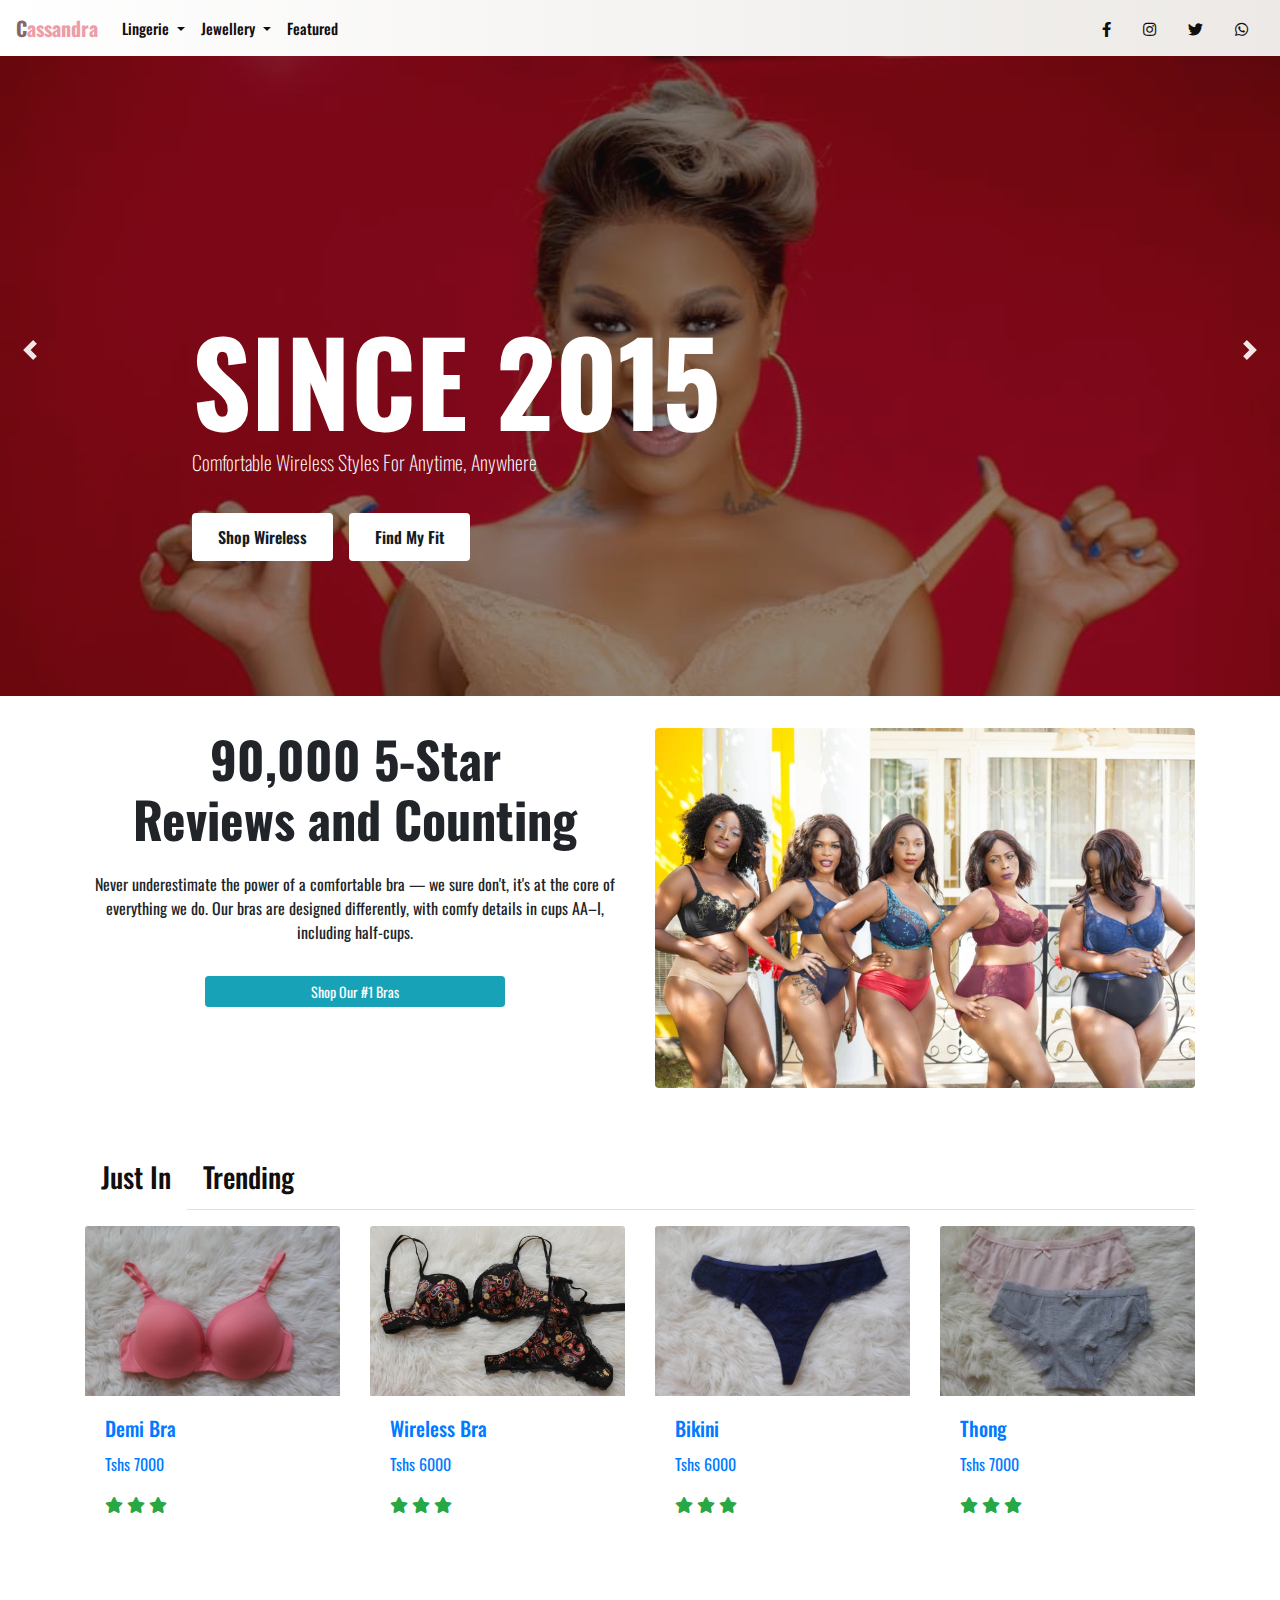
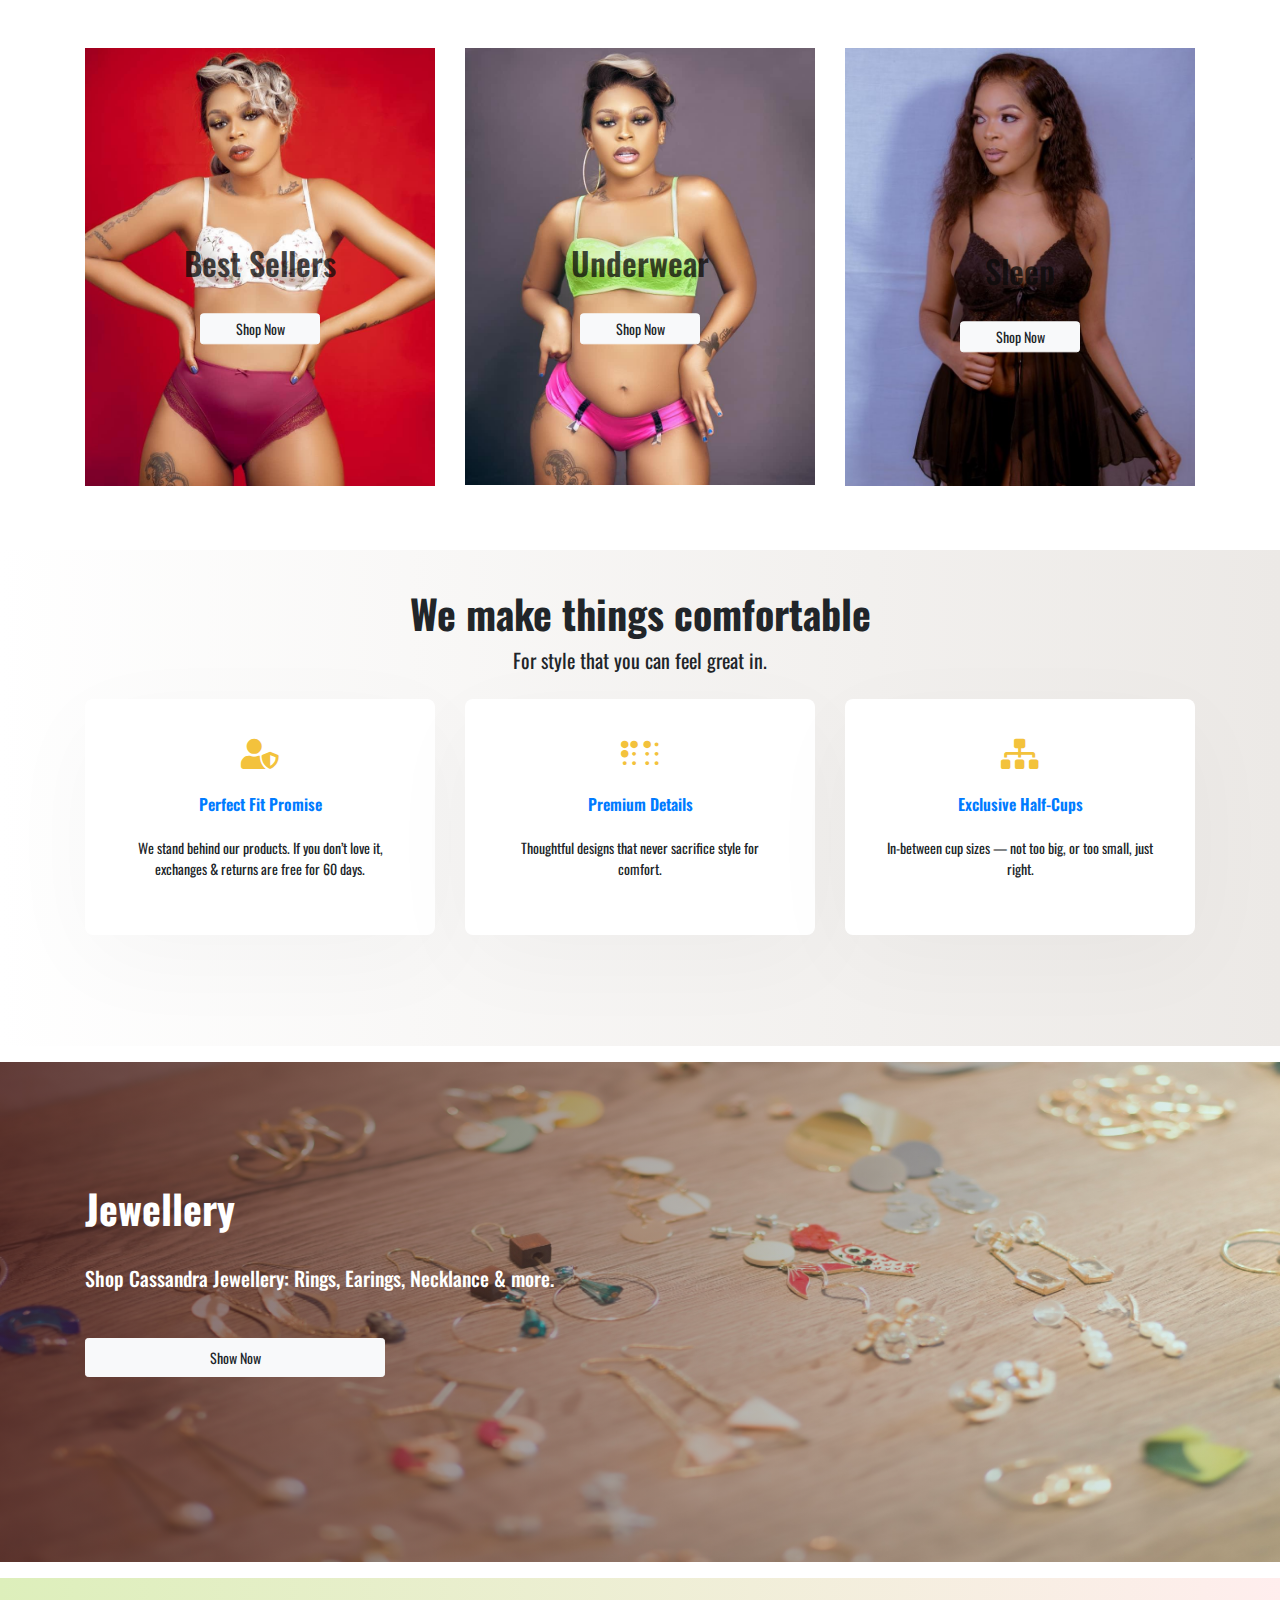
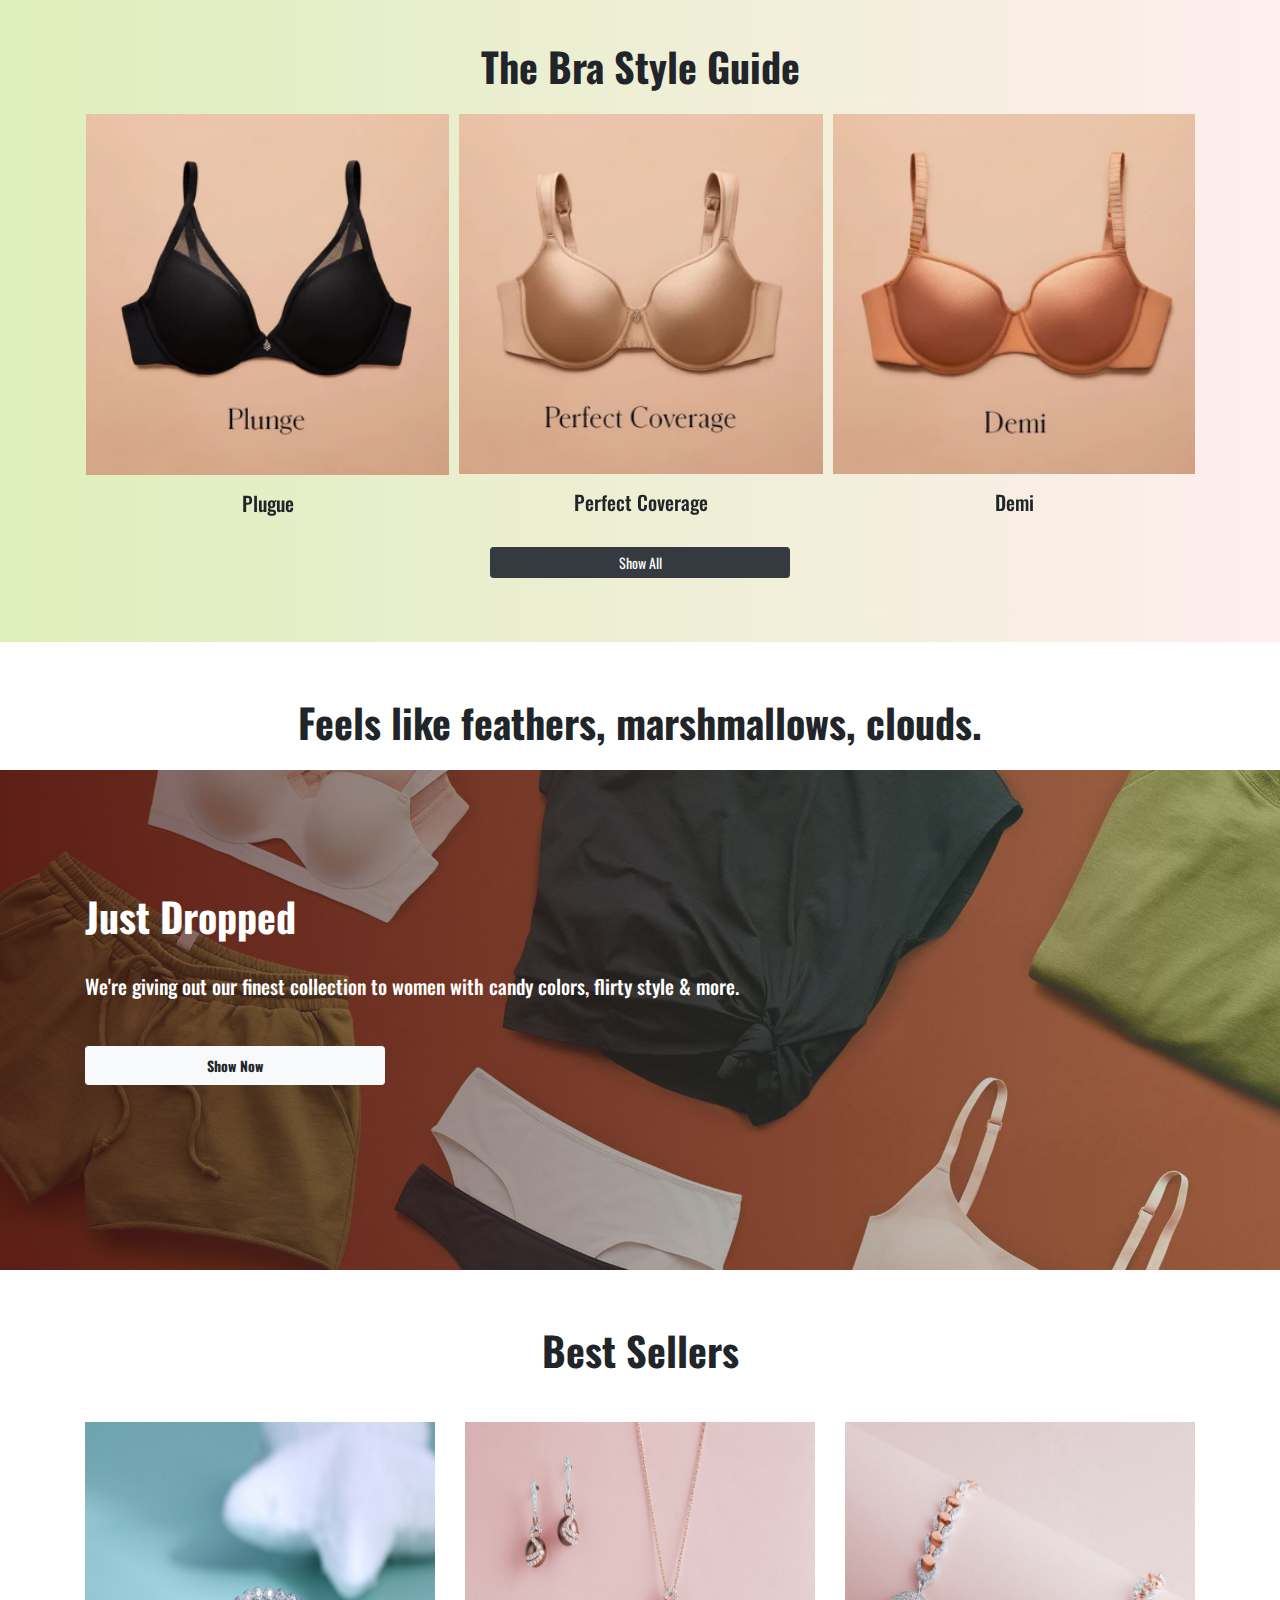
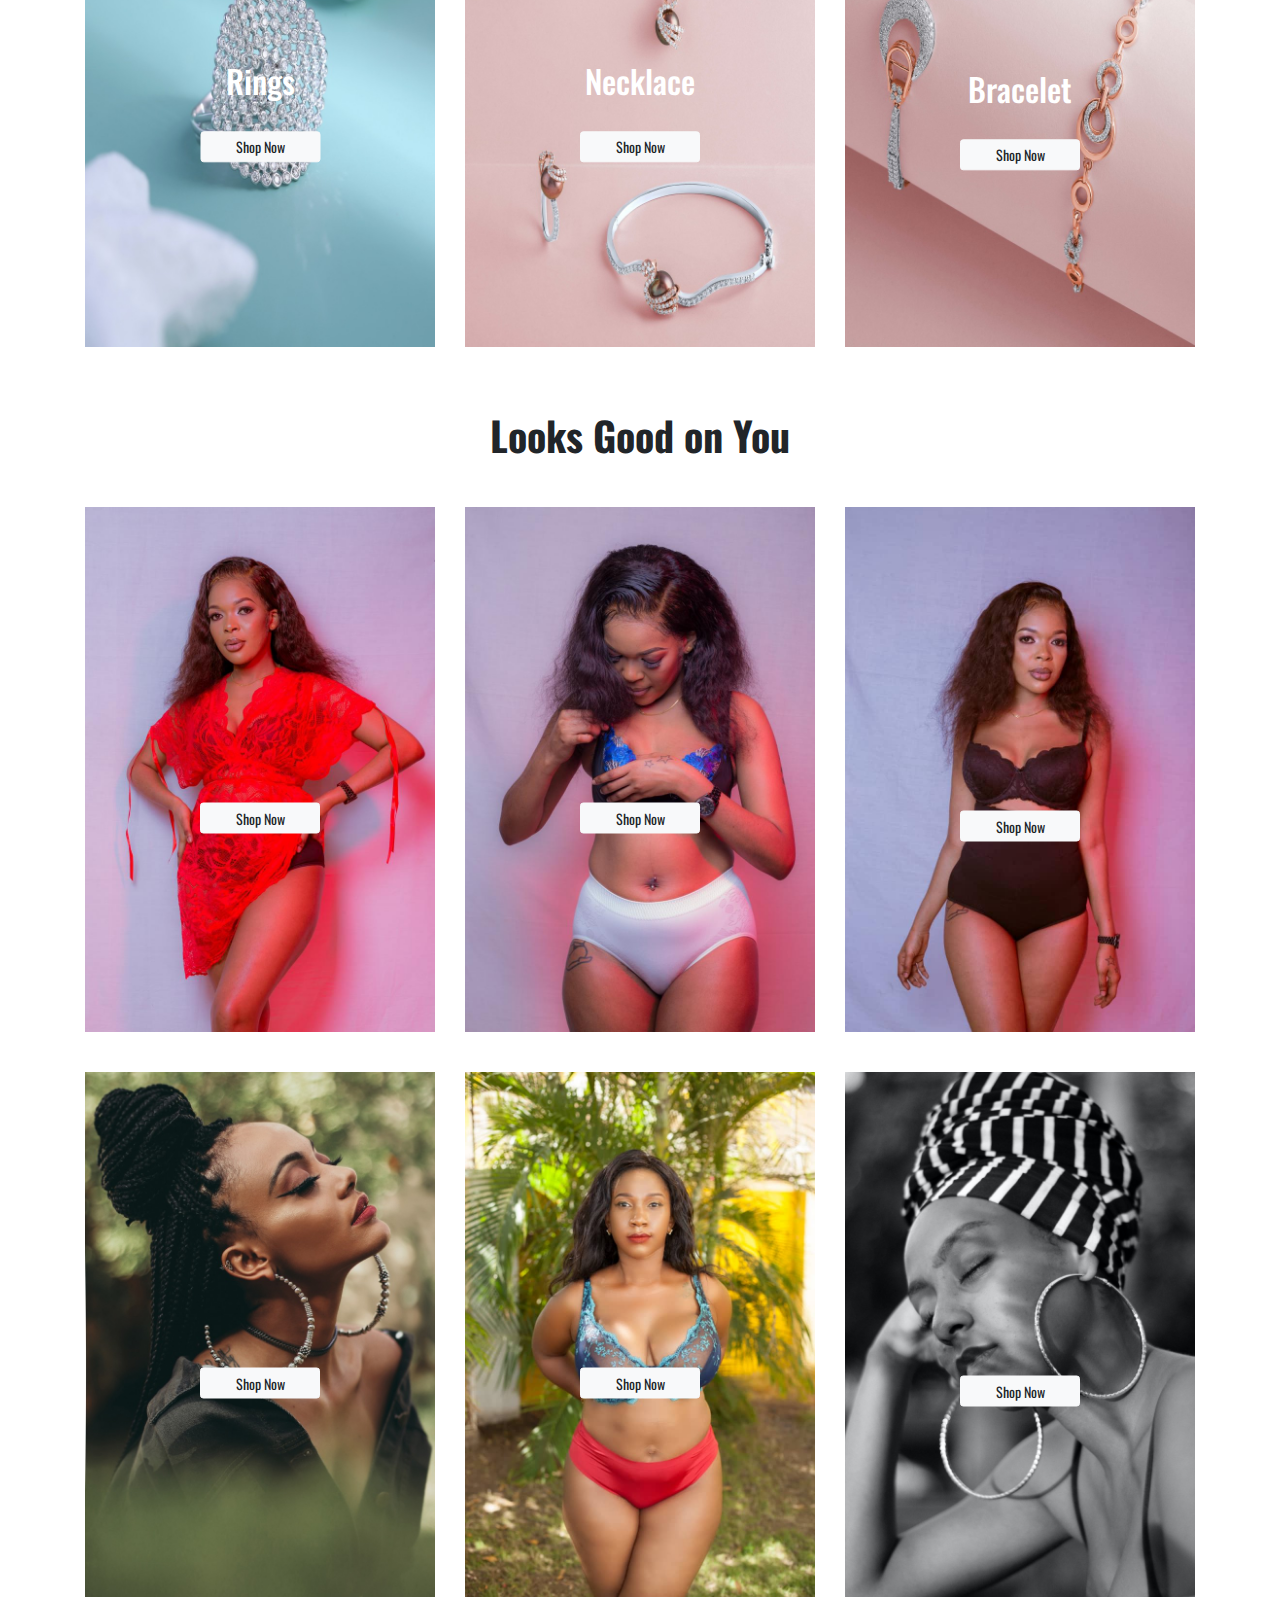
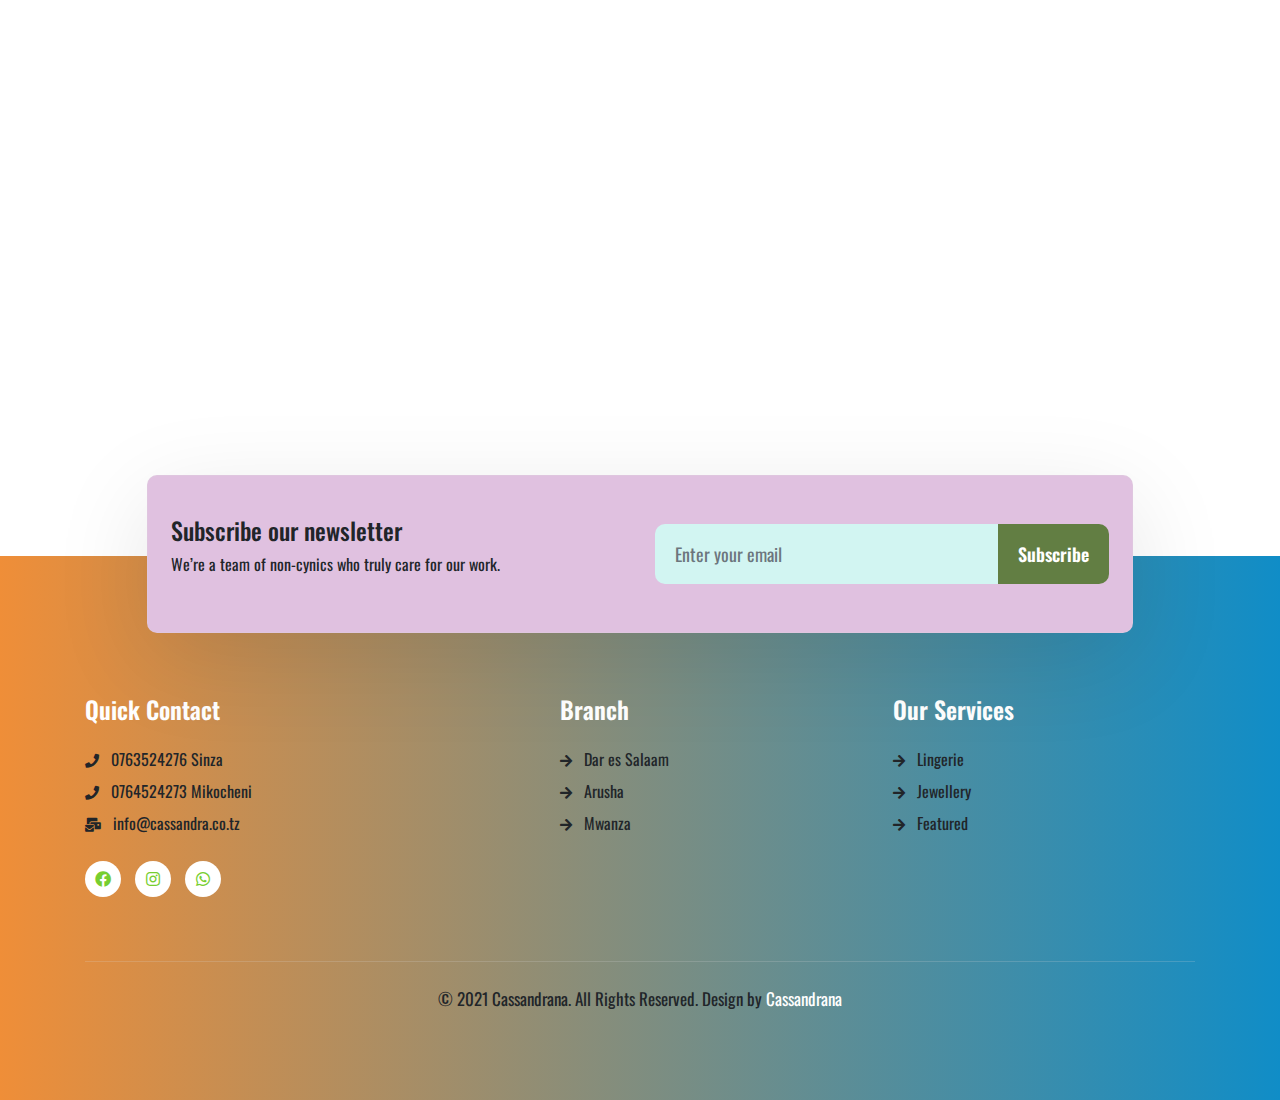
==== commit bdad4559: "UI Updates" ====
--- a/index.html
+++ b/index.html
@@ -9,6 +9,8 @@
   <link rel="shortcut icon" href="assets/img/logo.png" type="image/x-icon" />
   <link rel="stylesheet" href="assets/css/bootstrap.min.css" />
   <link rel="stylesheet" href="assets/css/app.css" />
+  <link rel="stylesheet" href="assets/css/magnific-popup.css" />
+    <link rel="stylesheet" href="assets/css/animate.min.css" />
   <link rel="stylesheet" href="https://cdnjs.cloudflare.com/ajax/libs/font-awesome/5.15.3/css/all.min.css"
     referrerpolicy="no-referrer" />
   <link rel="stylesheet" href="assets/css/owl.carousel.min.css">
@@ -177,12 +179,199 @@
             don't, it's at the core of everything we do. Our bras are designed
             differently, with comfy details in cups AA–I, including half-cups.
           </p>
-          <a href="bras.html" class="btn btn-sm btn-outline-info">Shop Our #1 Bra</a>
+          <a href="bras.html" class="btn btn-sm btn-info w-btn">Shop Our #1 Bras</a>
         </div>
       </div>
       <div class="col-md-6">
         <div style="margin-top: 2rem !important">
           <img src="/assets/img/group.jpg" alt="" class="img-fluid rounded" srcset="" />
+        </div>
+      </div>
+    </div>
+  </div>
+
+  <div class="py-3 container">
+    <nav class="">
+      <div class="nav nav-tabs text-center " id="nav-tab" role="tablist">
+        <a class="nav-link active border-0" id="just-in-tab" data-toggle="tab" href="#just-in" role="tab" aria-controls="just-in" aria-selected="true"><h3>Just In</h3> </a>
+        <a class="nav-link border-0" id="trending-tab" data-toggle="tab" href="#trending" role="tab" aria-controls="trending" aria-selected="false"><h3>Trending</h3></a>
+      </div>
+    </nav>
+    <div class="tab-content" id="nav-tabContent">
+      <div class="tab-pane fade show active" id="just-in" role="tabpanel" aria-labelledby="just-in-tab">
+        <div class="row py-3">
+              <div class="col-md-3 mb-3">
+                <a
+                  class="card portfolio-popup border-0"
+                  href="/assets/img/Bras/bra5.jpg"
+                >
+                  <img
+                    src="/assets/img/Bras/bra5.jpg"
+                    class="card-img-top"
+                    alt="..."
+                  />
+                  <div class="card-body">
+                    <h5 class="card-title">Demi Bra</h5>
+                    <p>Tshs 7000</p>
+                    <div class="rating">
+                      <i class="fas fa-star text-success"></i>
+                      <i class="fas fa-star text-success"></i>
+                      <i class="fas fa-star text-success"></i>
+                    </div>
+                  </div>
+                </a>
+              </div>
+              <div class="col-md-3 mb-3">
+                <a
+                  class="card portfolio-popup border-0"
+                  href="/assets/img/Bras/bra9.jpg"
+                >
+                  <img
+                    src="/assets/img/Bras/bra9.jpg"
+                    class="card-img-top"
+                    alt="..."
+                  />
+                  <div class="card-body">
+                    <h5 class="card-title">Wireless Bra</h5>
+                    <p>Tshs 6000</p>
+                    <div class="rating">
+                      <i class="fas fa-star text-success"></i>
+                      <i class="fas fa-star text-success"></i>
+                      <i class="fas fa-star text-success"></i>
+                    </div>
+                  </div>
+                </a>
+              </div>
+              <div class="col-md-3 mb-3">
+                <a
+                  class="card portfolio-popup border-0"
+                  href="/assets/img/Underwears/uw6.jpg"
+                >
+                  <img
+                    src="/assets/img/Underwears/uw6.jpg"
+                    class="card-img-top"
+                    alt="..."
+                  />
+                  <div class="card-body">
+                    <h5 class="card-title">Bikini</h5>
+                    <p>Tshs 6000</p>
+                    <div class="rating">
+                      <i class="fas fa-star text-success"></i>
+                      <i class="fas fa-star text-success"></i>
+                      <i class="fas fa-star text-success"></i>
+                    </div>
+                  </div>
+                </a>
+              </div>
+              <div class="col-md-3 mb-3">
+                <a
+                  class="card portfolio-popup border-0"
+                  href="/assets/img/Underwears/uw5.jpg"
+                >
+                  <img
+                    src="/assets/img/Underwears/uw5.jpg"
+                    class="card-img-top"
+                    alt="..."
+                  />
+                  <div class="card-body">
+                    <h5 class="card-title">Thong</h5>
+                    <p>Tshs 7000</p>
+                    <div class="rating">
+                      <i class="fas fa-star text-success"></i>
+                      <i class="fas fa-star text-success"></i>
+                      <i class="fas fa-star text-success"></i>
+                    </div>
+                  </div>
+                </a>
+              </div>
+        </div>
+      </div>
+      <div class="tab-pane fade" id="trending" role="tabpanel" aria-labelledby="trending-tab">
+        <div class="row py-3">
+              <div class="col-md-3 mb-3">
+                <a
+                  class="card portfolio-popup border-0"
+                  href="/assets/img/Sleep/s2.jpg"
+                >
+                  <img
+                    src="/assets/img/Sleep/s2.jpg"
+                    class="card-img-top"
+                    alt="..."
+                  />
+                  <div class="card-body">
+                    <h5 class="card-title">Night Dress</h5>
+                    <p>Tshs 7000</p>
+                    <div class="rating">
+                      <i class="fas fa-star text-success"></i>
+                      <i class="fas fa-star text-success"></i>
+                      <i class="fas fa-star text-success"></i>
+                    </div>
+                  </div>
+                </a>
+              </div>
+              <div class="col-md-3 mb-3">
+                <a
+                  class="card portfolio-popup border-0"
+                  href="/assets/img/New/img1.jpg"
+                >
+                  <img
+                    src="/assets/img/New/img1.jpg"
+                    class="card-img-top"
+                    alt="..."
+                  />
+                  <div class="card-body">
+                    <h5 class="card-title">Waist Trainer</h5>
+                    <p>Tshs 7000</p>
+                    <div class="rating">
+                      <i class="fas fa-star text-success"></i>
+                      <i class="fas fa-star text-success"></i>
+                      <i class="fas fa-star text-success"></i>
+                    </div>
+                  </div>
+                </a>
+              </div>
+              <div class="col-md-3 mb-3">
+                <a
+                  class="card portfolio-popup border-0"
+                  href="/assets/img/New/img9.jpg"
+                >
+                  <img
+                    src="/assets/img/New/img9.jpg"
+                    class="card-img-top"
+                    alt="..."
+                  />
+                  <div class="card-body">
+                    <h5 class="card-title">Underwears</h5>
+                    <p>Tshs 6000</p>
+                    <div class="rating">
+                      <i class="fas fa-star text-success"></i>
+                      <i class="fas fa-star text-success"></i>
+                      <i class="fas fa-star text-success"></i>
+                    </div>
+                  </div>
+                </a>
+              </div>
+              <div class="col-md-3 mb-3">
+                <a
+                  class="card portfolio-popup border-0"
+                  href="/assets/img/New/img17.jpg"
+                >
+                  <img
+                    src="/assets/img/New/img17.jpg"
+                    class="card-img-top"
+                    alt="..."
+                  />
+                  <div class="card-body">
+                    <h5 class="card-title">Underwears</h5>
+                    <p>Tshs 7000</p>
+                    <div class="rating">
+                      <i class="fas fa-star text-success"></i>
+                      <i class="fas fa-star text-success"></i>
+                      <i class="fas fa-star text-success"></i>
+                    </div>
+                  </div>
+                </a>
+              </div>
         </div>
       </div>
     </div>
@@ -197,7 +386,7 @@
           <h4 style="color: rgba(10, 10, 10, 0.76); font-size: 2rem; font-weight: 600;">
             Best Sellers
           </h4>
-          <a href="#!" class="btn btn-sm btn-outline-light centered_a"
+          <a href="#!" class="btn btn-sm btn-light centered_a"
             style="margin-top: 3rem !important; width: 120px !important">
             Shop Now
           </a>
@@ -209,7 +398,7 @@
           <h4 style="color: rgba(10, 10, 10, 0.76); font-size: 2rem; font-weight: 600;">
             Underwear
           </h4>
-          <a href="collections.html" class="btn btn-sm btn-outline-light centered_a"
+          <a href="underwear.html" class="btn btn-sm btn-light centered_a"
             style="margin-top: 3rem !important; width: 120px !important">
             Shop Now
           </a>
@@ -219,7 +408,7 @@
         <img src="/assets/img/Feature 2 4.jpeg" alt="" class="img-fluid" style="min-height: 10px !important;" />
         <div class="centered">
           <h4 style="color: rgba(10, 10, 10, 0.76); font-size: 2rem; font-weight: 600;">Sleep</h4>
-          <a href="#!" class="btn btn-sm btn-outline-light centered_a" style="
+          <a href="#!" class="btn btn-sm btn-light centered_a" style="
                 margin-top: 3rem !important;
 
                 width: 120px !important;
@@ -231,7 +420,10 @@
     </div>
   </div>
 
-  <!-- Feature 3 -->
+  <!-- Bikini Features  -->
+  
+
+  <!-- Feature 3 We make things comfortable -->
   <div style="
         background: #ECE9E6; 
         background: -webkit-linear-gradient(to right, #FFFFFF, #ECE9E6);
@@ -308,7 +500,24 @@
     </div>
   </div>
 
-  <!-- Feature 4 -->
+  <!-- Random Feature - Jewellery  -->
+  <div class="py-3">
+    <section class="jewelley-cover">
+      <div class="bg-jewelley-home py-5">
+        <div class="container mt-5">
+          <div class="jewelley-inner text-white">
+            <h1 style="font-weight: 800; line-height: 100px">Jewellery</h1>
+            <h5>Shop Cassandra Jewellery: Rings, Earings, Necklance & more.</h5>
+            <div class="mt-5">
+              <a href="collections.html" class="btn btn-sm btn-light w-btn p-2">Show Now</a>
+            </div>
+          </div>
+        </div>
+      </div>
+    </section>
+  </div>
+
+  <!-- Feature 4 The Bra Style Guide -->
   <div style="
       background: #FFEEEE;
       background: -webkit-linear-gradient(to right, #DDEFBB, #FFEEEE);
@@ -340,18 +549,27 @@
             <h5 class="mt-3">Wireless</h5>
           </div>
         </div>
-        <a href="bras.html" class="btn btn-sm btn-outline-dark ">Show All</a>
-      </div>
-    </div>
-  </div>
-
-  <!-- Feature 5 -->
-  <div class="text-center mb-4 pt-2 pb-2">
-    <h3 style="font-size: 40px; font-weight: 700;">Feels like feathers, marshmallows, clouds.</h3>
-    <img
-      src="/assets/img/Hero2_Soft-Collection_Desktop_96c4416a-9c30-4b81-8990-42563103ca0c_1920X_crop_center.progressive.jpg"
-      class="img-fluid mt-3" alt="" srcset="">
-    <a href="#!" class="btn btn-sm btn-outline-dark mt-4">Show All</a>
+        <a href="bras.html" class="btn btn-sm btn-dark w-btn">Show All</a>
+      </div>
+    </div>
+  </div>
+
+  <!-- Feature 5 Just Dropped -->
+  <div class=" mb-4 pt-2 pb-2">
+    <h3 style="font-size: 40px; font-weight: 700;" class="container py-3 text-center">Feels like feathers, marshmallows, clouds.</h3>
+    <section class="new-arrial">
+      <div class="new-arrial-bg py-5">
+        <div class="container mt-5">
+          <div class="jewelley-inner text-white">
+            <h1 style="font-weight: 800; line-height: 100px">Just Dropped</h1>
+            <h5>We're giving out our finest collection to women with candy colors, flirty style & more.</h5>
+            <div class="mt-5">
+              <a href="bras.html" class="btn btn-sm btn-light w-btn p-2 font-weight-bold">Show Now</a>
+            </div>
+          </div>
+        </div>
+      </div>
+    </section>
   </div>
 
   <!-- Feature 6 -->
@@ -410,7 +628,7 @@
     </div>
   </div> -->
 
-  <!-- Feature 7 -->
+  <!-- Feature 7 Best Sellers -->
   <div class="mt-5">
     <div class="container text-center">
       <h3 class="mb-5" style="font-size: 40px; font-weight: 700;">Best Sellers</h3>
@@ -421,7 +639,7 @@
             <h4 style="color: rgb(255, 255, 255); font-size: 2rem">
               Rings
             </h4>
-            <a href="#!" class="btn btn-sm btn-outline-light centered_a"
+            <a href="collections.html" class="btn btn-sm btn-light centered_a"
               style="margin-top: 3rem !important; width: 120px !important">
               Shop Now
             </a>
@@ -433,7 +651,7 @@
             <h4 style="color: rgb(255, 255, 255); font-size: 2rem">
               Necklace
             </h4>
-            <a href="#!" class="btn btn-sm btn-outline-light centered_a"
+            <a href="collections.html" class="btn btn-sm btn-light centered_a"
               style="margin-top: 3rem !important; width: 120px !important">
               Shop Now
             </a>
@@ -443,7 +661,7 @@
           <img src="/assets/img/pexels-the-glorious-studio-6716442.jpg" alt="" class="img-fluid" />
           <div class="centered">
             <h4 style="color: rgb(255, 255, 255); font-size: 2rem">Bracelet</h4>
-            <a href="#!" class="btn btn-sm btn-outline-light centered_a" style="
+            <a href="collections.html" class="btn btn-sm btn-light centered_a" style="
                 margin-top: 3rem !important;
 
                 width: 120px !important;
@@ -456,7 +674,7 @@
     </div>
   </div>
 
-  <!-- Feature 8 -->
+  <!-- Feature 8 Looks Good on You -->
   <div class="mt-5">
     <div class="container text-center">
       <h3 class="mb-5" style="font-size: 40px; font-weight: 700;">Looks Good on You</h3>
@@ -465,7 +683,7 @@
           <img src="/assets/img/Feature 8 1 (1).jpeg" alt="" class="img-fluid" />
           <div class="centered">
             
-            <a href="#!" class="btn btn-sm btn-outline-light centered_a"
+            <a href="#!" class="btn btn-sm btn-light centered_a"
               style="margin-top: 3rem !important; width: 120px !important">
               Shop Now
             </a>
@@ -475,7 +693,7 @@
           <img src="/assets/img/Feature 8 1 (2).jpeg" alt="" class="img-fluid" />
           <div class="centered">
             
-            <a href="#!" class="btn btn-sm btn-outline-light centered_a"
+            <a href="#!" class="btn btn-sm btn-light centered_a"
               style="margin-top: 3rem !important; width: 120px !important">
               Shop Now
             </a>
@@ -484,7 +702,7 @@
         <div class="col-md-4">
           <img src="/assets/img/Feature 8 1 (3).jpeg" alt="" class="img-fluid" />
           <div class="centered">
-            <a href="#!" class="btn btn-sm btn-outline-light centered_a" style="
+            <a href="#!" class="btn btn-sm btn-light centered_a" style="
                 margin-top: 3rem !important;
 
                 width: 120px !important;
@@ -499,7 +717,7 @@
           <img src="/assets/img/pexels-nappy-2648203.jpg" alt="" class="img-fluid" />
           <div class="centered">
             
-            <a href="#!" class="btn btn-sm btn-outline-light centered_a"
+            <a href="#!" class="btn btn-sm btn-light centered_a"
               style="margin-top: 3rem !important; width: 120px !important">
               Shop Now
             </a>
@@ -509,7 +727,7 @@
           <img src="/assets/img/img13.jpg" alt="" class="img-fluid" />
           <div class="centered">
             
-            <a href="#!" class="btn btn-sm btn-outline-light centered_a"
+            <a href="#!" class="btn btn-sm btn-light centered_a"
               style="margin-top: 3rem !important; width: 120px !important">
               Shop Now
             </a>
@@ -518,7 +736,7 @@
         <div class="col-md-4">
           <img src="/assets/img/pexels-bruno-dias-2747417.jpg" alt="" class="img-fluid" />
           <div class="centered">
-            <a href="#!" class="btn btn-sm btn-outline-light centered_a" style="
+            <a href="#!" class="btn btn-sm btn-light centered_a" style="
                 margin-top: 3rem !important;
 
                 width: 120px !important;
@@ -531,8 +749,7 @@
     </div>
   </div>
 
-
-  <!-- Feature 9 -->
+  <!-- Feature 9 Maps -->
   <div class="mt-5">
     <div class="container-fluid text-center">
      <div class="row">
@@ -553,7 +770,6 @@
       </div>
     </div>
   </div>
-  
 
   <!-- Footer  -->
   <footer class="footer-28 position-relative py-5">
@@ -671,6 +887,8 @@
   <script src="/assets/js/popper.min.js"></script>
   <script src="/assets/js/bootstrap.min.js"></script>
   <script src="/assets/js/owl.carousel.min.js"></script>
+      <script src="/assets/js/magnific-popup.min.js"></script>
+
   <script src="/assets/js/app.js"></script>
 </body>
 
--- a/assets/css/app.css
+++ b/assets/css/app.css
@@ -443,7 +443,34 @@
 	min-height: 400px !important;
 }
 
-.bras-inner .underwear-inner .jewelley-inner {
+.bg-jewelley-home {
+	background-size: cover;
+	background-image: linear-gradient(to right, rgba(66, 24, 24, 0.7), rgba(115, 235, 215, 0.198)), url(../img/Jewellery/jewelley-banner.jpg);
+	background-repeat: no-repeat, no-repeat, no-repeat;
+	background-position: center;
+	/* background-attachment: fixed; */
+	min-height: 500px !important;
+}
+
+.new-arrial-bg {
+	background-size: cover;
+	background-image: linear-gradient(to right, rgba(66, 24, 24, 0.7), rgba(115, 235, 215, 0.198)), url(../img/Hero2_Soft-Collection_Desktop_96c4416a-9c30-4b81-8990-42563103ca0c_1920X_crop_center.progressive.jpg);
+	background-repeat: no-repeat, no-repeat, no-repeat;
+	background-position: center;
+	/* background-attachment: fixed; */
+	min-height: 500px !important;
+}
+
+.bikini-feature-cover {
+	background-size: cover;
+	background-image: linear-gradient(to right, rgba(66, 24, 24, 0.7), rgba(115, 235, 215, 0.198)), url(../img/Features/bikini.jpg);
+	background-repeat: no-repeat, no-repeat, no-repeat;
+	background-position: center;
+	/* background-attachment: fixed; */
+	min-height: 500px !important;
+}
+
+.bras-inner .underwear-inner .jewelley-inner .bikini-feature-p {
 	position: relative;
 	display: inline-block;
 	vertical-align: middle;
@@ -460,6 +487,10 @@
 	font-size: 3.2em;
 	line-height: 1.5;
 	font-weight: 400;
+}
+
+.w-btn {
+	width: 300px !important;
 }
 
 .bras-list {
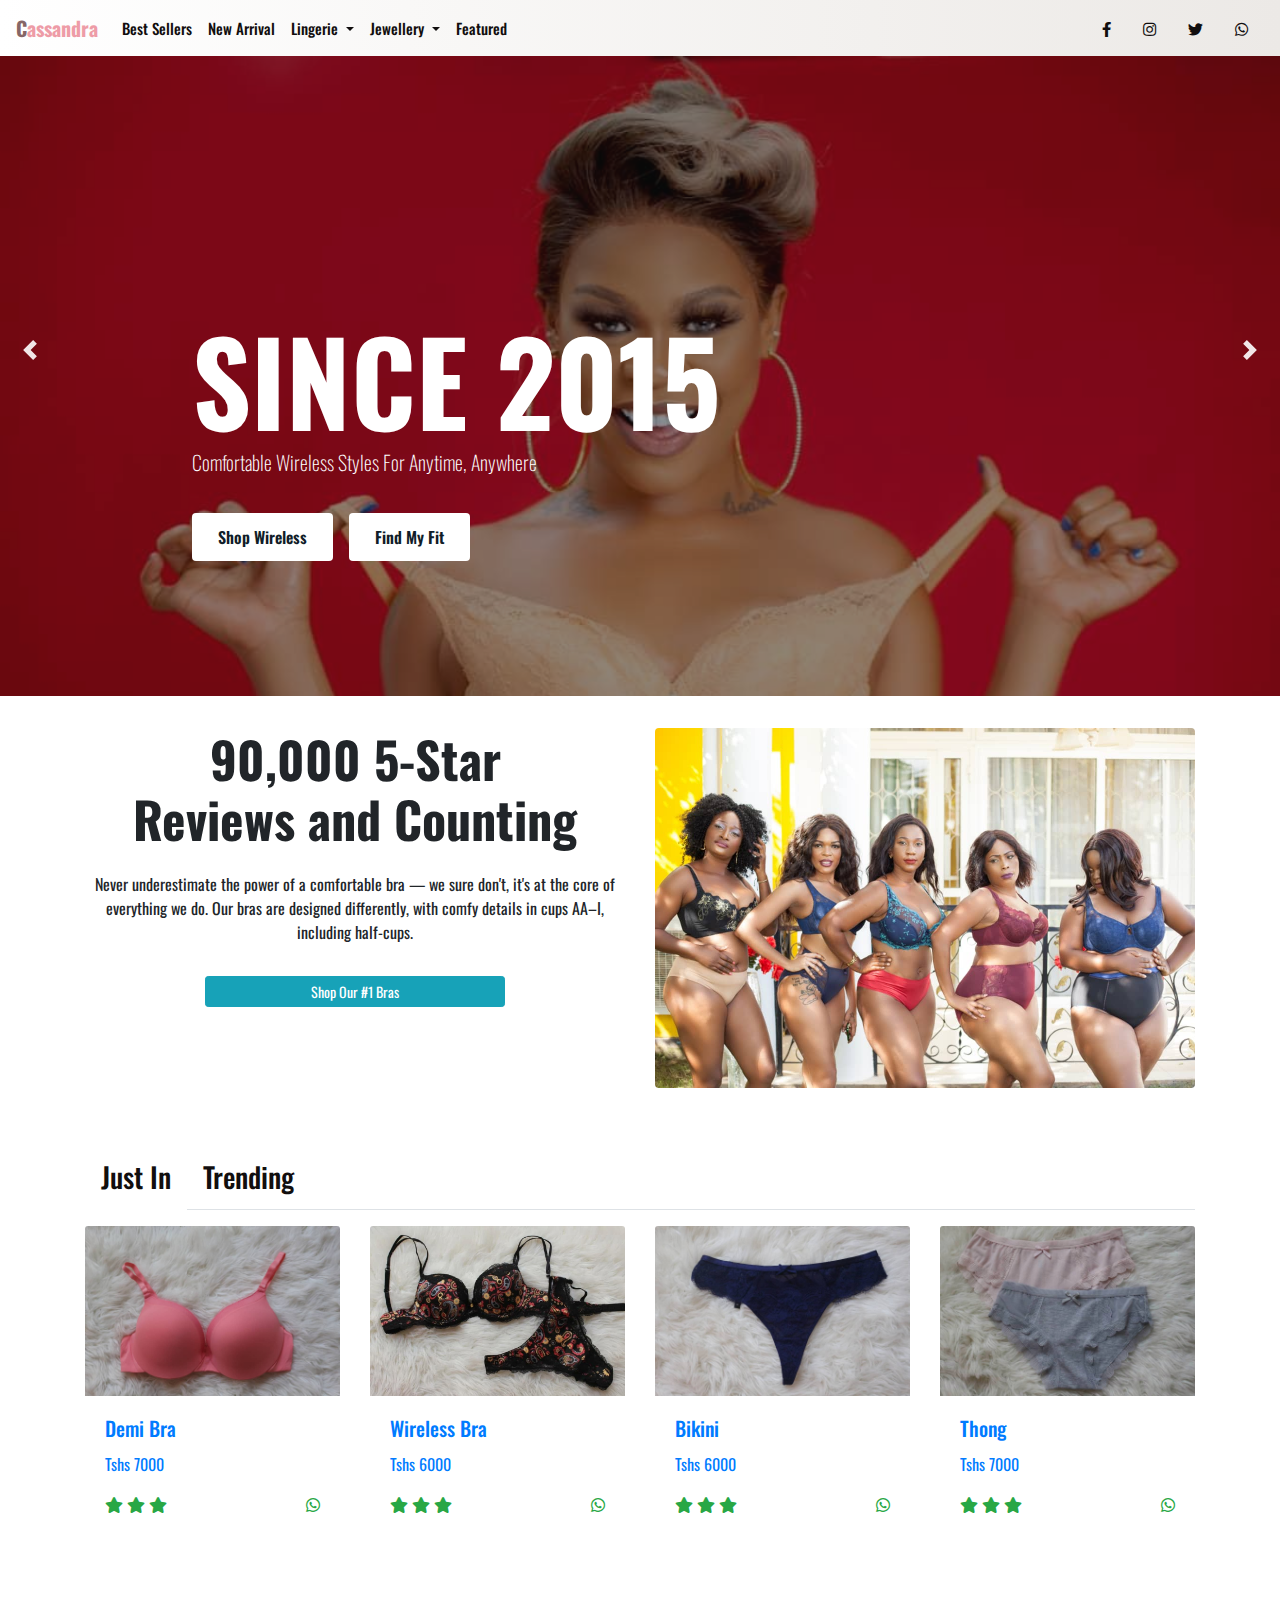
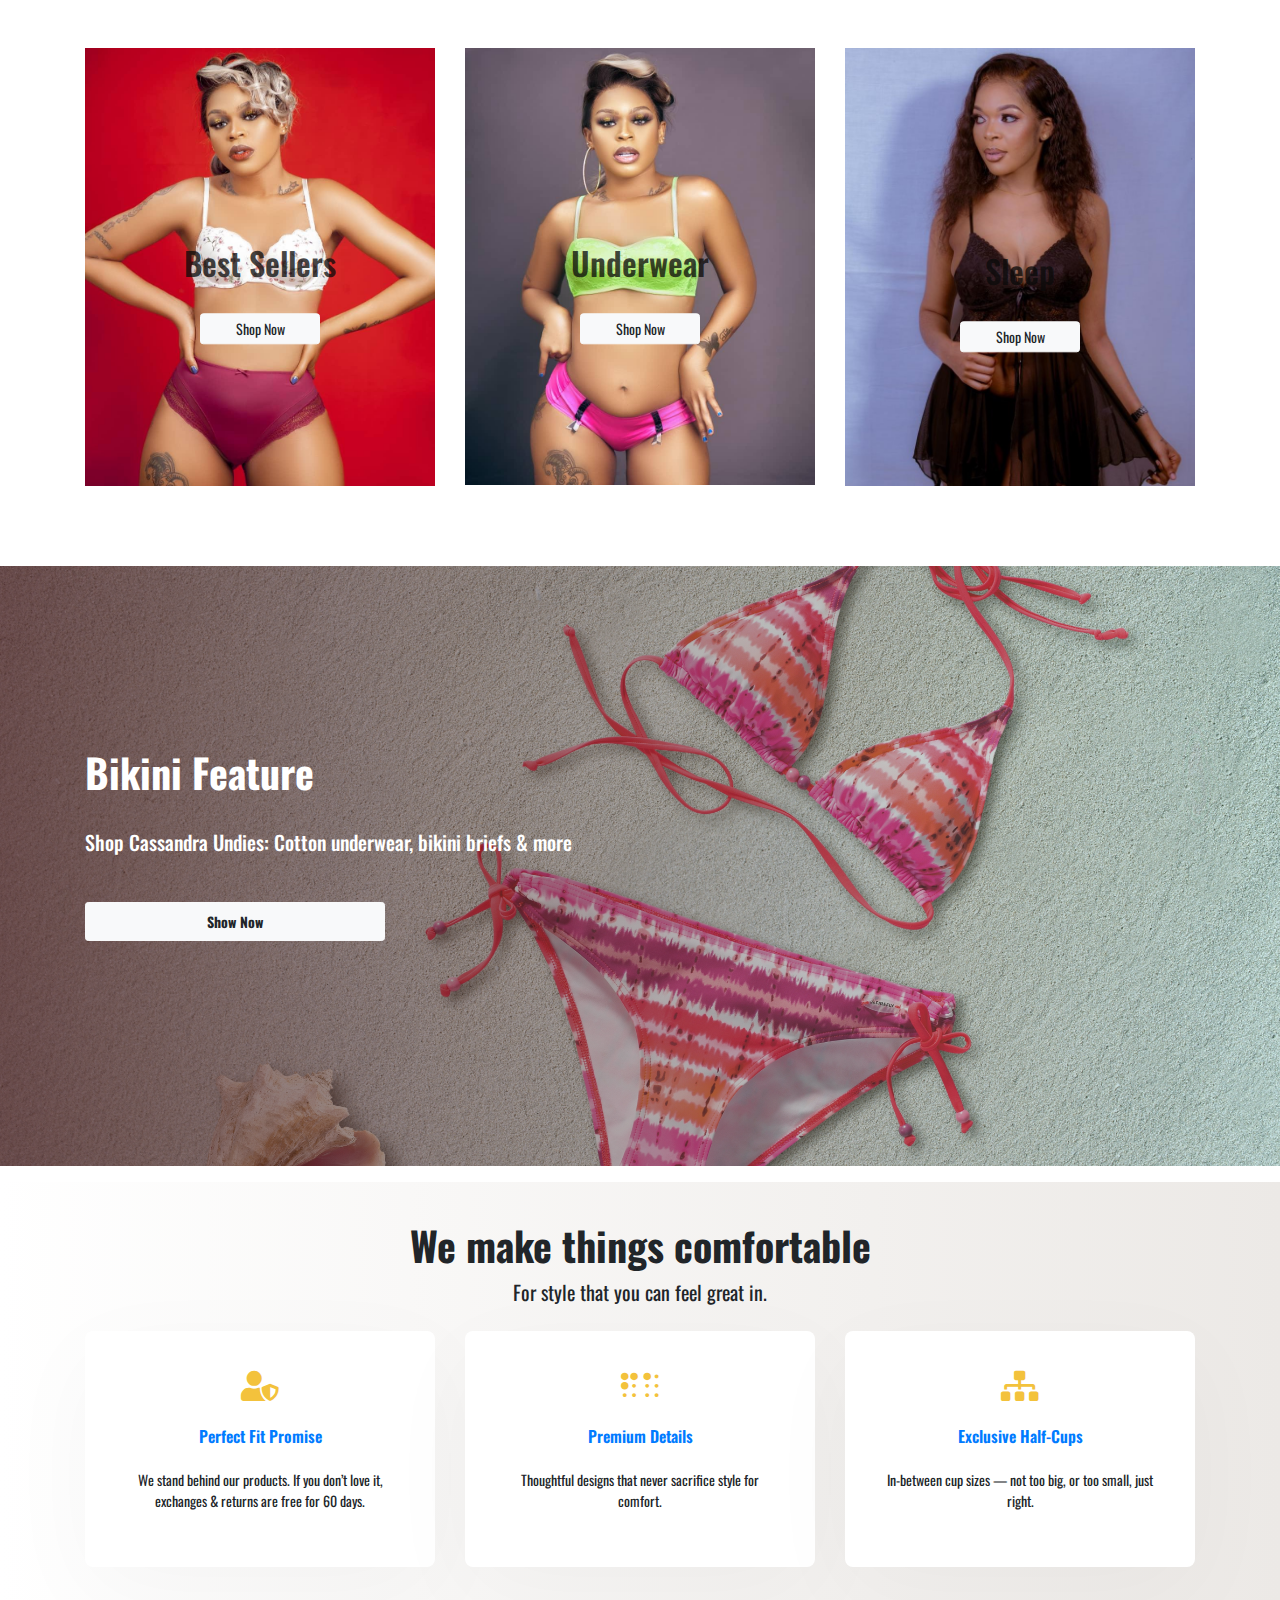
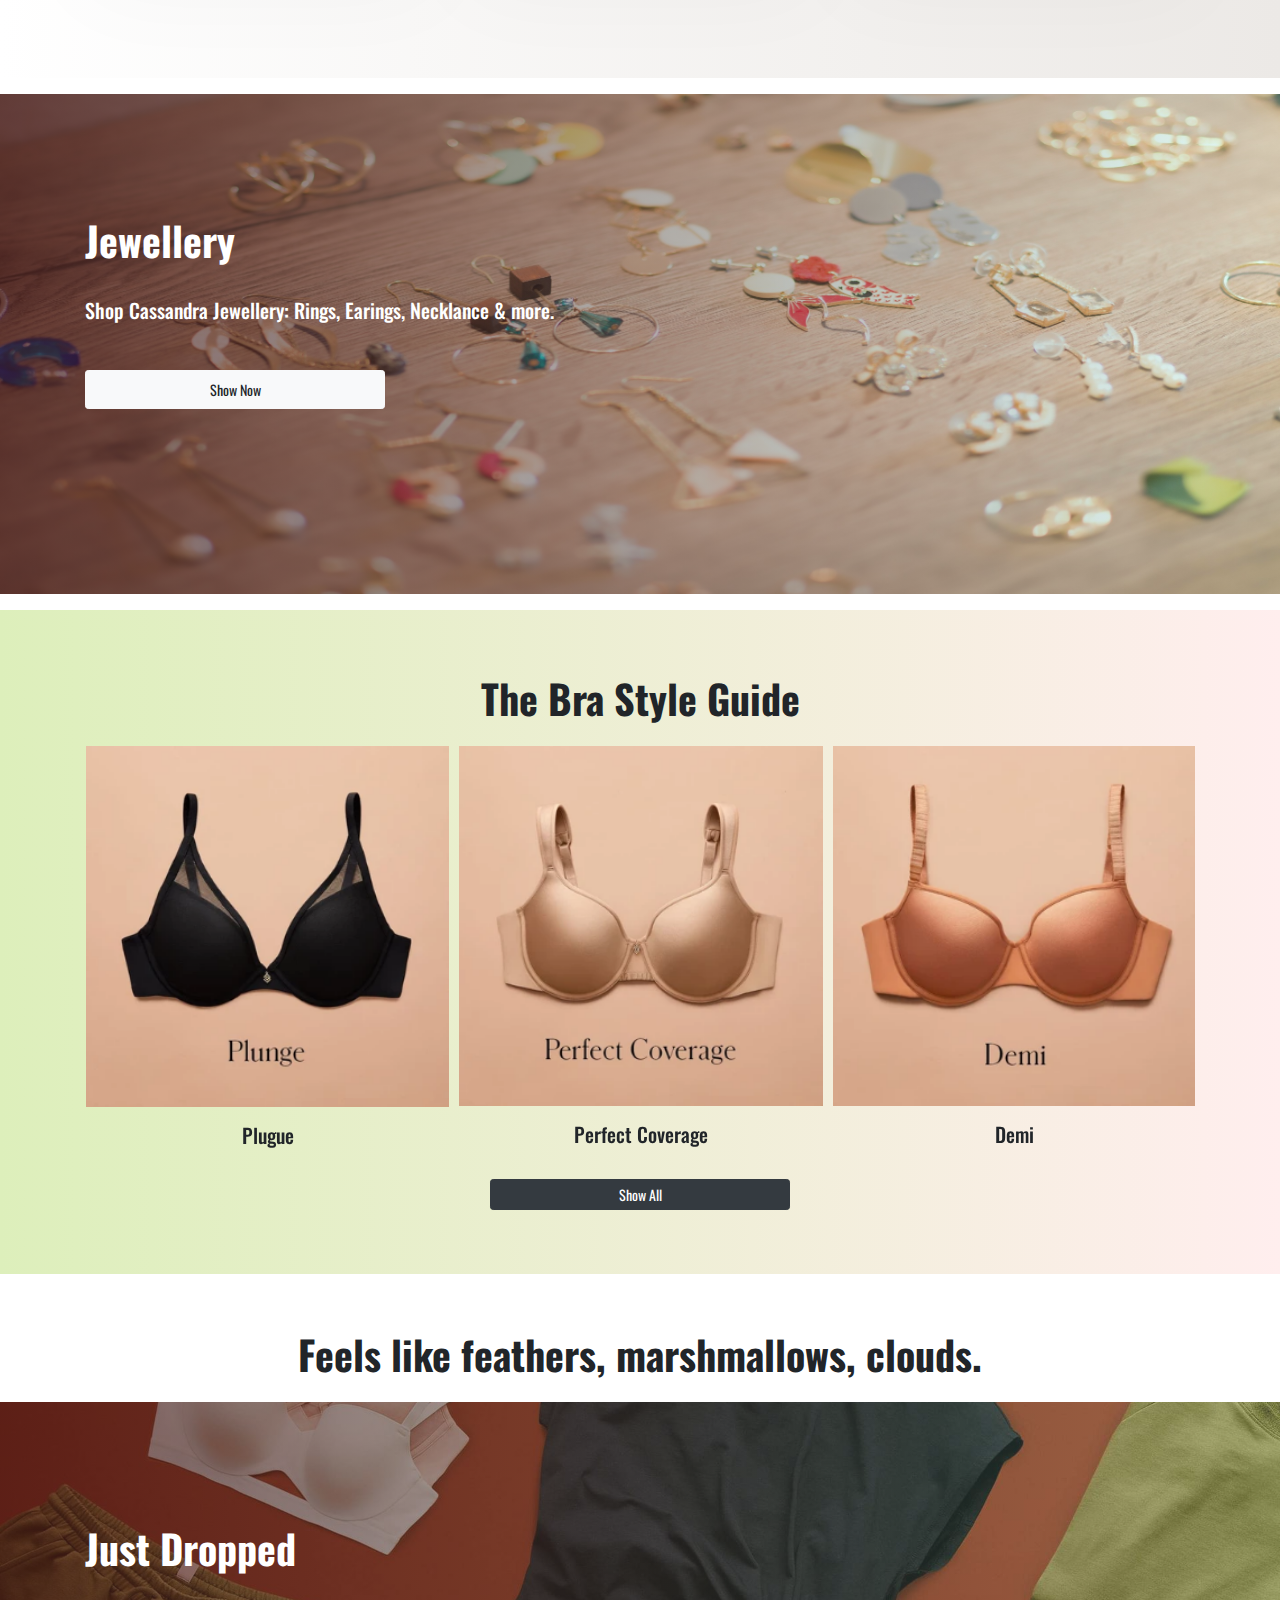
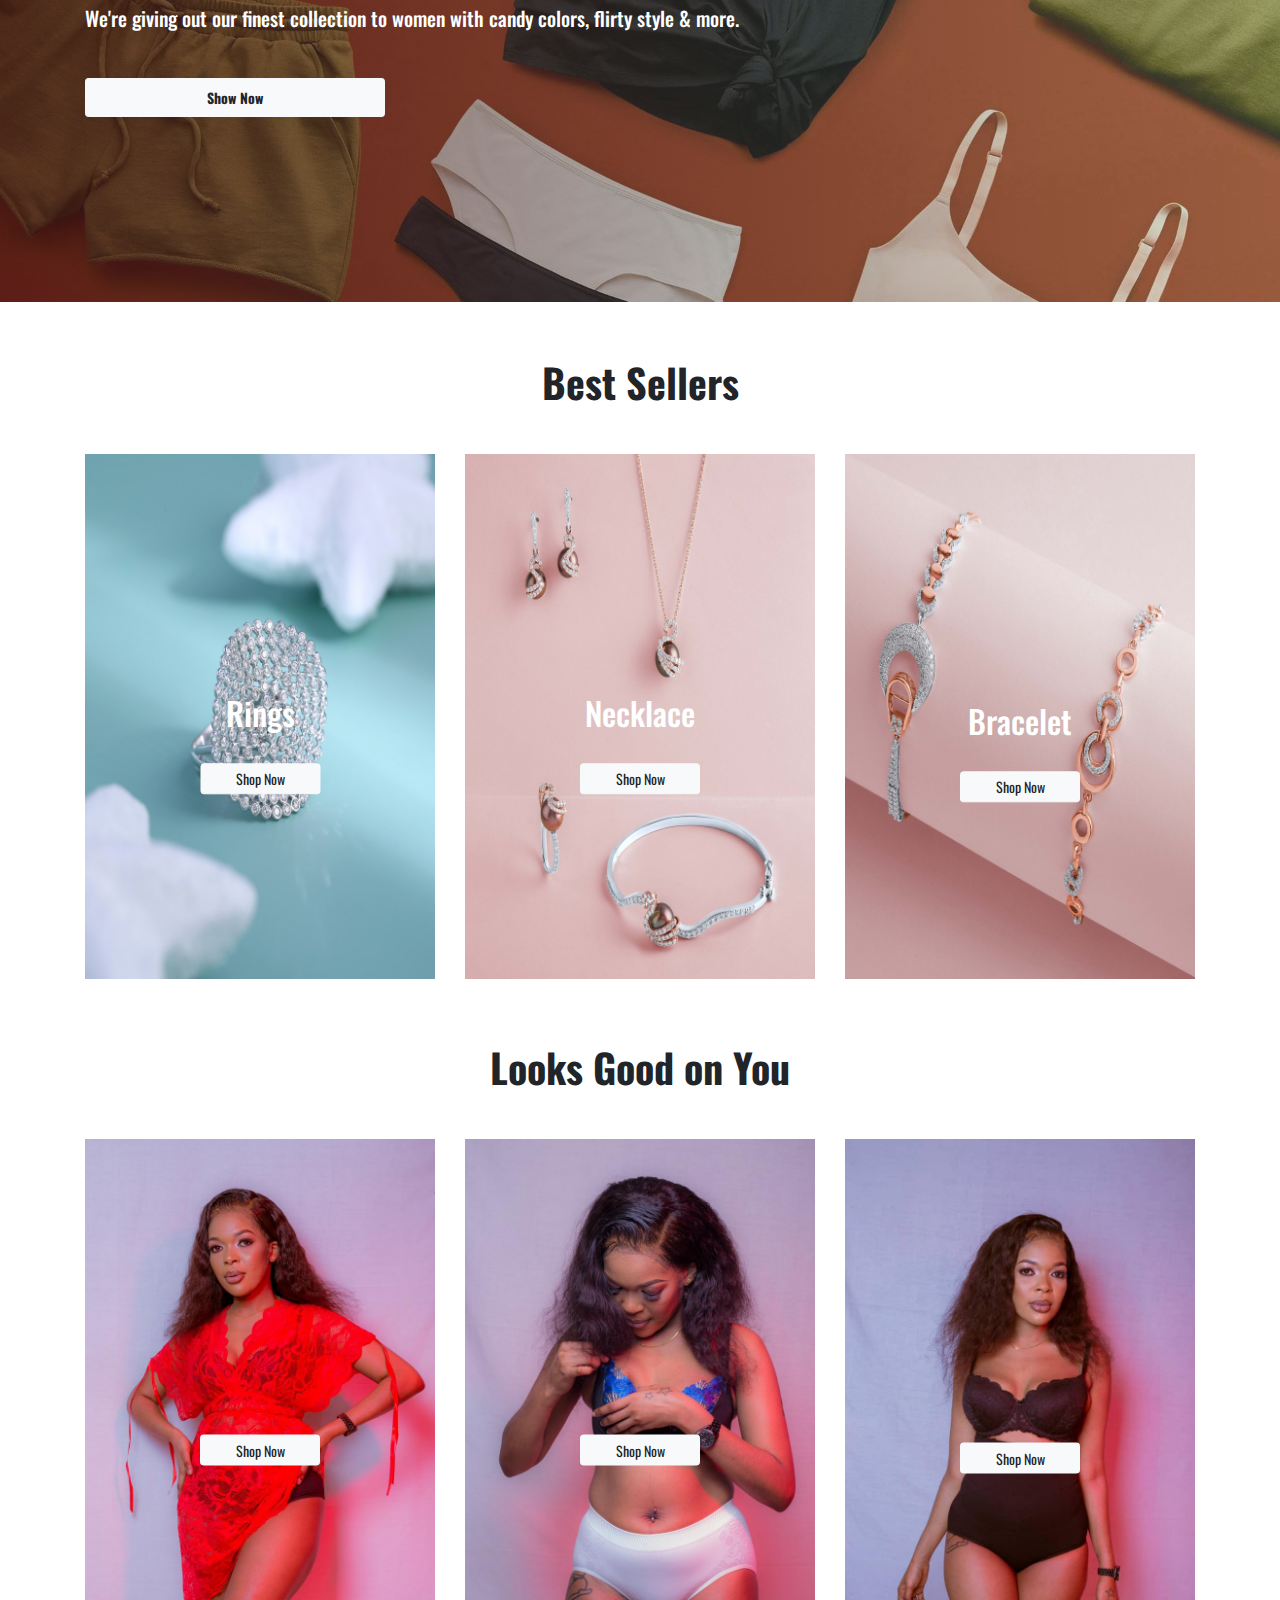
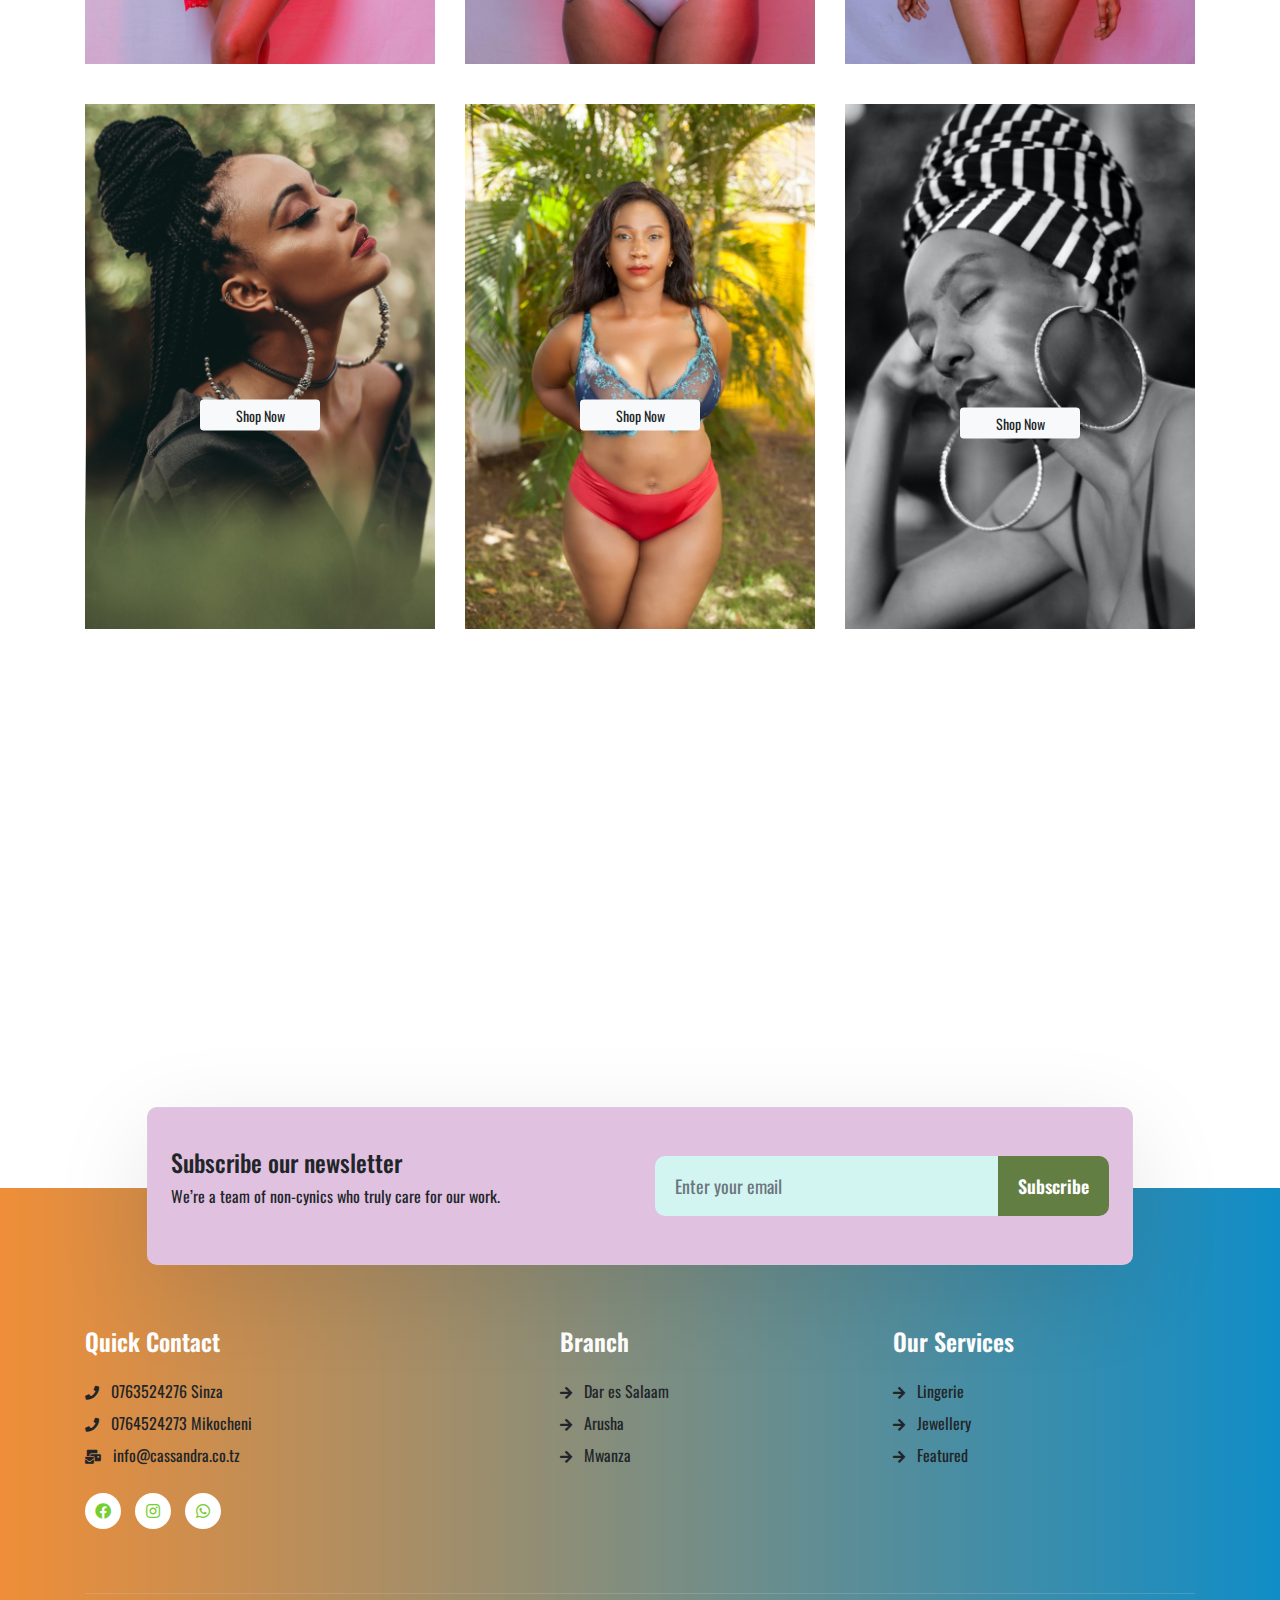
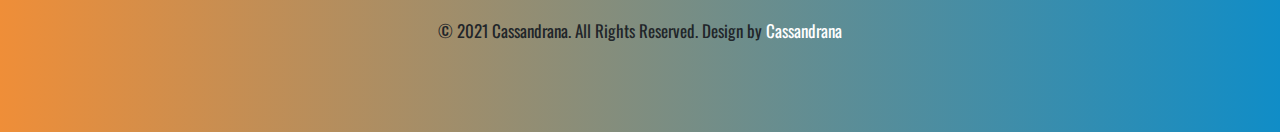
==== commit 2253ccc2: "New page creatio, add social link, UI customization" ====
--- a/index.html
+++ b/index.html
@@ -30,6 +30,12 @@
 
     <div class="collapse navbar-collapse" id="navbarSupportedContent">
       <ul class="navbar-nav mr-auto">
+        <li class="nav-item">
+          <a class="nav-link" href="best-sellers.html">Best Sellers</a>
+        </li>
+        <li class="nav-item">
+          <a class="nav-link" href="new-arrival.html">New Arrival</a>
+        </li>
         <li class="nav-item dropdown">
           <a class="nav-link dropdown-toggle" href="#" id="navbarDropdownMenuLink" role="button" data-toggle="dropdown"
             aria-haspopup="true" aria-expanded="false">
@@ -38,7 +44,7 @@
           <div class="dropdown-menu mt-2" aria-labelledby="navbarDropdownMenuLink">
             <a class="dropdown-item" href="bras.html">Bras</a>
             <a class="dropdown-item" href="underwear.html">Underwear</a>
-            <a class="dropdown-item" href="cosets.html">Cosets</a>
+            <a class="dropdown-item" href="sleepwear.html">Sleepwear</a>
           </div>
         </li>
         <li class="nav-item dropdown">
@@ -57,7 +63,7 @@
           </div>
         </li>
         <li class="nav-item">
-          <a class="nav-link" href="#">Featured</a>
+          <a class="nav-link" href="!#">Featured</a>
         </li>
 
       </ul>
@@ -74,7 +80,7 @@
           <i class="fab fa-twitter"></i>
         </a>
 
-        <a class="nav-link" target="_blank" href="https://l.instagram.com/?u=https%3A%2F%2Fchat.whatsapp.com%2FL2jR4pPRnP00v835hPC8YL&e=ATPZKN_m1hbA855r2z4yYXcxST3Uxf2RDAYvVLTC7heBr9neAU6NNNtFaHZg5xSqcuXe0BQgVr5IYtVxHnW4bA&s=1">
+        <a class="nav-link" target="_blank" href="https://chat.whatsapp.com/L2jR4pPRnP00v835hPC8YL">
           <i class="fab fa-whatsapp"></i>
         </a>
       </div>
@@ -116,9 +122,9 @@
                   <h3 class="caro_h3_2">Underwear</h3>
                   <p>Find the perfect fit with bras starting at 12,000 Tshs </p>
                   <div class="d-flex">
-                    <a href="collections.html" class="banner-btn btn">Shop Now</a>
+                    <a href="underwear.html" class="banner-btn btn">Shop Now</a>
                     <span class="mr-3"></span>
-                    <a href="collections.html" class="banner-btn btn hide-sm">Find My Fit</a>
+                    <a href="underwear.html" class="banner-btn btn hide-sm">Find My Fit</a>
                   </div>
                 </div>
               </div>
@@ -129,9 +135,9 @@
                   <h3 class="caro_h3">New in Town</h3>
                   <p>The new Robe plus other fresh arrivals.</p>
                   <div class="d-flex">
-                    <a href="#!" class="banner-btn btn">Shop Now</a>
+                    <a href="new-arrival.html" class="banner-btn btn">Shop Now</a>
                     <span class="mr-3"></span>
-                    <a href="#!" class="banner-btn btn hide-sm">Find My Fit</a>
+                    <a href="new-arrival.html" class="banner-btn btn hide-sm">Find My Fit</a>
                   </div>
                 </div>
               </div>
@@ -162,7 +168,7 @@
     </div>
   </section>
 
-  <!-- Feature 1 -->
+  <!-- Feature 1 Intro -->
   <div class="container mb-5">
     <div class="row">
       <div class="col-md-6" style="margin-bottom: 1.5rem !important">
@@ -190,6 +196,7 @@
     </div>
   </div>
 
+  <!-- Just In & Trending  -->
   <div class="py-3 container">
     <nav class="">
       <div class="nav nav-tabs text-center " id="nav-tab" role="tablist">
@@ -213,10 +220,21 @@
                   <div class="card-body">
                     <h5 class="card-title">Demi Bra</h5>
                     <p>Tshs 7000</p>
-                    <div class="rating">
-                      <i class="fas fa-star text-success"></i>
-                      <i class="fas fa-star text-success"></i>
-                      <i class="fas fa-star text-success"></i>
+                    <div class="d-flex justify-content-between">
+                      <div class="rating">
+                        <i class="fas fa-star text-success"></i>
+                        <i class="fas fa-star text-success"></i>
+                        <i class="fas fa-star text-success"></i>
+                      </div>
+                      <div>
+                        <a
+                          class="text-success"
+                          target="_blank"
+                          href="https://chat.whatsapp.com/L2jR4pPRnP00v835hPC8YL"
+                        >
+                          <i class="fab 2x fa-whatsapp"></i>
+                        </a>
+                      </div>
                     </div>
                   </div>
                 </a>
@@ -234,10 +252,21 @@
                   <div class="card-body">
                     <h5 class="card-title">Wireless Bra</h5>
                     <p>Tshs 6000</p>
-                    <div class="rating">
-                      <i class="fas fa-star text-success"></i>
-                      <i class="fas fa-star text-success"></i>
-                      <i class="fas fa-star text-success"></i>
+                    <div class="d-flex justify-content-between">
+                      <div class="rating">
+                        <i class="fas fa-star text-success"></i>
+                        <i class="fas fa-star text-success"></i>
+                        <i class="fas fa-star text-success"></i>
+                      </div>
+                      <div>
+                        <a
+                          class="text-success"
+                          target="_blank"
+                          href="https://chat.whatsapp.com/L2jR4pPRnP00v835hPC8YL"
+                        >
+                          <i class="fab 2x fa-whatsapp"></i>
+                        </a>
+                      </div>
                     </div>
                   </div>
                 </a>
@@ -255,10 +284,21 @@
                   <div class="card-body">
                     <h5 class="card-title">Bikini</h5>
                     <p>Tshs 6000</p>
-                    <div class="rating">
-                      <i class="fas fa-star text-success"></i>
-                      <i class="fas fa-star text-success"></i>
-                      <i class="fas fa-star text-success"></i>
+                    <div class="d-flex justify-content-between">
+                      <div class="rating">
+                        <i class="fas fa-star text-success"></i>
+                        <i class="fas fa-star text-success"></i>
+                        <i class="fas fa-star text-success"></i>
+                      </div>
+                      <div>
+                        <a
+                          class="text-success"
+                          target="_blank"
+                          href="https://chat.whatsapp.com/L2jR4pPRnP00v835hPC8YL"
+                        >
+                          <i class="fab 2x fa-whatsapp"></i>
+                        </a>
+                      </div>
                     </div>
                   </div>
                 </a>
@@ -276,10 +316,21 @@
                   <div class="card-body">
                     <h5 class="card-title">Thong</h5>
                     <p>Tshs 7000</p>
-                    <div class="rating">
-                      <i class="fas fa-star text-success"></i>
-                      <i class="fas fa-star text-success"></i>
-                      <i class="fas fa-star text-success"></i>
+                    <div class="d-flex justify-content-between">
+                      <div class="rating">
+                        <i class="fas fa-star text-success"></i>
+                        <i class="fas fa-star text-success"></i>
+                        <i class="fas fa-star text-success"></i>
+                      </div>
+                      <div>
+                        <a
+                          class="text-success"
+                          target="_blank"
+                          href="https://chat.whatsapp.com/L2jR4pPRnP00v835hPC8YL"
+                        >
+                          <i class="fab 2x fa-whatsapp"></i>
+                        </a>
+                      </div>
                     </div>
                   </div>
                 </a>
@@ -301,10 +352,21 @@
                   <div class="card-body">
                     <h5 class="card-title">Night Dress</h5>
                     <p>Tshs 7000</p>
-                    <div class="rating">
-                      <i class="fas fa-star text-success"></i>
-                      <i class="fas fa-star text-success"></i>
-                      <i class="fas fa-star text-success"></i>
+                    <div class="d-flex justify-content-between">
+                      <div class="rating">
+                        <i class="fas fa-star text-success"></i>
+                        <i class="fas fa-star text-success"></i>
+                        <i class="fas fa-star text-success"></i>
+                      </div>
+                      <div>
+                        <a
+                          class="text-success"
+                          target="_blank"
+                          href="https://chat.whatsapp.com/L2jR4pPRnP00v835hPC8YL"
+                        >
+                          <i class="fab 2x fa-whatsapp"></i>
+                        </a>
+                      </div>
                     </div>
                   </div>
                 </a>
@@ -322,10 +384,21 @@
                   <div class="card-body">
                     <h5 class="card-title">Waist Trainer</h5>
                     <p>Tshs 7000</p>
-                    <div class="rating">
-                      <i class="fas fa-star text-success"></i>
-                      <i class="fas fa-star text-success"></i>
-                      <i class="fas fa-star text-success"></i>
+                    <div class="d-flex justify-content-between">
+                      <div class="rating">
+                        <i class="fas fa-star text-success"></i>
+                        <i class="fas fa-star text-success"></i>
+                        <i class="fas fa-star text-success"></i>
+                      </div>
+                      <div>
+                        <a
+                          class="text-success"
+                          target="_blank"
+                          href="https://chat.whatsapp.com/L2jR4pPRnP00v835hPC8YL"
+                        >
+                          <i class="fab 2x fa-whatsapp"></i>
+                        </a>
+                      </div>
                     </div>
                   </div>
                 </a>
@@ -343,10 +416,21 @@
                   <div class="card-body">
                     <h5 class="card-title">Underwears</h5>
                     <p>Tshs 6000</p>
-                    <div class="rating">
-                      <i class="fas fa-star text-success"></i>
-                      <i class="fas fa-star text-success"></i>
-                      <i class="fas fa-star text-success"></i>
+                    <div class="d-flex justify-content-between">
+                      <div class="rating">
+                        <i class="fas fa-star text-success"></i>
+                        <i class="fas fa-star text-success"></i>
+                        <i class="fas fa-star text-success"></i>
+                      </div>
+                      <div>
+                        <a
+                          class="text-success"
+                          target="_blank"
+                          href="https://chat.whatsapp.com/L2jR4pPRnP00v835hPC8YL"
+                        >
+                          <i class="fab 2x fa-whatsapp"></i>
+                        </a>
+                      </div>
                     </div>
                   </div>
                 </a>
@@ -364,10 +448,21 @@
                   <div class="card-body">
                     <h5 class="card-title">Underwears</h5>
                     <p>Tshs 7000</p>
-                    <div class="rating">
-                      <i class="fas fa-star text-success"></i>
-                      <i class="fas fa-star text-success"></i>
-                      <i class="fas fa-star text-success"></i>
+                    <div class="d-flex justify-content-between">
+                      <div class="rating">
+                        <i class="fas fa-star text-success"></i>
+                        <i class="fas fa-star text-success"></i>
+                        <i class="fas fa-star text-success"></i>
+                      </div>
+                      <div>
+                        <a
+                          class="text-success"
+                          target="_blank"
+                          href="https://chat.whatsapp.com/L2jR4pPRnP00v835hPC8YL"
+                        >
+                          <i class="fab 2x fa-whatsapp"></i>
+                        </a>
+                      </div>
                     </div>
                   </div>
                 </a>
@@ -386,7 +481,7 @@
           <h4 style="color: rgba(10, 10, 10, 0.76); font-size: 2rem; font-weight: 600;">
             Best Sellers
           </h4>
-          <a href="#!" class="btn btn-sm btn-light centered_a"
+          <a href="best-sellers.html" class="btn btn-sm btn-light centered_a"
             style="margin-top: 3rem !important; width: 120px !important">
             Shop Now
           </a>
@@ -408,7 +503,7 @@
         <img src="/assets/img/Feature 2 4.jpeg" alt="" class="img-fluid" style="min-height: 10px !important;" />
         <div class="centered">
           <h4 style="color: rgba(10, 10, 10, 0.76); font-size: 2rem; font-weight: 600;">Sleep</h4>
-          <a href="#!" class="btn btn-sm btn-light centered_a" style="
+          <a href="sleepwear.html" class="btn btn-sm btn-light centered_a" style="
                 margin-top: 3rem !important;
 
                 width: 120px !important;
@@ -421,7 +516,21 @@
   </div>
 
   <!-- Bikini Features  -->
-  
+  <div class="py-3">
+    <section class="bikini-cover">
+      <div class="bikini-bg py-5">
+        <div class="container mt-5">
+          <div class="bikini-inner text-white">
+            <h1 style="font-weight: 800; line-height: 100px; padding-top: 60px;">Bikini Feature</h1>
+            <h5>Shop Cassandra Undies: Cotton underwear, bikini briefs & more</h5>
+            <div class="mt-5">
+              <a href="new-arrival.html" class="btn btn-sm btn-light w-btn p-2 font-weight-bold">Show Now</a>
+            </div>
+          </div>
+        </div>
+      </div>
+    </section>
+  </div>
 
   <!-- Feature 3 We make things comfortable -->
   <div style="
@@ -564,7 +673,7 @@
             <h1 style="font-weight: 800; line-height: 100px">Just Dropped</h1>
             <h5>We're giving out our finest collection to women with candy colors, flirty style & more.</h5>
             <div class="mt-5">
-              <a href="bras.html" class="btn btn-sm btn-light w-btn p-2 font-weight-bold">Show Now</a>
+              <a href="new-arrival.html" class="btn btn-sm btn-light w-btn p-2 font-weight-bold">Show Now</a>
             </div>
           </div>
         </div>
@@ -683,7 +792,7 @@
           <img src="/assets/img/Feature 8 1 (1).jpeg" alt="" class="img-fluid" />
           <div class="centered">
             
-            <a href="#!" class="btn btn-sm btn-light centered_a"
+            <a href="sleepwear.html" class="btn btn-sm btn-light centered_a"
               style="margin-top: 3rem !important; width: 120px !important">
               Shop Now
             </a>
@@ -693,7 +802,7 @@
           <img src="/assets/img/Feature 8 1 (2).jpeg" alt="" class="img-fluid" />
           <div class="centered">
             
-            <a href="#!" class="btn btn-sm btn-light centered_a"
+            <a href="bras.html" class="btn btn-sm btn-light centered_a"
               style="margin-top: 3rem !important; width: 120px !important">
               Shop Now
             </a>
@@ -702,7 +811,7 @@
         <div class="col-md-4">
           <img src="/assets/img/Feature 8 1 (3).jpeg" alt="" class="img-fluid" />
           <div class="centered">
-            <a href="#!" class="btn btn-sm btn-light centered_a" style="
+            <a href="underwear.html" class="btn btn-sm btn-light centered_a" style="
                 margin-top: 3rem !important;
 
                 width: 120px !important;
@@ -717,7 +826,7 @@
           <img src="/assets/img/pexels-nappy-2648203.jpg" alt="" class="img-fluid" />
           <div class="centered">
             
-            <a href="#!" class="btn btn-sm btn-light centered_a"
+            <a href="collections.html" class="btn btn-sm btn-light centered_a"
               style="margin-top: 3rem !important; width: 120px !important">
               Shop Now
             </a>
@@ -727,7 +836,7 @@
           <img src="/assets/img/img13.jpg" alt="" class="img-fluid" />
           <div class="centered">
             
-            <a href="#!" class="btn btn-sm btn-light centered_a"
+            <a href="underwear.html" class="btn btn-sm btn-light centered_a"
               style="margin-top: 3rem !important; width: 120px !important">
               Shop Now
             </a>
@@ -736,7 +845,7 @@
         <div class="col-md-4">
           <img src="/assets/img/pexels-bruno-dias-2747417.jpg" alt="" class="img-fluid" />
           <div class="centered">
-            <a href="#!" class="btn btn-sm btn-light centered_a" style="
+            <a href="collections.html" class="btn btn-sm btn-light centered_a" style="
                 margin-top: 3rem !important;
 
                 width: 120px !important;
--- a/assets/css/app.css
+++ b/assets/css/app.css
@@ -461,16 +461,43 @@
 	min-height: 500px !important;
 }
 
-.bikini-feature-cover {
+.bikini-bg {
 	background-size: cover;
 	background-image: linear-gradient(to right, rgba(66, 24, 24, 0.7), rgba(115, 235, 215, 0.198)), url(../img/Features/bikini.jpg);
 	background-repeat: no-repeat, no-repeat, no-repeat;
 	background-position: center;
 	/* background-attachment: fixed; */
-	min-height: 500px !important;
-}
-
-.bras-inner .underwear-inner .jewelley-inner .bikini-feature-p {
+	min-height: 600px !important;
+}
+
+.bg-sleepwear {
+	background-size: cover;
+	background-image: linear-gradient(to right, rgba(66, 24, 24, 0.7), rgba(115, 235, 215, 0.198)), url(../img/Features/bikini.jpg);
+	background-repeat: no-repeat, no-repeat, no-repeat;
+	background-position: center;
+	/* background-attachment: fixed; */
+	min-height: 360px !important;
+}
+
+.bg-best-sellers {
+	background-size: cover;
+	background-image: linear-gradient(to right, rgba(66, 24, 24, 0.7), rgba(115, 235, 215, 0.198)), url(../img/Features/best-sellers-banner.jpg);
+	background-repeat: no-repeat, no-repeat, no-repeat;
+	background-position: center;
+	/* background-attachment: fixed; */
+	min-height: 450px !important;
+}
+
+.bg-new-arrivals {
+	background-size: cover;
+	background-image: linear-gradient(to right, rgba(66, 24, 24, 0.7), rgba(115, 235, 215, 0.198)), url(../img/Features/bra-underwear.jpg);
+	background-repeat: no-repeat, no-repeat, no-repeat;
+	background-position: center;
+	/* background-attachment: fixed; */
+	min-height: 430px !important;
+}
+
+.bras-inner .underwear-inner .jewelley-inner .sleepwear-inner .bikini-feature-p {
 	position: relative;
 	display: inline-block;
 	vertical-align: middle;
@@ -487,6 +514,10 @@
 	font-size: 3.2em;
 	line-height: 1.5;
 	font-weight: 400;
+}
+
+a .portfolio-popup {
+	text-decoration: none;
 }
 
 .w-btn {
